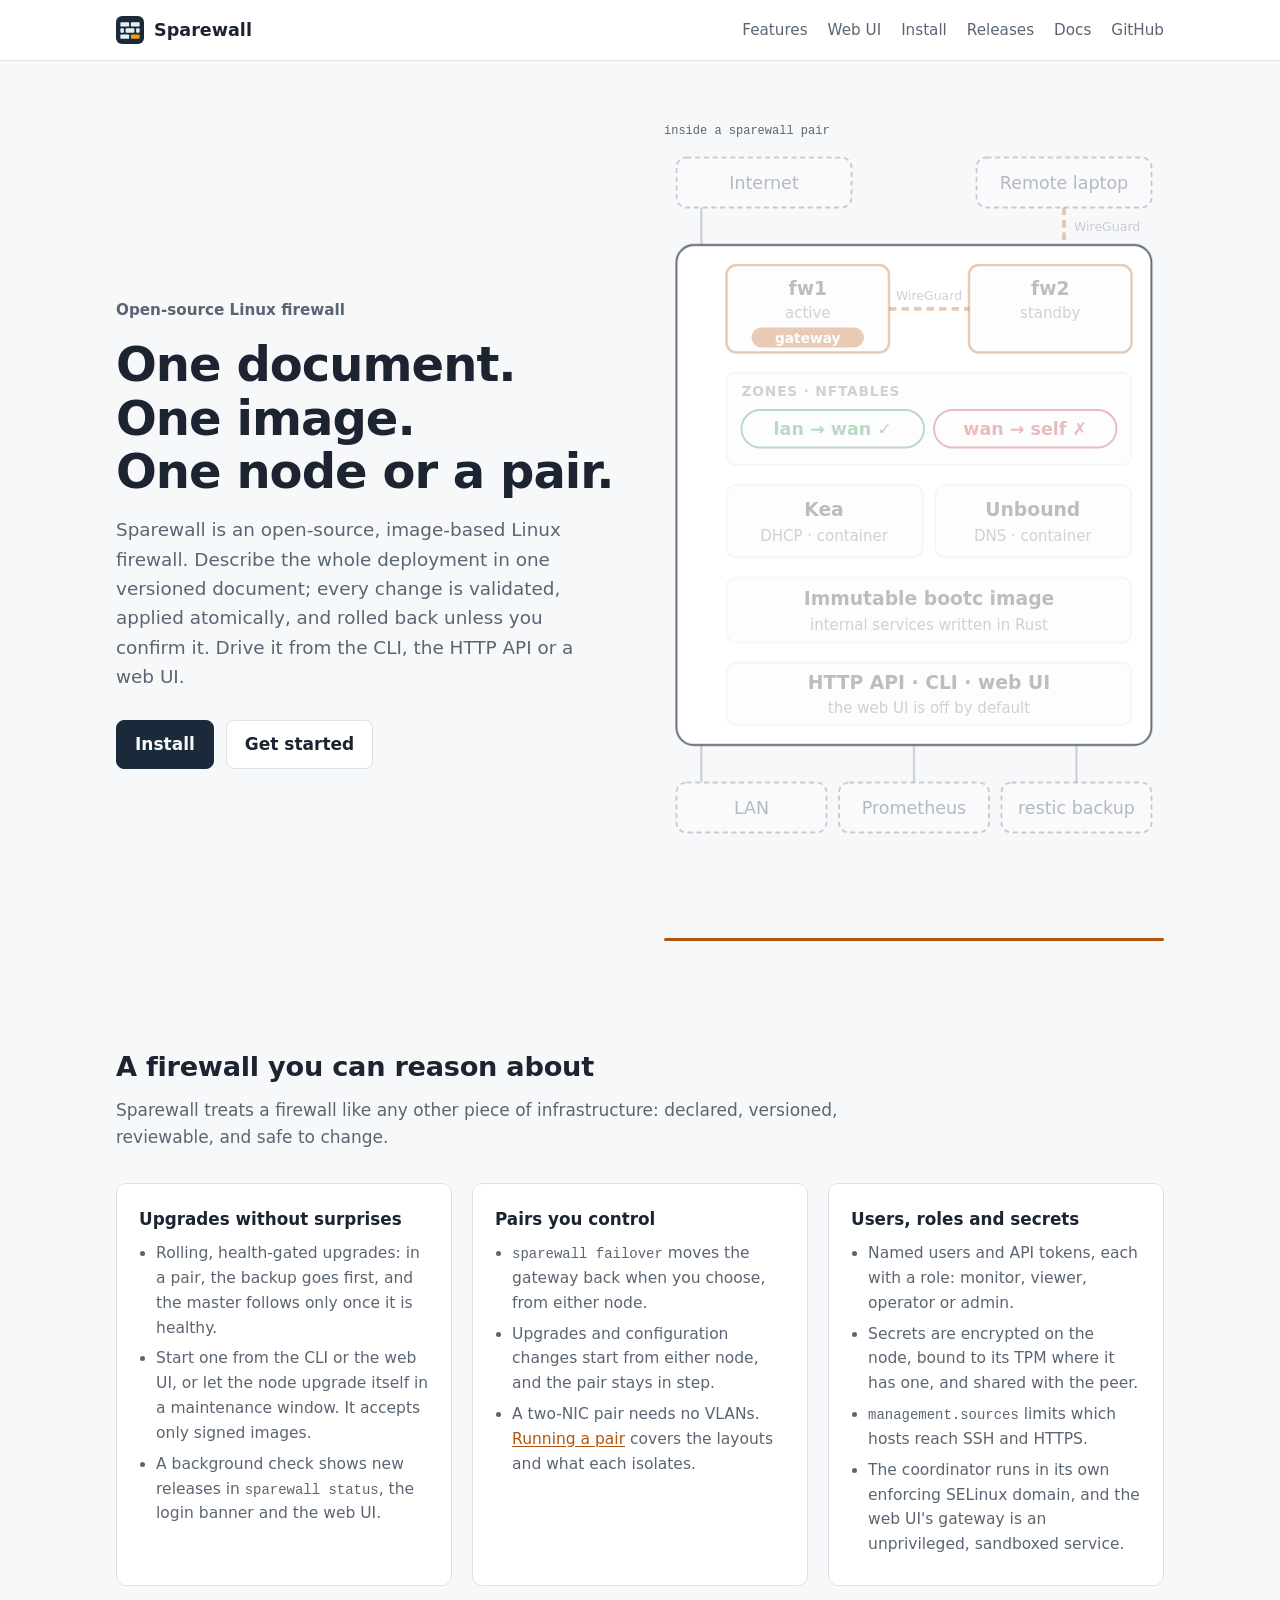
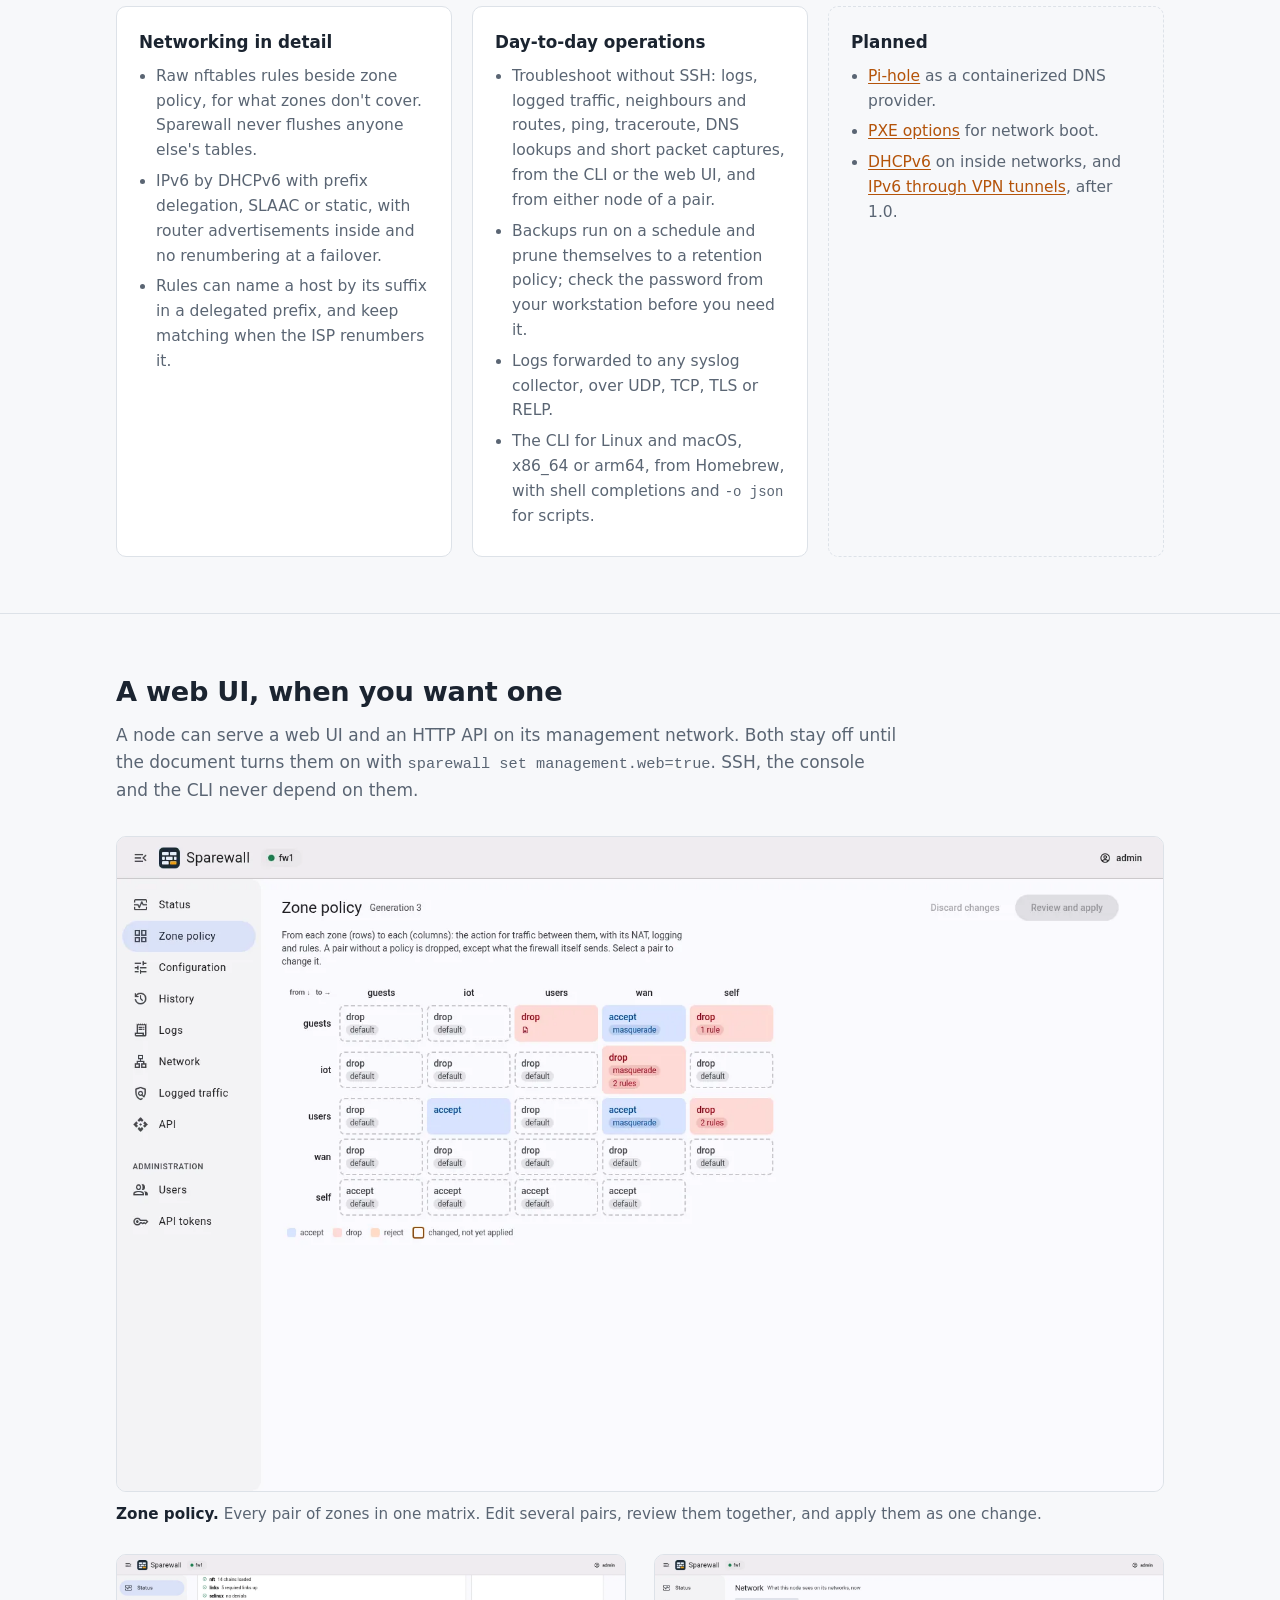
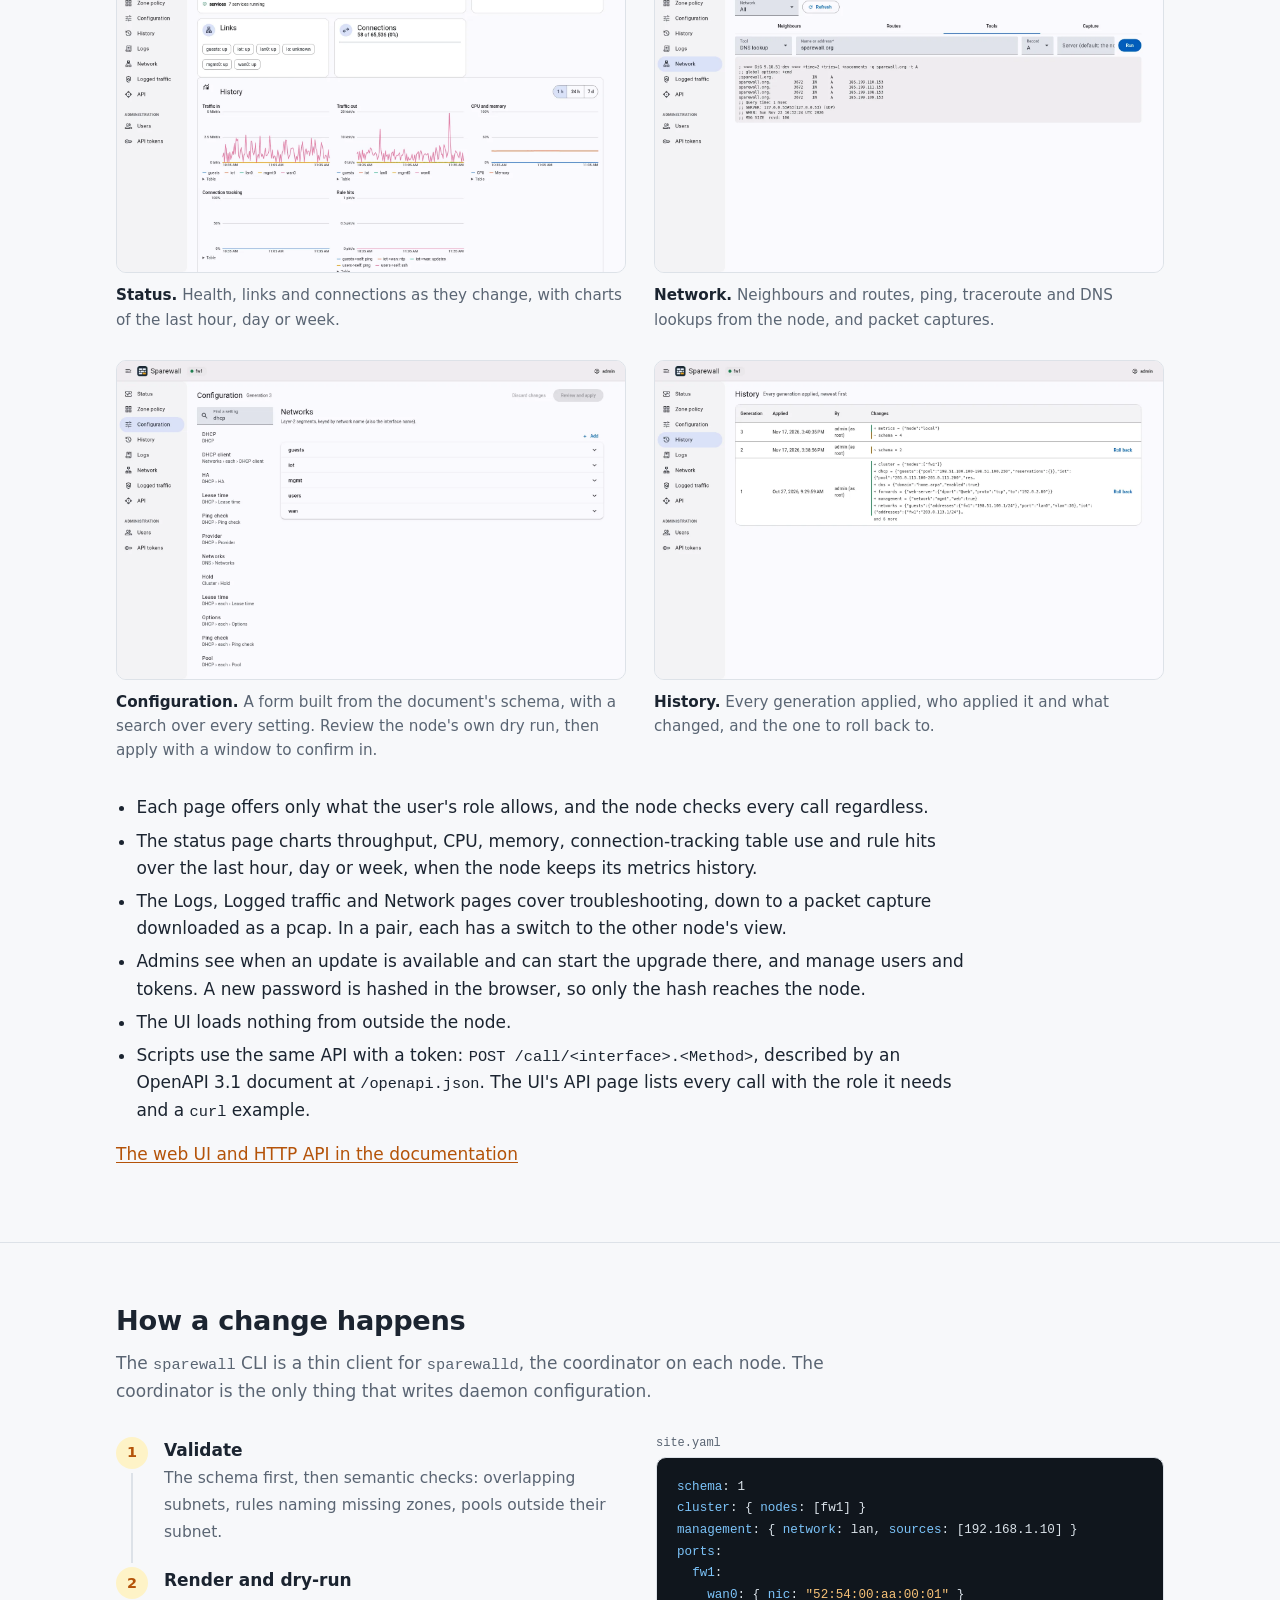
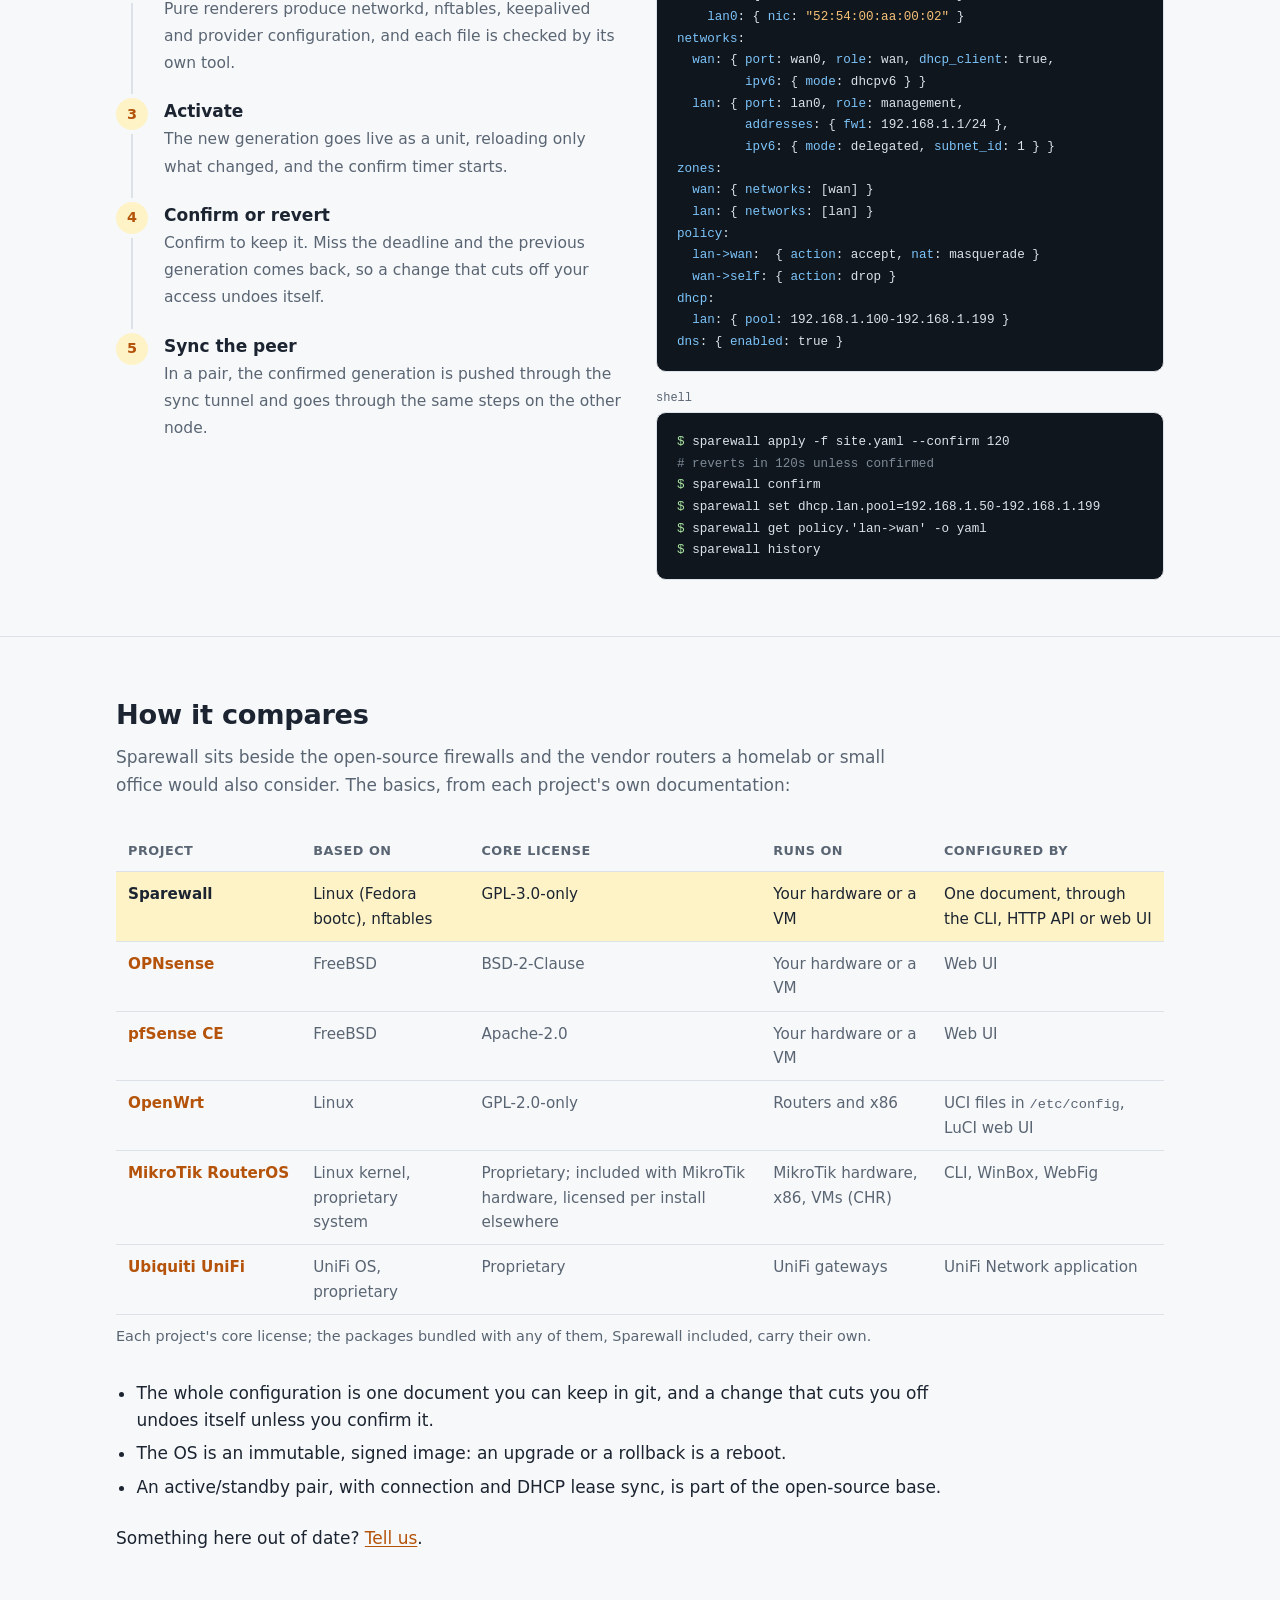
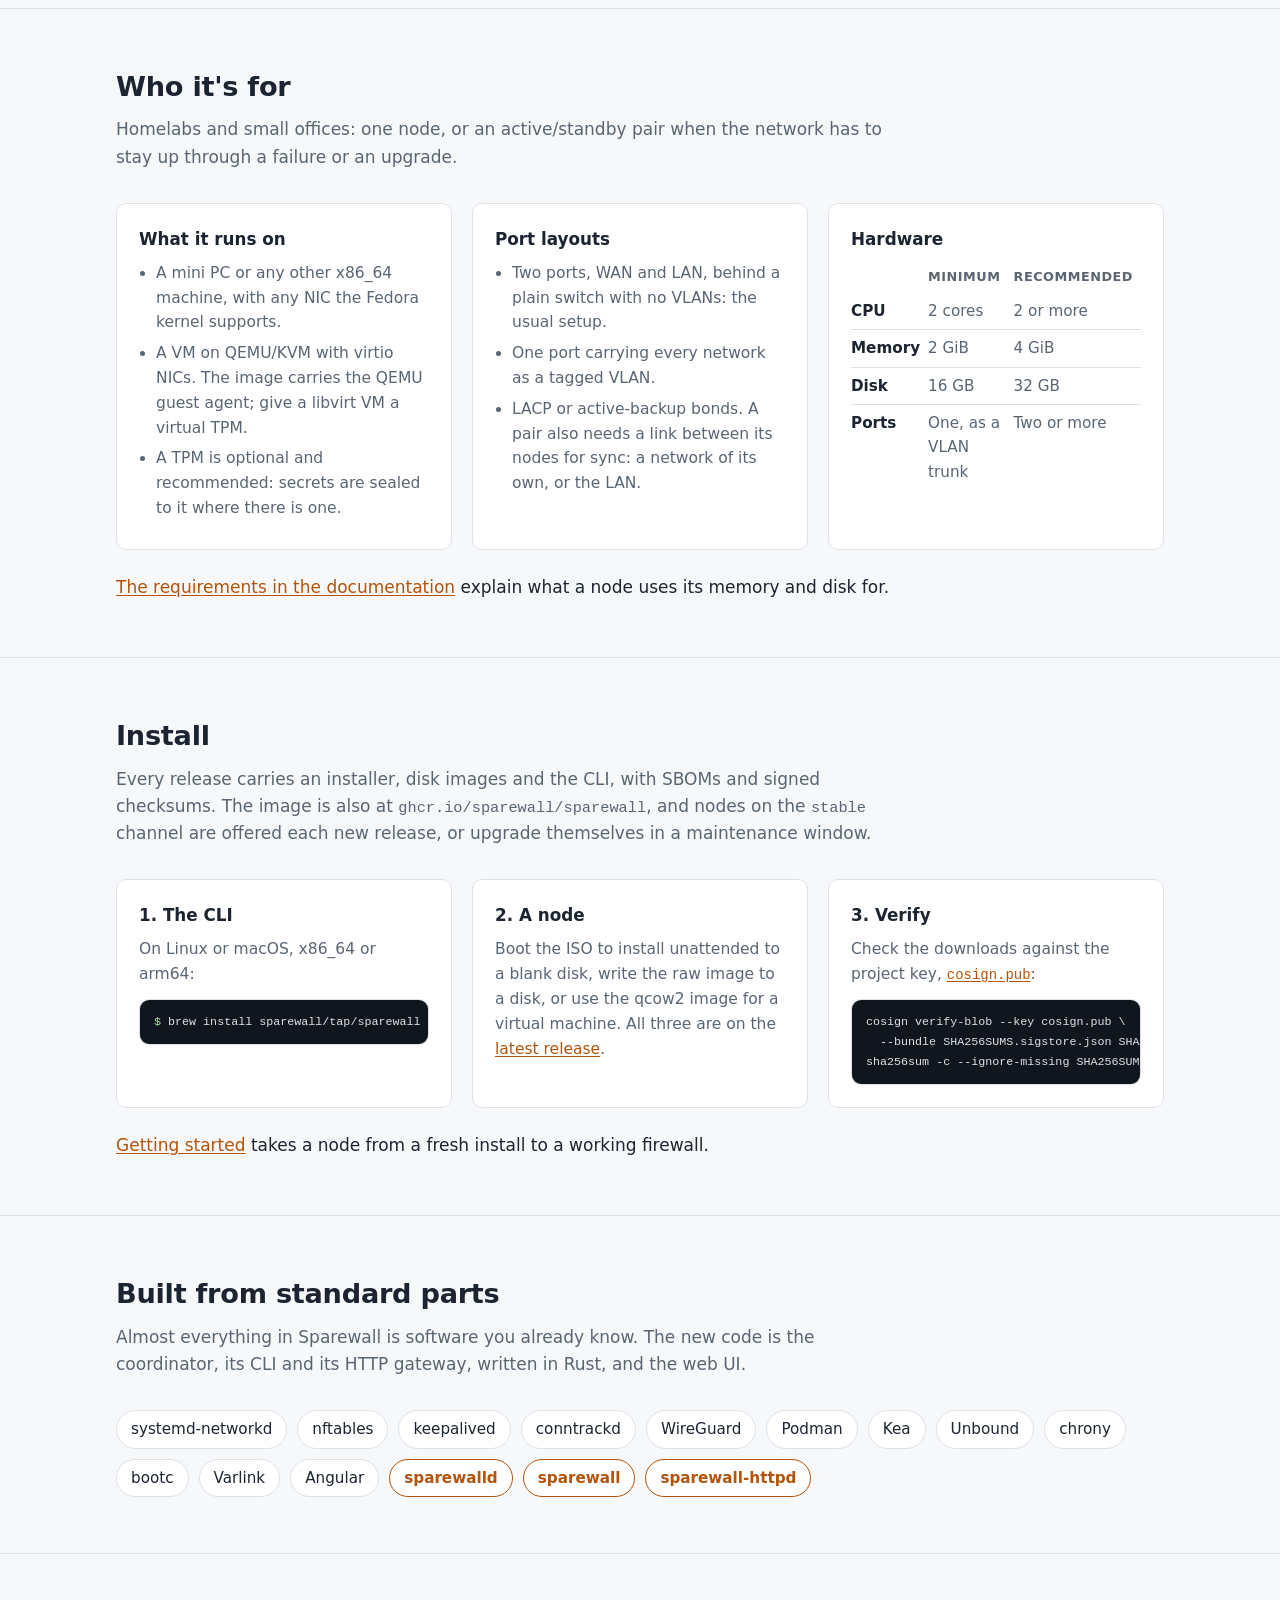
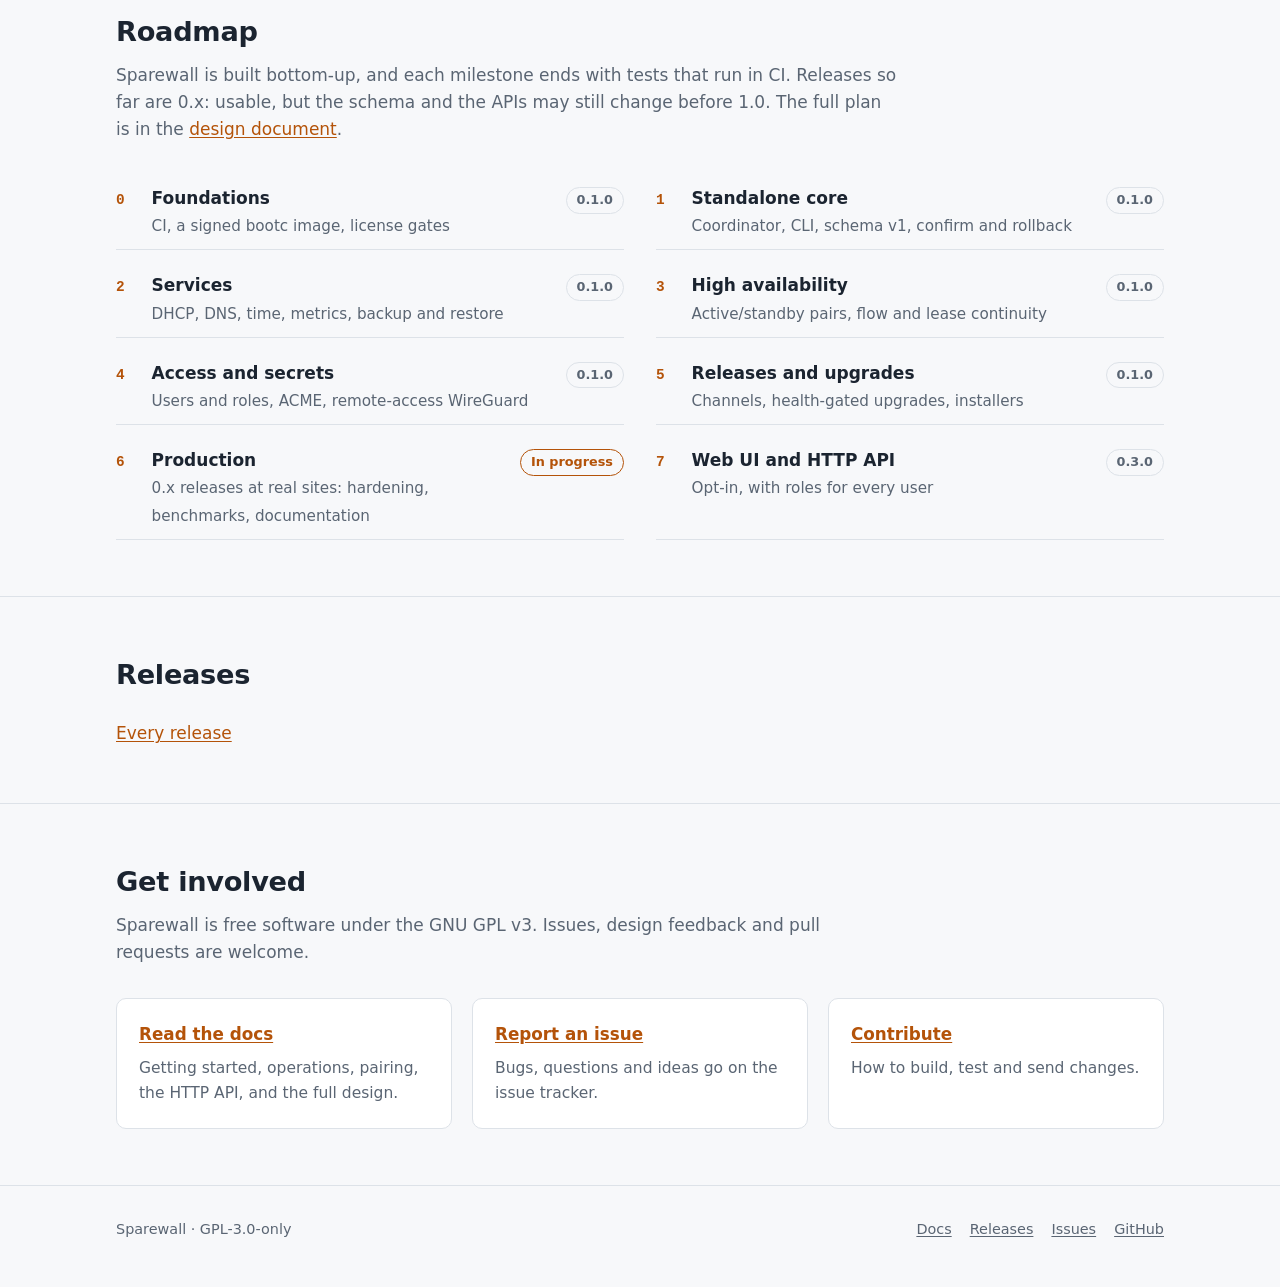
==== index.html @ 1dee4c97 "Retake the web UI screenshots from a 0.7.0 demo The screenshots predated 0.4.0. Retake the zone poli" ====
<!doctype html>
<html lang="en">
<head>
  <meta charset="utf-8">
  <meta name="viewport" content="width=device-width, initial-scale=1">
  <title>Sparewall: open-source Linux firewall</title>
  <meta name="description" content="Sparewall is an open-source, image-based Linux firewall: a single node or an HA pair, configured from one versioned document.">
  <meta name="color-scheme" content="light dark">
  <meta property="og:title" content="Sparewall: open-source Linux firewall">
  <meta property="og:description" content="An open-source, image-based Linux firewall: one node or an HA pair, configured from one versioned document.">
  <meta property="og:type" content="website">
  <meta property="og:url" content="https://sparewall.org/">
  <meta property="og:image" content="https://sparewall.org/assets/og.png">
  <meta property="og:image:width" content="1200">
  <meta property="og:image:height" content="630">
  <meta property="og:image:alt" content="Sparewall, an open-source Linux firewall: One document. One image. One node or a pair. Beside it, a diagram of a Sparewall pair.">
  <meta name="twitter:card" content="summary_large_image">
  <link rel="icon" href="assets/logo.svg" type="image/svg+xml">
  <link rel="stylesheet" href="assets/style.css">
</head>
<body>
  <header class="site-header">
    <div class="wrap">
      <a class="brand" href="./"><img src="assets/logo.svg" alt="">Sparewall</a>
      <nav aria-label="Main">
        <a href="#features">Features</a>
        <a class="wide" href="#web-ui">Web UI</a>
        <a href="#install">Install</a>
        <a href="releases/">Releases</a>
        <a href="docs/">Docs</a>
        <a href="https://github.com/sparewall/sparewall">GitHub</a>
      </nav>
    </div>
  </header>

  <main>
    <div class="hero">
      <div class="wrap">
        <div>
          <p class="kicker"><span>Open-source Linux firewall</span> <!-- latest-badge --></p>
          <h1>One document.<br>One image.<br>One node or a pair.</h1>
          <p class="lede">Sparewall is an open-source, image-based Linux firewall. Describe the whole deployment in one versioned document; every change is validated, applied atomically, and rolled back unless you confirm it. Drive it from the CLI, the HTTP API or a web UI.</p>
          <div class="actions">
            <a class="button primary" href="#install">Install</a>
            <a class="button" href="docs/getting-started/">Get started</a>
          </div>
        </div>
        <figure class="tour" aria-labelledby="tour-title">
          <p class="code-title" id="tour-title">Inside a Sparewall pair</p>
          <svg viewBox="0 0 400 560" role="img" aria-hidden="true" focusable="false">
            <!-- The track packets take between the Internet and the LAN. -->
            <path class="track s1" d="M30 50V510"/>

            <g class="ext s1"><rect x="10" y="10" width="140" height="40" rx="8"/><text x="80" y="35">Internet</text></g>
            <g class="ext s5"><rect x="250" y="10" width="140" height="40" rx="8"/><text x="320" y="35">Remote laptop</text></g>
            <g class="s5"><path class="tunnel" d="M320 50V80"/><text class="tiny start" x="328" y="69">WireGuard</text></g>

            <rect class="frame" x="10" y="80" width="380" height="400" rx="14"/>

            <g class="s2">
              <g class="node fw1"><rect x="50" y="96" width="130" height="70" rx="8"/><text class="name" x="115" y="120">fw1</text>
                <text class="state up" x="115" y="138">active</text><text class="state down" x="115" y="138">failed</text></g>
              <g class="node fw2"><rect x="244" y="96" width="130" height="70" rx="8"/><text class="name" x="309" y="120">fw2</text>
                <text class="state up" x="309" y="138">standby</text><text class="state down" x="309" y="138">active</text></g>
              <g class="gateway"><rect x="70" y="146" width="90" height="16" rx="8"/><text x="115" y="158">gateway</text></g>
            </g>
            <g class="s3"><path class="sync" d="M180 131H244"/><text class="tiny" x="212" y="124">WireGuard</text></g>

            <g class="s1">
              <rect class="row" x="50" y="182" width="324" height="74" rx="8"/>
              <text class="label start" x="62" y="201">Zones &middot; nftables</text>
              <g class="chip ok"><rect x="62" y="212" width="146" height="30" rx="15"/><text x="135" y="232">lan &rarr; wan &#x2713;</text></g>
              <g class="chip bad"><rect x="216" y="212" width="146" height="30" rx="15"/><text x="289" y="232">wan &rarr; self &#x2717;</text></g>
            </g>

            <g class="s4">
              <g class="box"><rect x="50" y="272" width="157" height="58" rx="8"/><text class="name" x="128" y="297">Kea</text><text class="sub" x="128" y="317">DHCP &middot; container</text></g>
              <g class="box"><rect x="217" y="272" width="157" height="58" rx="8"/><text class="name" x="295" y="297">Unbound</text><text class="sub" x="295" y="317">DNS &middot; container</text></g>
            </g>

            <g class="box s3"><rect x="50" y="346" width="324" height="52" rx="8"/><text class="name" x="212" y="368">Immutable bootc image</text><text class="sub" x="212" y="388">internal services written in Rust</text></g>

            <g class="box s7"><rect x="50" y="414" width="324" height="50" rx="8"/><text class="name" x="212" y="435">HTTP API &middot; CLI &middot; web UI</text><text class="sub" x="212" y="454">the web UI is off by default</text></g>

            <g class="s6"><path class="link" d="M200 480V510M330 480V510"/></g>
            <g class="ext s1"><rect x="10" y="510" width="120" height="40" rx="8"/><text x="70" y="535">LAN</text></g>
            <g class="ext s6"><rect x="140" y="510" width="120" height="40" rx="8"/><text x="200" y="535">Prometheus</text></g>
            <g class="ext s6"><rect x="270" y="510" width="120" height="40" rx="8"/><text x="330" y="535">restic backup</text></g>

            <!-- Packets: allowed out from the LAN, dropped coming in, and
                 still flowing during a failover. -->
            <circle class="packet p-out" cx="30" cy="0" r="6"/>
            <circle class="packet p-drop" cx="30" cy="0" r="6"/>
            <circle class="packet p-fail" cx="30" cy="0" r="6"/>
          </svg>
          <ol class="captions">
            <li><strong>Zone-based firewall.</strong> Write policy between zones, once for IPv4 and IPv6; nftables enforces it, and anything not allowed is dropped.</li>
            <li><strong>Designed for failover.</strong> A pair shares the gateway address. If the active node fails, the standby takes over and connections carry on.</li>
            <li><strong>Secure by default.</strong> An immutable, signed bootc image, internal services written in Rust, and replication between the nodes inside WireGuard.</li>
            <li><strong>DHCP and DNS in containers.</strong> ISC Kea and Unbound run as containers, pinned by digest.</li>
            <li><strong>WireGuard VPNs.</strong> For remote users, to other sites, and out through a VPN provider. Peers are entries in the document, and each VPN is a zone like any other.</li>
            <li><strong>Metrics and backups.</strong> Prometheus metrics, with their history kept on the node and charted in the web UI if you like, and encrypted configuration backups with restic.</li>
            <li><strong>API-driven.</strong> The CLI, your scripts and the web UI all drive the same API. The web UI stays off until you turn it on.</li>
          </ol>
        </figure>
      </div>
    </div>

    <section id="features">
      <div class="wrap">
        <h2>A firewall you can reason about</h2>
        <p class="intro">Sparewall treats a firewall like any other piece of infrastructure: declared, versioned, reviewable, and safe to change.</p>
        <div class="grid groups">
          <div class="card">
            <h3>Upgrades without surprises</h3>
            <ul>
              <li>Rolling, health-gated upgrades: in a pair, the backup goes first, and the master follows only once it is healthy.</li>
              <li>Start one from the CLI or the web UI, or let the node upgrade itself in a maintenance window. It accepts only signed images.</li>
              <li>A background check shows new releases in <code>sparewall status</code>, the login banner and the web UI.</li>
            </ul>
          </div>
          <div class="card">
            <h3>Pairs you control</h3>
            <ul>
              <li><code>sparewall failover</code> moves the gateway back when you choose, from either node.</li>
              <li>Upgrades and configuration changes start from either node, and the pair stays in step.</li>
              <li>A two-NIC pair needs no VLANs. <a href="docs/pairing/">Running a pair</a> covers the layouts and what each isolates.</li>
            </ul>
          </div>
          <div class="card">
            <h3>Users, roles and secrets</h3>
            <ul>
              <li>Named users and API tokens, each with a role: monitor, viewer, operator or admin.</li>
              <li>Secrets are encrypted on the node, bound to its TPM where it has one, and shared with the peer.</li>
              <li><code>management.sources</code> limits which hosts reach SSH and HTTPS.</li>
              <li>The coordinator runs in its own enforcing SELinux domain, and the web UI's gateway is an unprivileged, sandboxed service.</li>
            </ul>
          </div>
          <div class="card">
            <h3>Networking in detail</h3>
            <ul>
              <li>Raw nftables rules beside zone policy, for what zones don't cover. Sparewall never flushes anyone else's tables.</li>
              <li>IPv6 by DHCPv6 with prefix delegation, SLAAC or static, with router advertisements inside and no renumbering at a failover.</li>
              <li>Rules can name a host by its suffix in a delegated prefix, and keep matching when the ISP renumbers it.</li>
            </ul>
          </div>
          <div class="card">
            <h3>Day-to-day operations</h3>
            <ul>
              <li>Troubleshoot without SSH: logs, logged traffic, neighbours and routes, ping, traceroute, DNS lookups and short packet captures, from the CLI or the web UI, and from either node of a pair.</li>
              <li>Backups run on a schedule and prune themselves to a retention policy; check the password from your workstation before you need it.</li>
              <li>Logs forwarded to any syslog collector, over UDP, TCP, TLS or RELP.</li>
              <li>The CLI for Linux and macOS, x86_64 or arm64, from Homebrew, with shell completions and <code>-o json</code> for scripts.</li>
            </ul>
          </div>
          <div class="card planned">
            <h3>Planned</h3>
            <ul>
              <li><a href="https://github.com/sparewall/sparewall/issues/75">Pi-hole</a> as a containerized DNS provider.</li>
              <li><a href="https://github.com/sparewall/sparewall/issues/144">PXE options</a> for network boot.</li>
              <li><a href="https://github.com/sparewall/sparewall/issues/217">DHCPv6</a> on inside networks, and <a href="https://github.com/sparewall/sparewall/issues/218">IPv6 through VPN tunnels</a>, after 1.0.</li>
            </ul>
          </div>
        </div>
      </div>
    </section>

    <section id="web-ui">
      <div class="wrap">
        <h2>A web UI, when you want one</h2>
        <p class="intro">A node can serve a web UI and an HTTP API on its management network. Both stay off until the document turns them on with <code>sparewall set management.web=true</code>. SSH, the console and the CLI never depend on them.</p>
        <figure class="shot shot-wide">
          <picture>
            <source srcset="assets/screenshots/policy-dark.webp" media="(prefers-color-scheme: dark)">
            <img src="assets/screenshots/policy-light.webp" width="1600" height="1000" loading="lazy" alt="The zone policy page: a matrix from each zone to each zone, showing accept or drop, NAT and rule counts for every pair.">
          </picture>
          <figcaption><strong>Zone policy.</strong> Every pair of zones in one matrix. Edit several pairs, review them together, and apply them as one change.</figcaption>
        </figure>
        <div class="shots">
          <figure class="shot">
            <picture>
              <source srcset="assets/screenshots/status-dark.webp" media="(prefers-color-scheme: dark)">
              <img src="assets/screenshots/status-light.webp" width="1600" height="1000" loading="lazy" alt="The status page: the node's links and connection count, above charts of the last hour's traffic in and out, CPU and memory, connection tracking and rule hits.">
            </picture>
            <figcaption><strong>Status.</strong> Health, links and connections as they change, with charts of the last hour, day or week.</figcaption>
          </figure>
          <figure class="shot">
            <picture>
              <source srcset="assets/screenshots/network-dark.webp" media="(prefers-color-scheme: dark)">
              <img src="assets/screenshots/network-light.webp" width="1600" height="1000" loading="lazy" alt="The network page's Tools tab: a DNS lookup of sparewall.org from the node, with its answer.">
            </picture>
            <figcaption><strong>Network.</strong> Neighbours and routes, ping, traceroute and DNS lookups from the node, and packet captures.</figcaption>
          </figure>
          <figure class="shot">
            <picture>
              <source srcset="assets/screenshots/config-dark.webp" media="(prefers-color-scheme: dark)">
              <img src="assets/screenshots/config-light.webp" width="1600" height="1000" loading="lazy" alt="The configuration page: a search for dhcp lists every matching setting, beside the networks section.">
            </picture>
            <figcaption><strong>Configuration.</strong> A form built from the document's schema, with a search over every setting. Review the node's own dry run, then apply with a window to confirm in.</figcaption>
          </figure>
          <figure class="shot">
            <picture>
              <source srcset="assets/screenshots/history-dark.webp" media="(prefers-color-scheme: dark)">
              <img src="assets/screenshots/history-light.webp" width="1600" height="1000" loading="lazy" alt="The history page: each generation applied, when and by whom, with its changes and a button to roll back to it.">
            </picture>
            <figcaption><strong>History.</strong> Every generation applied, who applied it and what changed, and the one to roll back to.</figcaption>
          </figure>
        </div>
        <ul class="checks">
          <li>Each page offers only what the user's role allows, and the node checks every call regardless.</li>
          <li>The status page charts throughput, CPU, memory, connection-tracking table use and rule hits over the last hour, day or week, when the node keeps its metrics history.</li>
          <li>The Logs, Logged traffic and Network pages cover troubleshooting, down to a packet capture downloaded as a pcap. In a pair, each has a switch to the other node's view.</li>
          <li>Admins see when an update is available and can start the upgrade there, and manage users and tokens. A new password is hashed in the browser, so only the hash reaches the node.</li>
          <li>The UI loads nothing from outside the node.</li>
          <li>Scripts use the same API with a token: <code>POST /call/&lt;interface&gt;.&lt;Method&gt;</code>, described by an OpenAPI 3.1 document at <code>/openapi.json</code>. The UI's API page lists every call with the role it needs and a <code>curl</code> example.</li>
        </ul>
        <p><a href="docs/operations/#the-web-ui-and-http-api">The web UI and HTTP API in the documentation</a></p>
      </div>
    </section>

    <section id="lifecycle">
      <div class="wrap">
        <h2>How a change happens</h2>
        <p class="intro">The <code>sparewall</code> CLI is a thin client for <code>sparewalld</code>, the coordinator on each node. The coordinator is the only thing that writes daemon configuration.</p>
        <div class="lifecycle">
          <ol class="steps">
            <li><strong>Validate</strong><span>The schema first, then semantic checks: overlapping subnets, rules naming missing zones, pools outside their subnet.</span></li>
            <li><strong>Render and dry-run</strong><span>Pure renderers produce networkd, nftables, keepalived and provider configuration, and each file is checked by its own tool.</span></li>
            <li><strong>Activate</strong><span>The new generation goes live as a unit, reloading only what changed, and the confirm timer starts.</span></li>
            <li><strong>Confirm or revert</strong><span>Confirm to keep it. Miss the deadline and the previous generation comes back, so a change that cuts off your access undoes itself.</span></li>
            <li><strong>Sync the peer</strong><span>In a pair, the confirmed generation is pushed through the sync tunnel and goes through the same steps on the other node.</span></li>
          </ol>
          <div>
            <p class="code-title">site.yaml</p>
<pre><code><span class="k">schema</span>: 1
<span class="k">cluster</span>: { <span class="k">nodes</span>: [fw1] }
<span class="k">management</span>: { <span class="k">network</span>: lan, <span class="k">sources</span>: [192.168.1.10] }
<span class="k">ports</span>:
  <span class="k">fw1</span>:
    <span class="k">wan0</span>: { <span class="k">nic</span>: <span class="s">"52:54:00:aa:00:01"</span> }
    <span class="k">lan0</span>: { <span class="k">nic</span>: <span class="s">"52:54:00:aa:00:02"</span> }
<span class="k">networks</span>:
  <span class="k">wan</span>: { <span class="k">port</span>: wan0, <span class="k">role</span>: wan, <span class="k">dhcp_client</span>: true,
         <span class="k">ipv6</span>: { <span class="k">mode</span>: dhcpv6 } }
  <span class="k">lan</span>: { <span class="k">port</span>: lan0, <span class="k">role</span>: management,
         <span class="k">addresses</span>: { <span class="k">fw1</span>: 192.168.1.1/24 },
         <span class="k">ipv6</span>: { <span class="k">mode</span>: delegated, <span class="k">subnet_id</span>: 1 } }
<span class="k">zones</span>:
  <span class="k">wan</span>: { <span class="k">networks</span>: [wan] }
  <span class="k">lan</span>: { <span class="k">networks</span>: [lan] }
<span class="k">policy</span>:
  <span class="k">lan-&gt;wan</span>:  { <span class="k">action</span>: accept, <span class="k">nat</span>: masquerade }
  <span class="k">wan-&gt;self</span>: { <span class="k">action</span>: drop }
<span class="k">dhcp</span>:
  <span class="k">lan</span>: { <span class="k">pool</span>: 192.168.1.100-192.168.1.199 }
<span class="k">dns</span>: { <span class="k">enabled</span>: true }</code></pre>
            <p class="code-title shell-title">shell</p>
<pre><code><span class="p">$ </span>sparewall apply -f site.yaml --confirm 120
<span class="c"># reverts in 120s unless confirmed</span>
<span class="p">$ </span>sparewall confirm
<span class="p">$ </span>sparewall set dhcp.lan.pool=192.168.1.50-192.168.1.199
<span class="p">$ </span>sparewall get policy.'lan->wan' -o yaml
<span class="p">$ </span>sparewall history</code></pre>
          </div>
        </div>
      </div>
    </section>

    <section id="compare">
      <div class="wrap">
        <h2>How it compares</h2>
        <p class="intro">Sparewall sits beside the open-source firewalls and the vendor routers a homelab or small office would also consider. The basics, from each project's own documentation:</p>
        <div class="compare-wrap">
          <table class="compare">
            <thead>
              <tr><th scope="col">Project</th><th scope="col">Based on</th><th scope="col">Core license</th><th scope="col">Runs on</th><th scope="col">Configured by</th></tr>
            </thead>
            <tbody>
              <tr class="us"><th scope="row"><strong>Sparewall</strong></th><td data-label="Based on">Linux (Fedora bootc), nftables</td><td data-label="Core license">GPL-3.0-only</td><td data-label="Runs on">Your hardware or a VM</td><td data-label="Configured by">One document, through the CLI, HTTP API or web UI</td></tr>
              <tr><th scope="row"><a href="https://docs.opnsense.org/intro.html">OPNsense</a></th><td data-label="Based on">FreeBSD</td><td data-label="Core license">BSD-2-Clause</td><td data-label="Runs on">Your hardware or a VM</td><td data-label="Configured by">Web UI</td></tr>
              <tr><th scope="row"><a href="https://docs.netgate.com/pfsense/en/latest/general/index.html">pfSense CE</a></th><td data-label="Based on">FreeBSD</td><td data-label="Core license">Apache-2.0</td><td data-label="Runs on">Your hardware or a VM</td><td data-label="Configured by">Web UI</td></tr>
              <tr><th scope="row"><a href="https://openwrt.org/docs/guide-user/base-system/uci">OpenWrt</a></th><td data-label="Based on">Linux</td><td data-label="Core license">GPL-2.0-only</td><td data-label="Runs on">Routers and x86</td><td data-label="Configured by">UCI files in <code>/etc/config</code>, LuCI web UI</td></tr>
              <tr><th scope="row"><a href="https://help.mikrotik.com/docs/spaces/ROS/pages/328149/RouterOS">MikroTik RouterOS</a></th><td data-label="Based on">Linux kernel, proprietary system</td><td data-label="Core license">Proprietary; included with MikroTik hardware, licensed per install elsewhere</td><td data-label="Runs on">MikroTik hardware, x86, VMs (CHR)</td><td data-label="Configured by">CLI, WinBox, WebFig</td></tr>
              <tr><th scope="row"><a href="https://help.ui.com/hc/en-us/articles/115003173168-Zone-Based-Firewalls-in-UniFi">Ubiquiti UniFi</a></th><td data-label="Based on">UniFi OS, proprietary</td><td data-label="Core license">Proprietary</td><td data-label="Runs on">UniFi gateways</td><td data-label="Configured by">UniFi Network application</td></tr>
            </tbody>
          </table>
        </div>
        <p class="note">Each project's core license; the packages bundled with any of them, Sparewall included, carry their own.</p>
        <ul class="checks">
          <li>The whole configuration is one document you can keep in git, and a change that cuts you off undoes itself unless you confirm it.</li>
          <li>The OS is an immutable, signed image: an upgrade or a rollback is a reboot.</li>
          <li>An active/standby pair, with connection and DHCP lease sync, is part of the open-source base.</li>
        </ul>
        <p class="more">Something here out of date? <a href="https://github.com/sparewall/sparewall.github.io/issues">Tell us</a>.</p>
      </div>
    </section>

    <section id="fit">
      <div class="wrap">
        <h2>Who it's for</h2>
        <p class="intro">Homelabs and small offices: one node, or an active/standby pair when the network has to stay up through a failure or an upgrade.</p>
        <div class="grid groups">
          <div class="card">
            <h3>What it runs on</h3>
            <ul>
              <li>A mini PC or any other x86_64 machine, with any NIC the Fedora kernel supports.</li>
              <li>A VM on QEMU/KVM with virtio NICs. The image carries the QEMU guest agent; give a libvirt VM a virtual TPM.</li>
              <li>A TPM is optional and recommended: secrets are sealed to it where there is one.</li>
            </ul>
          </div>
          <div class="card">
            <h3>Port layouts</h3>
            <ul>
              <li>Two ports, WAN and LAN, behind a plain switch with no VLANs: the usual setup.</li>
              <li>One port carrying every network as a tagged VLAN.</li>
              <li>LACP or active-backup bonds. A pair also needs a link between its nodes for sync: a network of its own, or the LAN.</li>
            </ul>
          </div>
          <div class="card">
            <h3>Hardware</h3>
            <table class="reqs">
              <thead>
                <tr><td></td><th scope="col">Minimum</th><th scope="col">Recommended</th></tr>
              </thead>
              <tbody>
                <tr><th scope="row">CPU</th><td>2 cores</td><td>2 or more</td></tr>
                <tr><th scope="row">Memory</th><td>2 GiB</td><td>4 GiB</td></tr>
                <tr><th scope="row">Disk</th><td>16 GB</td><td>32 GB</td></tr>
                <tr><th scope="row">Ports</th><td>One, as a VLAN trunk</td><td>Two or more</td></tr>
              </tbody>
            </table>
          </div>
        </div>
        <p class="more"><a href="docs/getting-started/#requirements">The requirements in the documentation</a> explain what a node uses its memory and disk for.</p>
      </div>
    </section>

    <section id="install">
      <div class="wrap">
        <h2>Install</h2>
        <p class="intro">Every release carries an installer, disk images and the CLI, with SBOMs and signed checksums. The image is also at <code>ghcr.io/sparewall/sparewall</code>, and nodes on the <code>stable</code> channel are offered each new release, or upgrade themselves in a maintenance window.</p>
        <div class="grid">
          <div class="card">
            <h3>1. The CLI</h3>
            <p>On Linux or macOS, x86_64 or arm64:</p>
<pre><code><span class="p">$ </span>brew install sparewall/tap/sparewall</code></pre>
          </div>
          <div class="card">
            <h3>2. A node</h3>
            <p>Boot the ISO to install unattended to a blank disk, write the raw image to a disk, or use the qcow2 image for a virtual machine. All three are on the <a href="https://github.com/sparewall/sparewall/releases/latest">latest release</a>.</p>
          </div>
          <div class="card">
            <h3>3. Verify</h3>
            <p>Check the downloads against the project key, <a href="https://github.com/sparewall/sparewall/blob/main/cosign.pub"><code>cosign.pub</code></a>:</p>
<pre><code>cosign verify-blob --key cosign.pub \
  --bundle SHA256SUMS.sigstore.json SHA256SUMS
sha256sum -c --ignore-missing SHA256SUMS</code></pre>
          </div>
        </div>
        <p class="more"><a href="docs/getting-started/">Getting started</a> takes a node from a fresh install to a working firewall.</p>
      </div>
    </section>

    <section id="parts">
      <div class="wrap">
        <h2>Built from standard parts</h2>
        <p class="intro">Almost everything in Sparewall is software you already know. The new code is the coordinator, its CLI and its HTTP gateway, written in Rust, and the web UI.</p>
        <ul class="parts">
          <li>systemd-networkd</li>
          <li>nftables</li>
          <li>keepalived</li>
          <li>conntrackd</li>
          <li>WireGuard</li>
          <li>Podman</li>
          <li>Kea</li>
          <li>Unbound</li>
          <li>chrony</li>
          <li>bootc</li>
          <li>Varlink</li>
          <li>Angular</li>
          <li class="new">sparewalld</li>
          <li class="new">sparewall</li>
          <li class="new">sparewall-httpd</li>
        </ul>
      </div>
    </section>

    <section id="roadmap">
      <div class="wrap">
        <h2>Roadmap</h2>
        <p class="intro">Sparewall is built bottom-up, and each milestone ends with tests that run in CI. Releases so far are 0.x: usable, but the schema and the APIs may still change before 1.0. The full plan is in the <a href="docs/design/#development-milestones">design document</a>.</p>
        <ol class="roadmap">
          <li><span class="n">0</span><div><strong>Foundations</strong><span>CI, a signed bootc image, license gates</span></div><span class="state done">0.1.0</span></li>
          <li><span class="n">1</span><div><strong>Standalone core</strong><span>Coordinator, CLI, schema v1, confirm and rollback</span></div><span class="state done">0.1.0</span></li>
          <li><span class="n">2</span><div><strong>Services</strong><span>DHCP, DNS, time, metrics, backup and restore</span></div><span class="state done">0.1.0</span></li>
          <li><span class="n">3</span><div><strong>High availability</strong><span>Active/standby pairs, flow and lease continuity</span></div><span class="state done">0.1.0</span></li>
          <li><span class="n">4</span><div><strong>Access and secrets</strong><span>Users and roles, ACME, remote-access WireGuard</span></div><span class="state done">0.1.0</span></li>
          <li><span class="n">5</span><div><strong>Releases and upgrades</strong><span>Channels, health-gated upgrades, installers</span></div><span class="state done">0.1.0</span></li>
          <li><span class="n">6</span><div><strong>Production</strong><span>0.x releases at real sites: hardening, benchmarks, documentation</span></div><span class="state">In progress</span></li>
          <li><span class="n">7</span><div><strong>Web UI and HTTP API</strong><span>Opt-in, with roles for every user</span></div><span class="state done">0.3.0</span></li>
        </ol>
      </div>
    </section>

    <section id="releases">
      <div class="wrap">
        <h2>Releases</h2>
        <ul class="release-list">
          <!-- release-list -->
        </ul>
        <p class="more"><a href="releases/">Every release</a></p>
      </div>
    </section>

    <section id="involved">
      <div class="wrap">
        <h2>Get involved</h2>
        <p class="intro">Sparewall is free software under the GNU GPL v3. Issues, design feedback and pull requests are welcome.</p>
        <div class="grid">
          <div class="card">
            <h3><a href="docs/">Read the docs</a></h3>
            <p>Getting started, operations, pairing, the HTTP API, and the full design.</p>
          </div>
          <div class="card">
            <h3><a href="https://github.com/sparewall/sparewall/issues">Report an issue</a></h3>
            <p>Bugs, questions and ideas go on the issue tracker.</p>
          </div>
          <div class="card">
            <h3><a href="https://github.com/sparewall/.github/blob/main/CONTRIBUTING.md">Contribute</a></h3>
            <p>How to build, test and send changes.</p>
          </div>
        </div>
      </div>
    </section>
  </main>

  <footer class="site-footer">
    <div class="wrap">
      <span>Sparewall &middot; GPL-3.0-only</span>
      <nav aria-label="Footer">
        <a href="docs/">Docs</a>
        <a href="releases/">Releases</a>
        <a href="https://github.com/sparewall/sparewall/issues">Issues</a>
        <a href="https://github.com/sparewall">GitHub</a>
      </nav>
    </div>
  </footer>
</body>
</html>
---- assets/style.css ----
:root {
  --bg: #f7f8fa;
  --surface: #ffffff;
  --text: #1b2430;
  --muted: #5a6573;
  --border: #dde2e8;
  --accent: #b45309;
  --accent-soft: #fef3c7;
  --ink: #1b2a3a;
  --code-bg: #10161d;
  --code-text: #dbe3ea;
  --code-key: #7cc4fa;
  --code-str: #f6c177;
  --code-com: #7d8a97;
  --code-cmd: #a7e3a1;
  --mono: ui-monospace, "SF Mono", "Cascadia Code", "JetBrains Mono", Menlo, Consolas, monospace;
  --sans: system-ui, -apple-system, "Segoe UI", Roboto, "Helvetica Neue", Arial, sans-serif;
  --radius: 10px;
  --max: 1080px;
}

@media (prefers-color-scheme: dark) {
  :root:not([data-theme="light"]) {
    --bg: #0d1218;
    --surface: #151c24;
    --text: #e4e9ee;
    --muted: #9aa6b2;
    --border: #26313c;
    --accent: #f59e0b;
    --accent-soft: #2b2110;
    --ink: #e9eef3;
    --code-bg: #0a0f14;
  }
}

* { box-sizing: border-box; }

html { -webkit-text-size-adjust: 100%; }

body {
  margin: 0;
  background: var(--bg);
  color: var(--text);
  font: 17px/1.6 var(--sans);
}

a { color: var(--accent); text-underline-offset: 2px; }
a:hover { text-decoration-thickness: 2px; }

code { font-family: var(--mono); font-size: 0.9em; }

.wrap { max-width: var(--max); margin: 0 auto; padding: 0 16px; }

/* Header */
.site-header {
  border-bottom: 1px solid var(--border);
  background: var(--surface);
}
.site-header .wrap {
  display: flex; align-items: center; justify-content: space-between;
  gap: 16px; min-height: 60px; flex-wrap: wrap;
}
.brand {
  display: flex; align-items: center; gap: 10px;
  color: var(--text); text-decoration: none; font-weight: 700; font-size: 1.1rem;
}
.brand img { width: 28px; height: 28px; }
.site-header nav { display: flex; gap: 20px; flex-wrap: wrap; }
.site-header nav a { color: var(--muted); text-decoration: none; font-size: 0.95rem; }
.site-header nav a:hover { color: var(--text); }
@media (max-width: 520px) {
  /* Fit the nav on one line under the brand: Web UI is a section of the
     home page, a scroll away. */
  .site-header nav { gap: 14px; }
  .site-header nav a { font-size: 0.9rem; }
  .site-header nav .wide { display: none; }
}

/* Hero */
.hero { padding: 64px 0 48px; }
.hero .wrap {
  display: grid; grid-template-columns: minmax(0, 1fr) minmax(0, 1fr); gap: 48px; align-items: center;
}
.badge {
  display: inline-block; padding: 2px 10px; border-radius: 999px;
  background: var(--accent-soft); color: var(--accent);
  font-size: 0.8rem; font-weight: 600; letter-spacing: 0.02em;
}
.hero h1 {
  font-size: clamp(2rem, 4.5vw, 3rem); line-height: 1.12;
  margin: 16px 0; letter-spacing: -0.02em;
}
.hero .kicker {
  display: flex; flex-wrap: wrap; align-items: center; gap: 6px 14px; margin: 0;
}
.hero .kicker span { color: var(--muted); font-weight: 600; font-size: 0.95rem; }
.hero p.lede { font-size: 1.15rem; color: var(--muted); margin: 0 0 28px; }
.actions { display: flex; gap: 12px; flex-wrap: wrap; }
.button {
  display: inline-block; padding: 10px 18px; border-radius: 8px;
  font-weight: 600; text-decoration: none; border: 1px solid var(--border);
  color: var(--text); background: var(--surface);
}
.button.primary { background: var(--ink); border-color: var(--ink); color: var(--bg); }
.button:hover { filter: brightness(1.08); }

/* Code */
pre {
  margin: 0; padding: 18px 20px; overflow-x: auto;
  background: var(--code-bg); color: var(--code-text);
  border: 1px solid var(--border);
  border-radius: var(--radius); font: 14px/1.55 var(--mono);
}
.code-title {
  font: 12px/1 var(--mono); color: var(--muted);
  margin: 0 0 8px; text-transform: lowercase;
}
.k { color: var(--code-key); }
.s { color: var(--code-str); }
.c { color: var(--code-com); }
.p { color: var(--code-cmd); user-select: none; }

/* Sections */
section { padding: 56px 0; }
section + section { border-top: 1px solid var(--border); }
section h2 { font-size: 1.7rem; margin: 0 0 8px; letter-spacing: -0.01em; }
section .intro { color: var(--muted); margin: 0 0 32px; max-width: 46em; }

.grid { display: grid; grid-template-columns: repeat(3, minmax(0, 1fr)); gap: 20px; }
.card {
  background: var(--surface); border: 1px solid var(--border);
  border-radius: var(--radius); padding: 22px;
}
.card h3 { margin: 0 0 8px; font-size: 1.05rem; }
.card p { margin: 0; color: var(--muted); font-size: 0.97rem; }

/* Lifecycle */
.lifecycle { display: grid; grid-template-columns: minmax(0, 1fr) minmax(0, 1fr); gap: 32px; align-items: start; }
.steps { list-style: none; margin: 0; padding: 0; counter-reset: step; }
.steps li {
  counter-increment: step; position: relative;
  padding: 0 0 22px 48px;
}
.steps li::before {
  content: counter(step); position: absolute; left: 0; top: 0;
  width: 32px; height: 32px; border-radius: 50%;
  display: grid; place-items: center;
  background: var(--accent-soft); color: var(--accent); font-weight: 700; font-size: 0.9rem;
}
.steps li::after {
  content: ""; position: absolute; left: 15px; top: 36px; bottom: 4px;
  width: 2px; background: var(--border);
}
.steps li:last-child::after { display: none; }
.steps strong { display: block; }
.steps span { color: var(--muted); font-size: 0.97rem; }

/* Parts */
.parts { display: flex; flex-wrap: wrap; gap: 10px; margin: 0; padding: 0; list-style: none; }
.parts li {
  padding: 6px 14px; border-radius: 999px; border: 1px solid var(--border);
  background: var(--surface); font-size: 0.95rem;
}
.parts li.new { border-color: var(--accent); color: var(--accent); font-weight: 600; }

/* Roadmap */
.roadmap { list-style: none; margin: 0; padding: 0; display: grid; grid-template-columns: repeat(2, 1fr); gap: 12px 32px; }
.roadmap li { display: flex; gap: 14px; align-items: baseline; padding: 10px 0; border-bottom: 1px solid var(--border); }
.roadmap .n { font: 600 0.9rem var(--mono); color: var(--accent); min-width: 1.5em; }
.roadmap strong { display: block; }
.roadmap span { color: var(--muted); font-size: 0.95rem; }

/* Footer */
.site-footer { border-top: 1px solid var(--border); padding: 32px 0 48px; color: var(--muted); font-size: 0.9rem; }
.site-footer .wrap { display: flex; justify-content: space-between; gap: 16px; flex-wrap: wrap; }
.site-footer a { color: var(--muted); }
.site-footer nav { display: flex; flex-wrap: wrap; gap: 6px 18px; }

@media (max-width: 860px) {
  .hero { padding: 40px 0 32px; }
  .hero .wrap, .lifecycle { grid-template-columns: minmax(0, 1fr); gap: 32px; }
  .grid { grid-template-columns: minmax(0, 1fr); }
  .roadmap { grid-template-columns: 1fr; }
  section { padding: 40px 0; }
}

/* Badges that link, and badges in headings */
a.badge { text-decoration: none; }
a.badge:hover { text-decoration: underline; }
h2 .badge { vertical-align: middle; margin-left: 8px; font-size: 0.75rem; letter-spacing: 0; }

/* Screenshots */
.shot { margin: 0; }
.shot img {
  display: block; width: 100%; height: auto;
  border: 1px solid var(--border); border-radius: var(--radius);
  background: var(--surface);
}
.shot figcaption { margin-top: 10px; color: var(--muted); font-size: 0.95rem; }
.shot figcaption strong { color: var(--text); }
.shot-wide { margin-bottom: 28px; }
.shots { display: grid; grid-template-columns: repeat(2, minmax(0, 1fr)); gap: 28px; }

.checks { margin: 32px 0 16px; padding-left: 1.2em; max-width: 50em; }
.checks li { margin: 6px 0; }
.more { margin: 24px 0 0; }

.card pre { margin-top: 12px; padding: 12px 14px; font-size: 13px; }

/* Roadmap state */
.roadmap li > div { flex: 1; }
.roadmap .state {
  font-size: 0.8rem; font-weight: 600; white-space: nowrap;
  padding: 2px 10px; border-radius: 999px;
  border: 1px solid var(--accent); color: var(--accent);
}
.roadmap .state.done { border-color: var(--border); color: var(--muted); }

/* Release lists */
.release-list { list-style: none; margin: 0; padding: 0; }
.release-list li {
  display: grid; grid-template-columns: 8em 15em minmax(0, 1fr); gap: 4px 20px;
  padding: 14px 0; border-bottom: 1px solid var(--border);
}
.release-list a { text-decoration: none; }
.release-list .when { color: var(--muted); font-size: 0.95rem; }

@media (max-width: 860px) {
  .shots { grid-template-columns: minmax(0, 1fr); }
  .release-list li { grid-template-columns: minmax(0, 1fr); }
}

/* The feature tour in the hero: an SVG of a pair, one part lit at a
   time with its caption below. CSS only. Without motion (or with
   prefers-reduced-motion) every part is lit and the captions are a list. */
:root { --ok: #15803d; --bad: #b91c1c; --tour-step: 4.5s; --tour-cycle: 31.5s; }
@media (prefers-color-scheme: dark) {
  :root:not([data-theme="light"]) { --ok: #4ade80; --bad: #f87171; }
}
.tour { margin: 0; }
.tour svg { display: block; width: 100%; height: auto; font: 14px var(--sans); }
.tour text { fill: var(--text); text-anchor: middle; }
.tour text.start { text-anchor: start; }
.tour rect { fill: var(--bg); stroke: var(--border); stroke-width: 1.5; }
.tour .frame { fill: var(--surface); stroke: var(--muted); stroke-width: 1.5; }
.tour .ext rect { fill: var(--surface); stroke-dasharray: 4 3; stroke: var(--muted); }
.tour .name { font-weight: 700; font-size: 15px; }
.tour .sub, .tour .state { fill: var(--muted); font-size: 12px; }
.tour .label { fill: var(--muted); font-size: 11px; font-weight: 600; letter-spacing: 0.06em; text-transform: uppercase; }
.tour .tiny { fill: var(--muted); font-size: 10px; }
.tour .node rect { stroke: var(--accent); stroke-width: 2; }
.tour .gateway rect { fill: var(--accent); stroke: none; }
.tour .gateway text { fill: var(--bg); font-size: 11px; font-weight: 700; }
.tour .chip.ok rect { stroke: var(--ok); }
.tour .chip.ok text { fill: var(--ok); font-weight: 600; }
.tour .chip.bad rect { stroke: var(--bad); }
.tour .chip.bad text { fill: var(--bad); font-weight: 600; }
.tour .track, .tour .link { stroke: var(--muted); stroke-width: 1.5; fill: none; }
.tour .sync, .tour .tunnel { stroke: var(--accent); stroke-width: 3; fill: none; stroke-dasharray: 6 4; }
.tour .packet { fill: var(--accent); opacity: 0; }
.tour .state.down { opacity: 0; }

.captions { list-style: none; margin: 14px 0 0; padding: 0; }
.captions li { margin: 0 0 10px; color: var(--muted); font-size: 0.97rem; }
.captions strong { color: var(--text); }

@media (prefers-reduced-motion: no-preference) {
  .tour .s1, .tour .s2, .tour .s3, .tour .s4, .tour .s5, .tour .s6, .tour .s7 {
    animation: tour-spot var(--tour-cycle) infinite both;
  }
  .tour .s2 { animation-delay: calc(1 * var(--tour-step)); }
  .tour .s3 { animation-delay: calc(2 * var(--tour-step)); }
  .tour .s4 { animation-delay: calc(3 * var(--tour-step)); }
  .tour .s5 { animation-delay: calc(4 * var(--tour-step)); }
  .tour .s6 { animation-delay: calc(5 * var(--tour-step)); }
  .tour .s7 { animation-delay: calc(6 * var(--tour-step)); }

  .tour .sync, .tour .tunnel { animation: tour-flow 0.8s linear infinite; }
  .tour .p-out { animation: tour-p-out var(--tour-cycle) infinite; }
  .tour .p-drop { animation: tour-p-drop var(--tour-cycle) infinite; }
  .tour .p-fail { animation: tour-p-fail var(--tour-cycle) infinite; }
  .tour .fw1 rect { animation: tour-fw1 var(--tour-cycle) infinite; }
  .tour .fw1 .up { animation: tour-fw1-up var(--tour-cycle) infinite; }
  .tour .fw1 .down { animation: tour-fw1-down var(--tour-cycle) infinite; }
  .tour .fw2 .up { animation: tour-fw2-up var(--tour-cycle) infinite; }
  .tour .fw2 .down { animation: tour-fw2-down var(--tour-cycle) infinite; }
  .tour .gateway { animation: tour-gateway var(--tour-cycle) infinite; }

  /* One caption at a time, in one grid cell, with a bar for the step. */
  .captions { display: grid; position: relative; padding-bottom: 8px; }
  .captions li { grid-area: 1 / 1; margin: 0; opacity: 0; animation: tour-caption var(--tour-cycle) infinite both; }
  .captions li:nth-child(2) { animation-delay: calc(1 * var(--tour-step)); }
  .captions li:nth-child(3) { animation-delay: calc(2 * var(--tour-step)); }
  .captions li:nth-child(4) { animation-delay: calc(3 * var(--tour-step)); }
  .captions li:nth-child(5) { animation-delay: calc(4 * var(--tour-step)); }
  .captions li:nth-child(6) { animation-delay: calc(5 * var(--tour-step)); }
  .captions li:nth-child(7) { animation-delay: calc(6 * var(--tour-step)); }
  .captions::after {
    content: ""; position: absolute; left: 0; bottom: 0; height: 3px; width: 100%;
    background: var(--accent); border-radius: 2px; transform-origin: left;
    animation: tour-bar var(--tour-step) linear infinite;
  }
  .tour:hover *, .tour:hover .captions::after { animation-play-state: paused; }
}

/* A step is 1/7 of the cycle: 14.29%. */
@keyframes tour-spot {
  0% { opacity: 0.3; } 1.5%, 12.8% { opacity: 1; } 14.29%, 100% { opacity: 0.3; }
}
@keyframes tour-caption {
  0% { opacity: 0; } 1.5%, 12.8% { opacity: 1; } 14.29%, 100% { opacity: 0; }
}
@keyframes tour-bar { from { transform: scaleX(0); } to { transform: scaleX(1); } }
@keyframes tour-flow { from { stroke-dashoffset: 10; } to { stroke-dashoffset: 0; } }
@keyframes tour-p-out {
  0%, 2% { transform: translateY(520px); opacity: 0; }
  2.5% { opacity: 1; }
  8% { transform: translateY(40px); opacity: 1; }
  9%, 100% { transform: translateY(40px); opacity: 0; }
}
@keyframes tour-p-drop {
  0%, 7% { transform: translateY(40px); opacity: 0; fill: var(--accent); }
  7.5% { opacity: 1; }
  10.5% { transform: translateY(205px); opacity: 1; fill: var(--accent); }
  11% { fill: var(--bad); }
  13%, 100% { transform: translateY(205px); opacity: 0; fill: var(--bad); }
}
@keyframes tour-p-fail {
  0%, 20% { transform: translateY(520px); opacity: 0; }
  20.5% { opacity: 1; }
  26% { transform: translateY(40px); opacity: 1; }
  27%, 100% { transform: translateY(40px); opacity: 0; }
}
@keyframes tour-fw1 {
  0%, 15.5% { stroke: var(--accent); stroke-dasharray: none; }
  16%, 28% { stroke: var(--bad); stroke-dasharray: 5 4; }
  28.5%, 100% { stroke: var(--accent); stroke-dasharray: none; }
}
@keyframes tour-fw1-up { 0%, 15.5% { opacity: 1; } 16%, 28% { opacity: 0; } 28.5%, 100% { opacity: 1; } }
@keyframes tour-fw1-down { 0%, 15.5% { opacity: 0; } 16%, 28% { opacity: 1; } 28.5%, 100% { opacity: 0; } }
@keyframes tour-fw2-up { 0%, 18.5% { opacity: 1; } 19%, 28% { opacity: 0; } 28.5%, 100% { opacity: 1; } }
@keyframes tour-fw2-down { 0%, 18.5% { opacity: 0; } 19%, 28% { opacity: 1; } 28.5%, 100% { opacity: 0; } }
@keyframes tour-gateway {
  0%, 17% { transform: translateX(0); }
  19%, 28% { transform: translateX(194px); }
  28.5%, 100% { transform: translateX(0); }
}
.shell-title { margin-top: 20px; }

/* Feature groups */
.groups .card ul { margin: 0; padding-left: 1.1em; color: var(--muted); font-size: 0.97rem; }
.groups .card li { margin: 6px 0; }
.groups .card.planned { border-style: dashed; background: transparent; }
@media (max-width: 1000px) and (min-width: 861px) { .groups { grid-template-columns: repeat(2, minmax(0, 1fr)); } }

/* Comparison table */
.compare-wrap { overflow-x: auto; }
.compare { width: 100%; border-collapse: collapse; font-size: 0.95rem; }
.compare th, .compare td { text-align: left; vertical-align: top; padding: 10px 12px; border-bottom: 1px solid var(--border); }
.compare thead th { color: var(--muted); font-size: 0.8rem; font-weight: 600; letter-spacing: 0.04em; text-transform: uppercase; }
.compare tbody th { font-weight: 600; white-space: nowrap; }
.compare tbody th a { text-decoration: none; }
.compare tr.us { background: var(--accent-soft); }
.compare td { color: var(--muted); }
.compare tr.us td { color: var(--text); }
@media (max-width: 860px) {
  /* Each row becomes a small card, with the column name beside each fact. */
  .compare thead { display: none; }
  .compare, .compare tbody, .compare tr, .compare th, .compare td { display: block; }
  .compare tr { border: 1px solid var(--border); border-radius: var(--radius); padding: 6px 0; margin-bottom: 12px; }
  .compare tbody th { border: 0; padding-bottom: 2px; white-space: normal; }
  .compare td { border: 0; padding: 2px 12px; }
  .compare td::before { content: attr(data-label) ": "; color: var(--text); font-weight: 600; }
}
.compare-wrap + .note { margin: 10px 0 0; color: var(--muted); font-size: 0.9rem; }

/* Hardware requirements */
.reqs { width: 100%; border-collapse: collapse; font-size: 0.95rem; }
.reqs th, .reqs td { text-align: left; vertical-align: top; padding: 6px 8px 6px 0; border-bottom: 1px solid var(--border); }
.reqs tr:last-child th, .reqs tr:last-child td { border-bottom: 0; }
.reqs thead th { color: var(--muted); font-size: 0.8rem; font-weight: 600; letter-spacing: 0.04em; text-transform: uppercase; }
.reqs tbody th { font-weight: 600; }
.reqs td { color: var(--muted); }
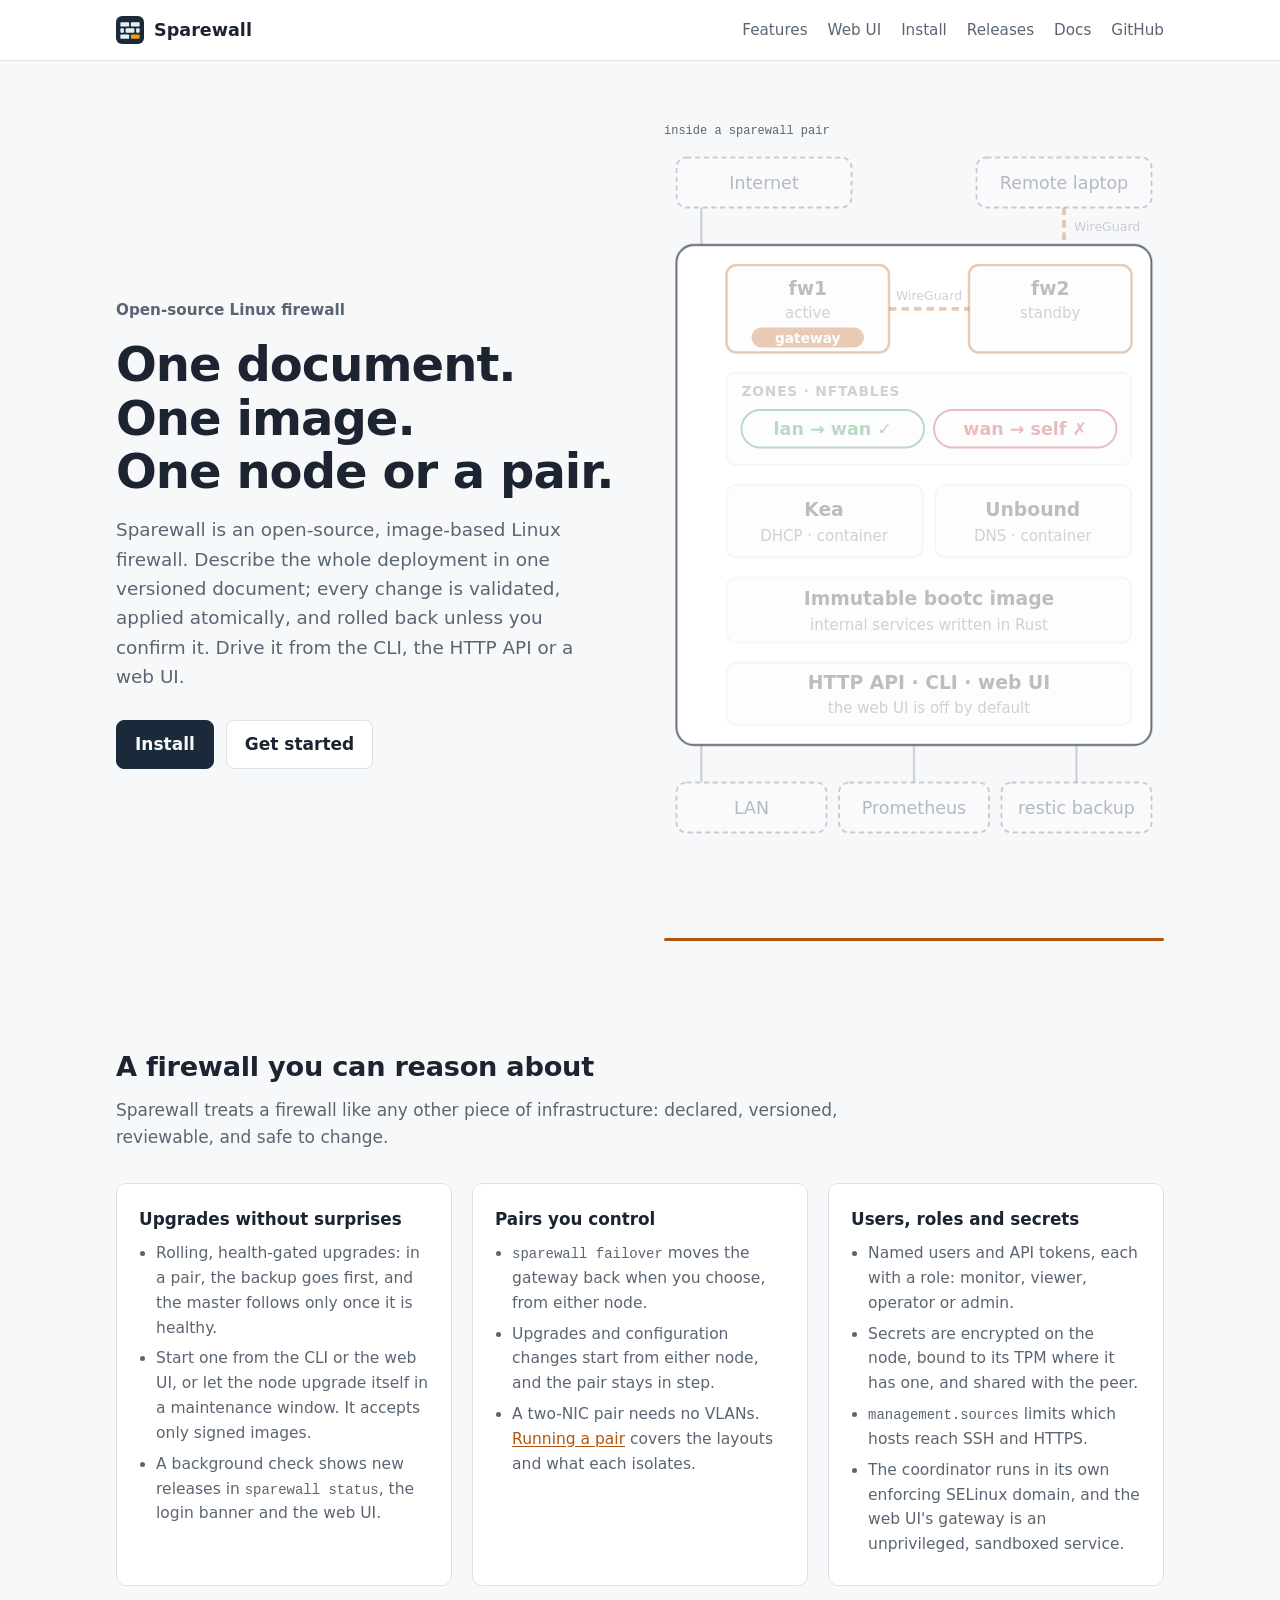
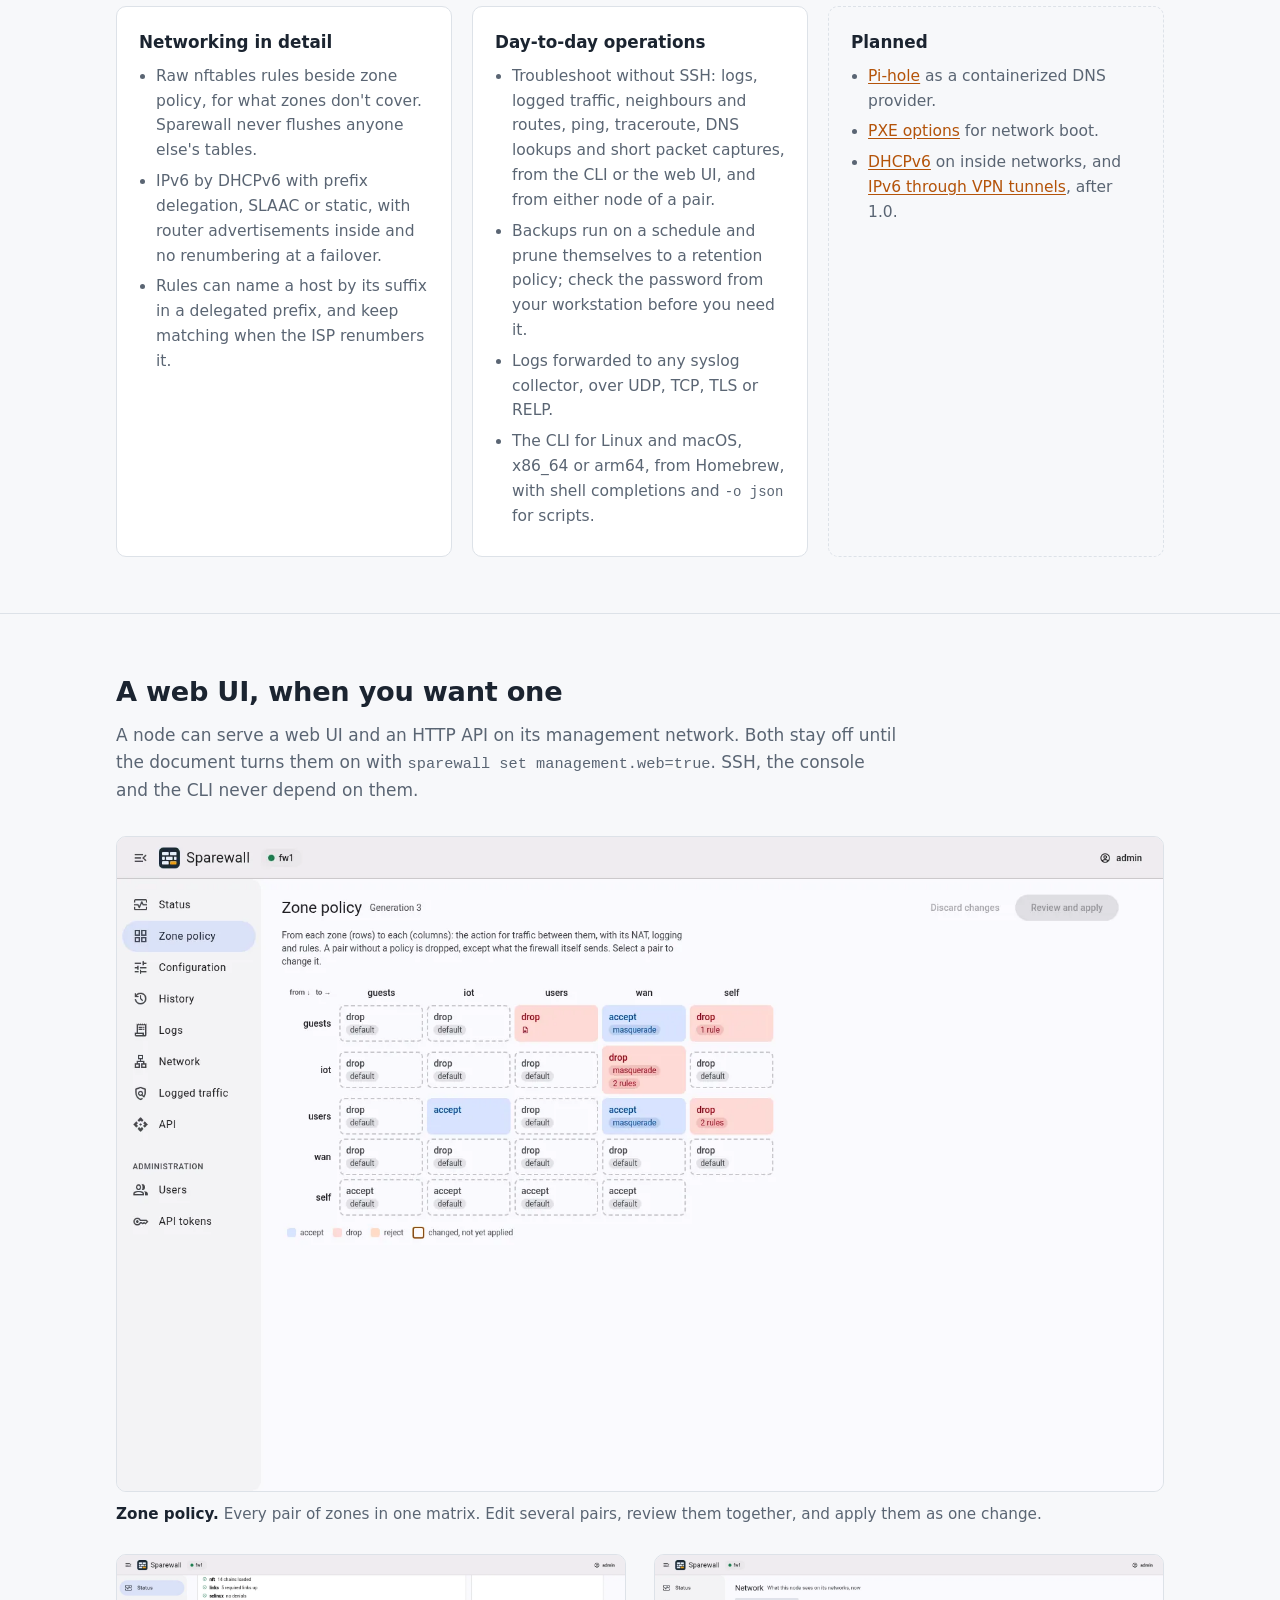
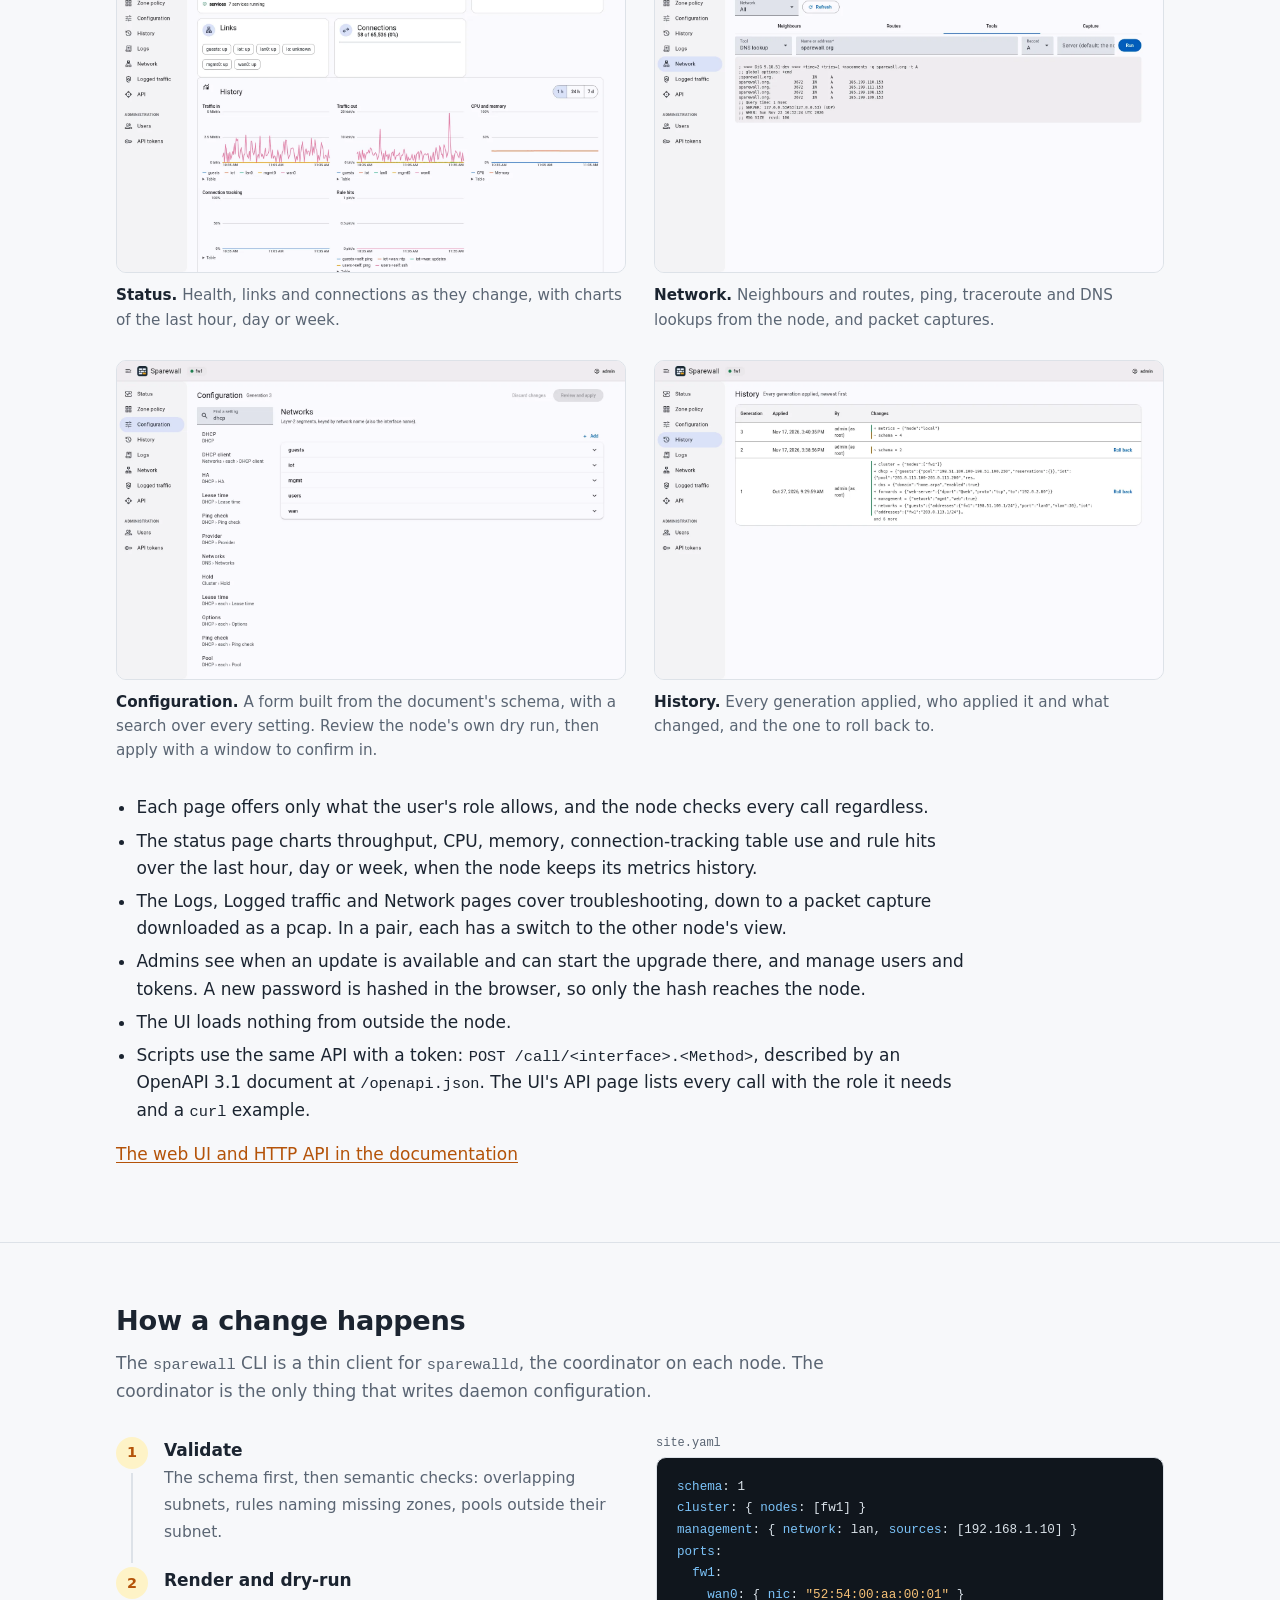
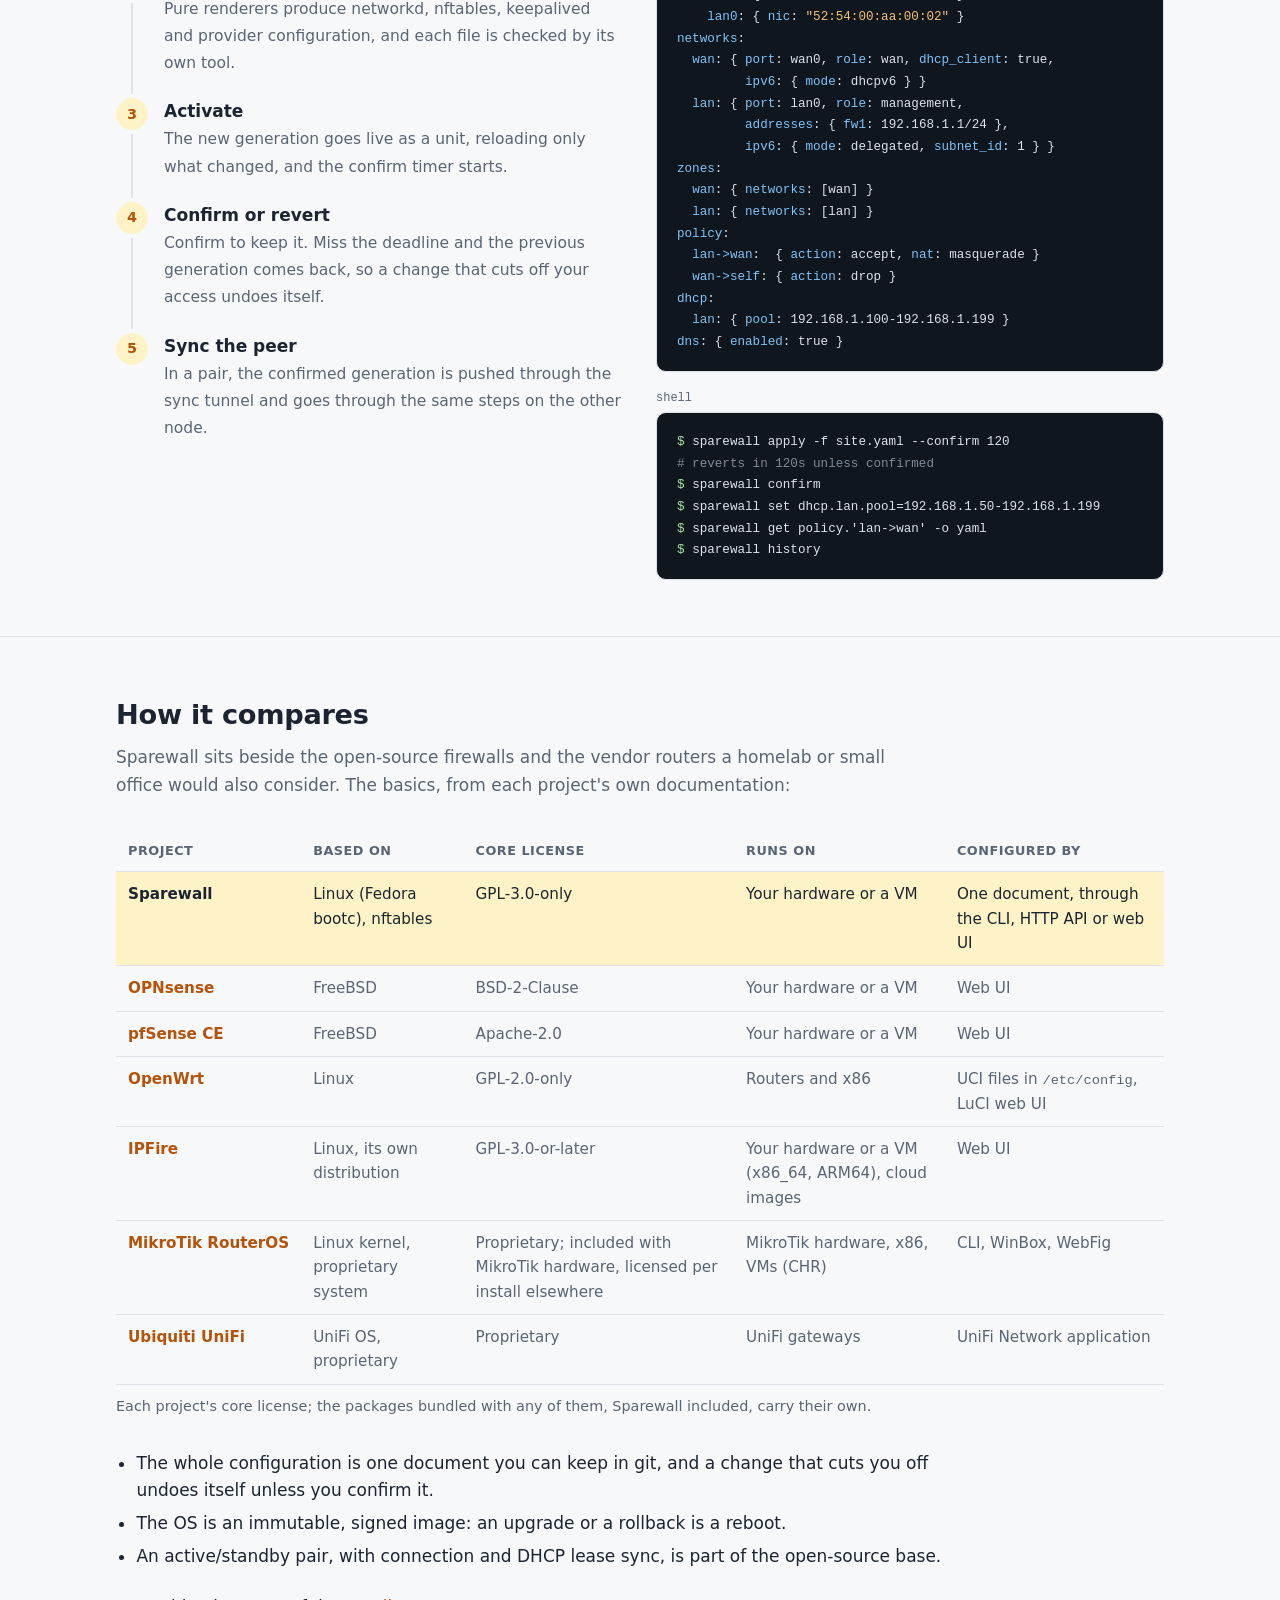
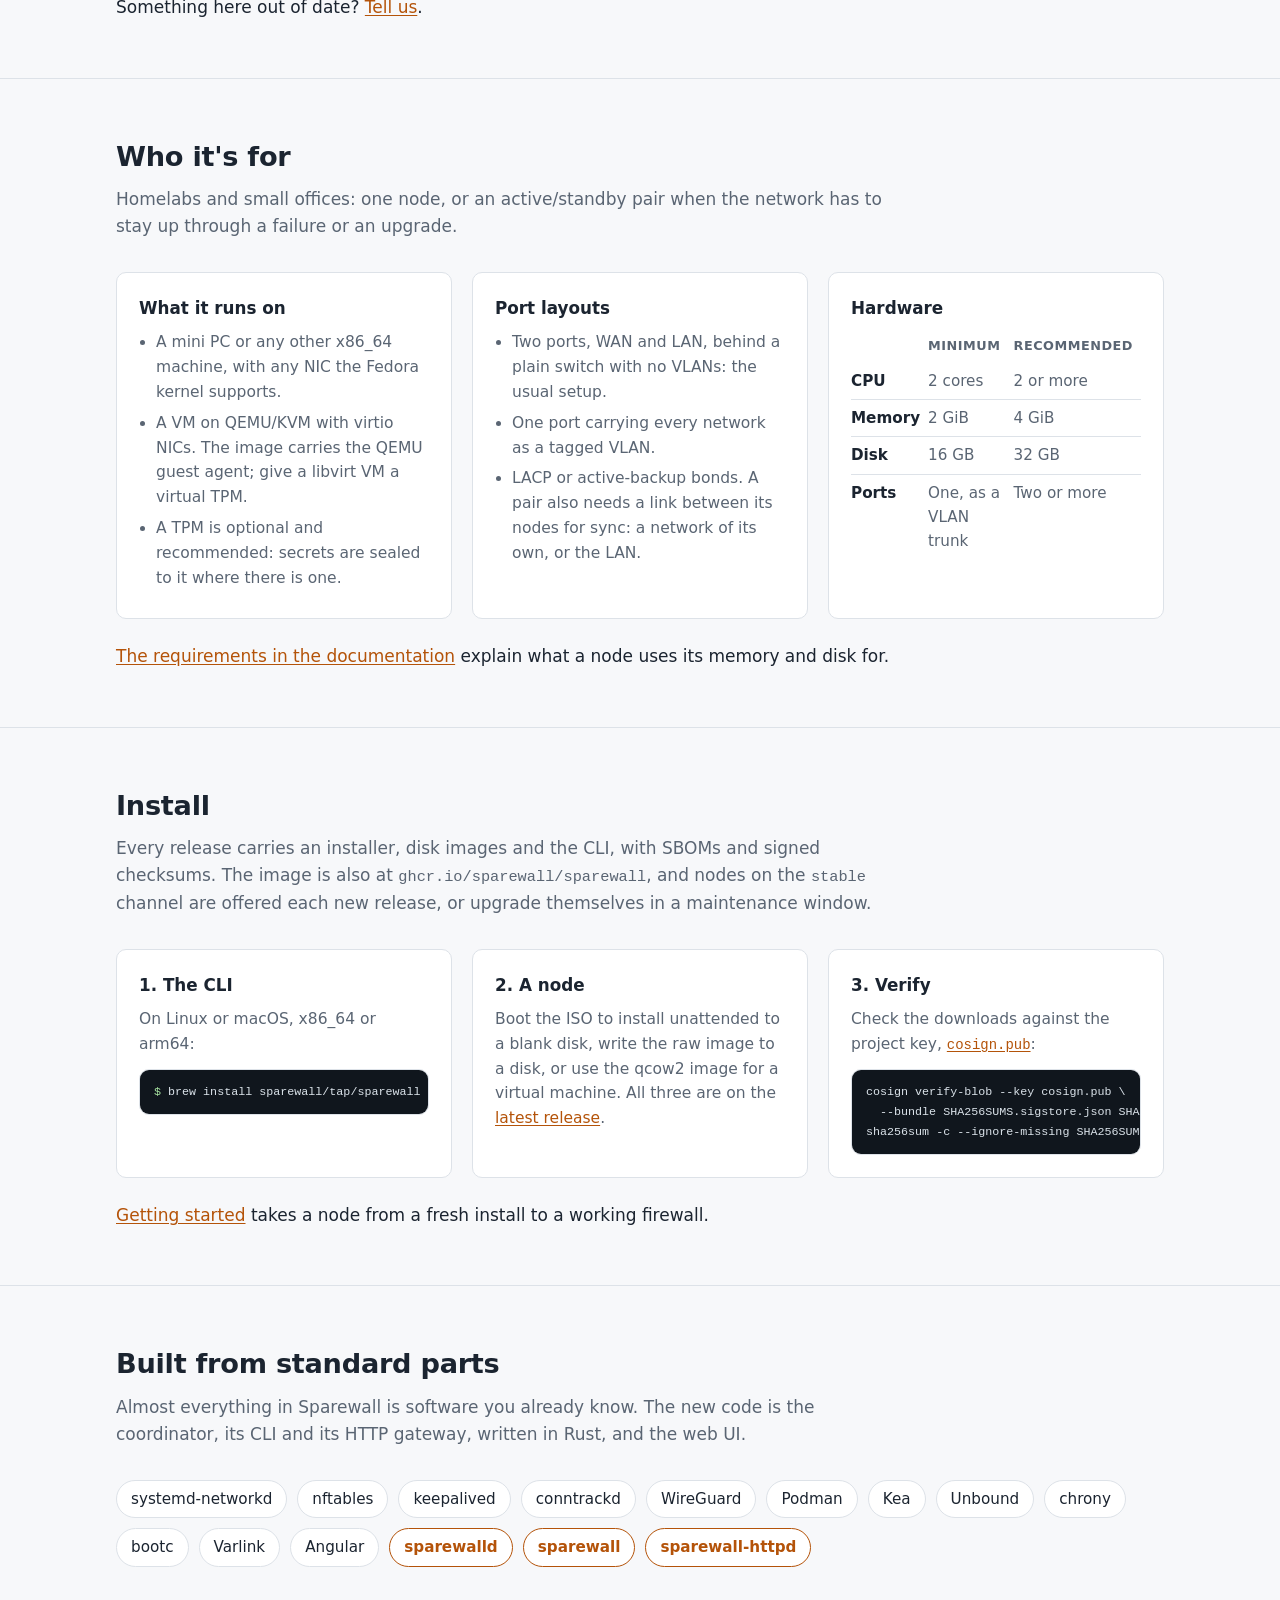
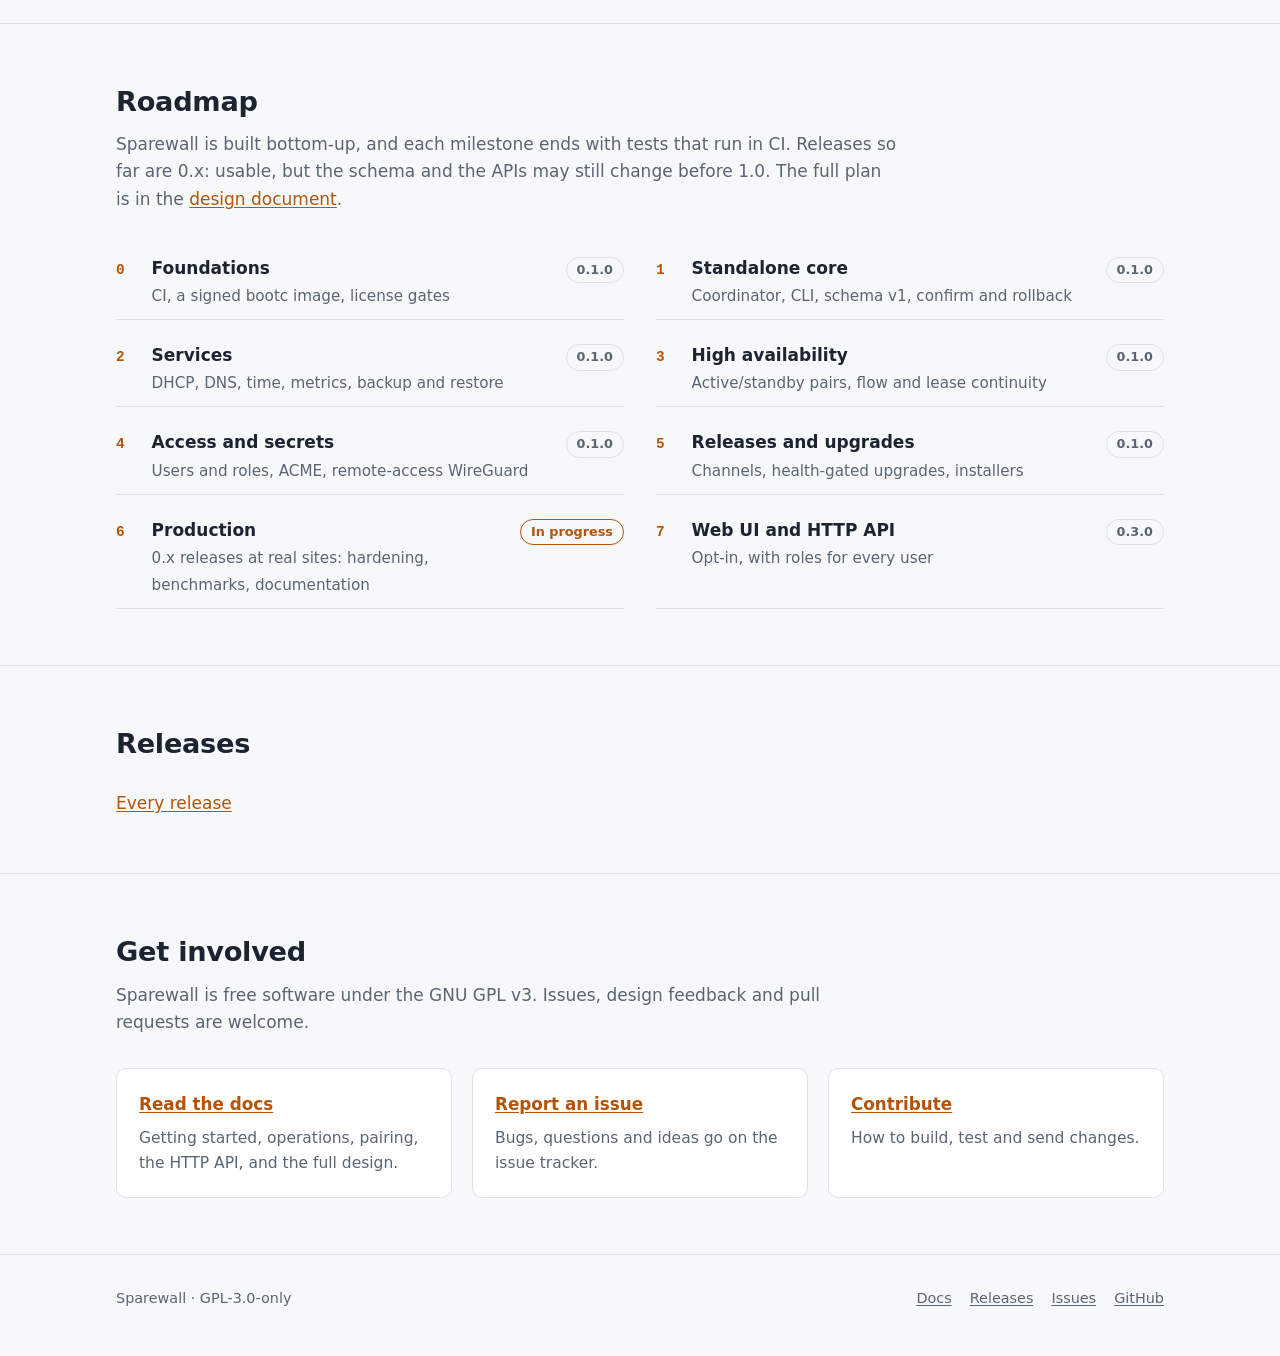
==== commit 3c8de35f: "Add IPFire to the comparison table IPFire 2.29 still ships core updates every month or two. Its core" ====
--- a/index.html
+++ b/index.html
@@ -201,7 +201,7 @@
           <figure class="shot">
             <picture>
               <source srcset="assets/screenshots/history-dark.webp" media="(prefers-color-scheme: dark)">
-              <img src="assets/screenshots/history-light.webp" width="1600" height="1000" loading="lazy" alt="The history page: each generation applied, when and by whom, with its changes and a button to roll back to it.">
+              <img src="assets/screenshots/history-light.webp" width="1600" height="1000" loading="lazy" alt="The history page: each generation applied, when and by whom, with its changes, and a button to roll back to each earlier one.">
             </picture>
             <figcaption><strong>History.</strong> Every generation applied, who applied it and what changed, and the one to roll back to.</figcaption>
           </figure>
@@ -280,6 +280,7 @@
               <tr><th scope="row"><a href="https://docs.opnsense.org/intro.html">OPNsense</a></th><td data-label="Based on">FreeBSD</td><td data-label="Core license">BSD-2-Clause</td><td data-label="Runs on">Your hardware or a VM</td><td data-label="Configured by">Web UI</td></tr>
               <tr><th scope="row"><a href="https://docs.netgate.com/pfsense/en/latest/general/index.html">pfSense CE</a></th><td data-label="Based on">FreeBSD</td><td data-label="Core license">Apache-2.0</td><td data-label="Runs on">Your hardware or a VM</td><td data-label="Configured by">Web UI</td></tr>
               <tr><th scope="row"><a href="https://openwrt.org/docs/guide-user/base-system/uci">OpenWrt</a></th><td data-label="Based on">Linux</td><td data-label="Core license">GPL-2.0-only</td><td data-label="Runs on">Routers and x86</td><td data-label="Configured by">UCI files in <code>/etc/config</code>, LuCI web UI</td></tr>
+              <tr><th scope="row"><a href="https://www.ipfire.org/docs">IPFire</a></th><td data-label="Based on">Linux, its own distribution</td><td data-label="Core license">GPL-3.0-or-later</td><td data-label="Runs on">Your hardware or a VM (x86_64, ARM64), cloud images</td><td data-label="Configured by">Web UI</td></tr>
               <tr><th scope="row"><a href="https://help.mikrotik.com/docs/spaces/ROS/pages/328149/RouterOS">MikroTik RouterOS</a></th><td data-label="Based on">Linux kernel, proprietary system</td><td data-label="Core license">Proprietary; included with MikroTik hardware, licensed per install elsewhere</td><td data-label="Runs on">MikroTik hardware, x86, VMs (CHR)</td><td data-label="Configured by">CLI, WinBox, WebFig</td></tr>
               <tr><th scope="row"><a href="https://help.ui.com/hc/en-us/articles/115003173168-Zone-Based-Firewalls-in-UniFi">Ubiquiti UniFi</a></th><td data-label="Based on">UniFi OS, proprietary</td><td data-label="Core license">Proprietary</td><td data-label="Runs on">UniFi gateways</td><td data-label="Configured by">UniFi Network application</td></tr>
             </tbody>
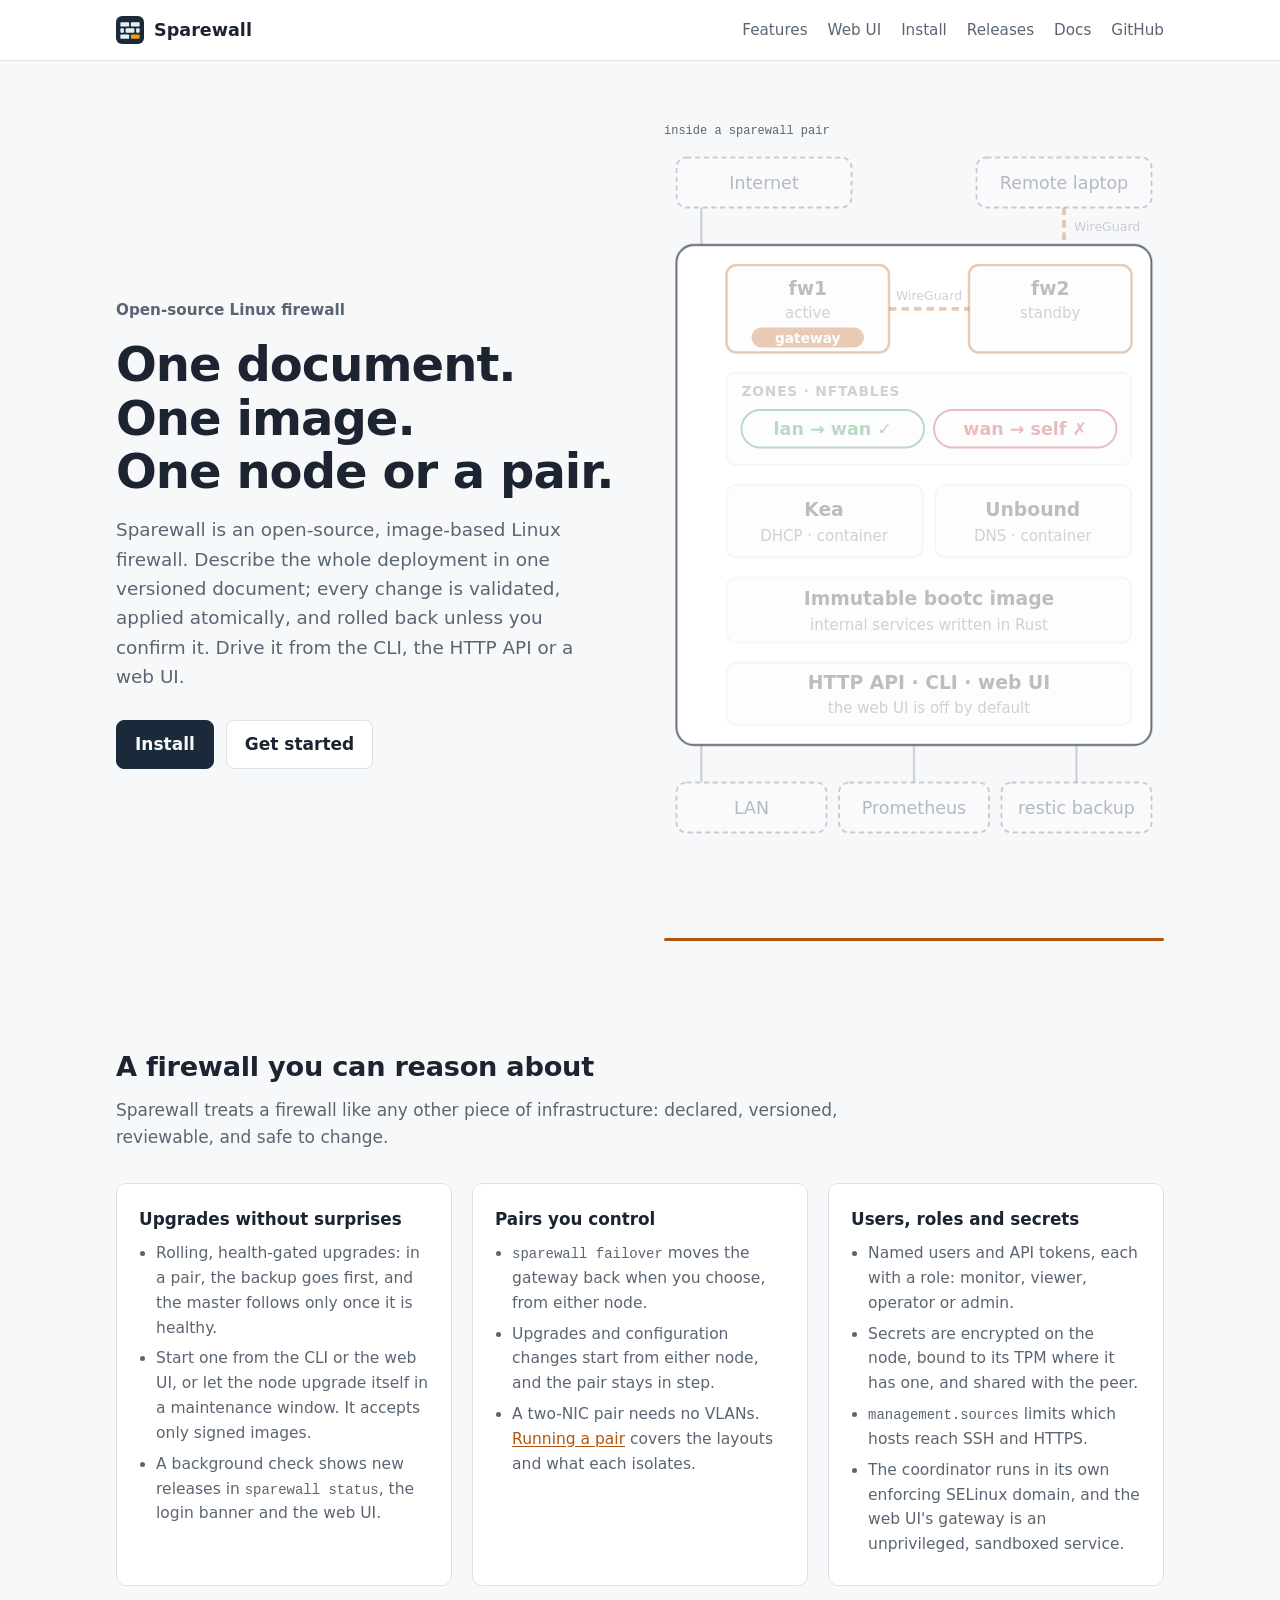
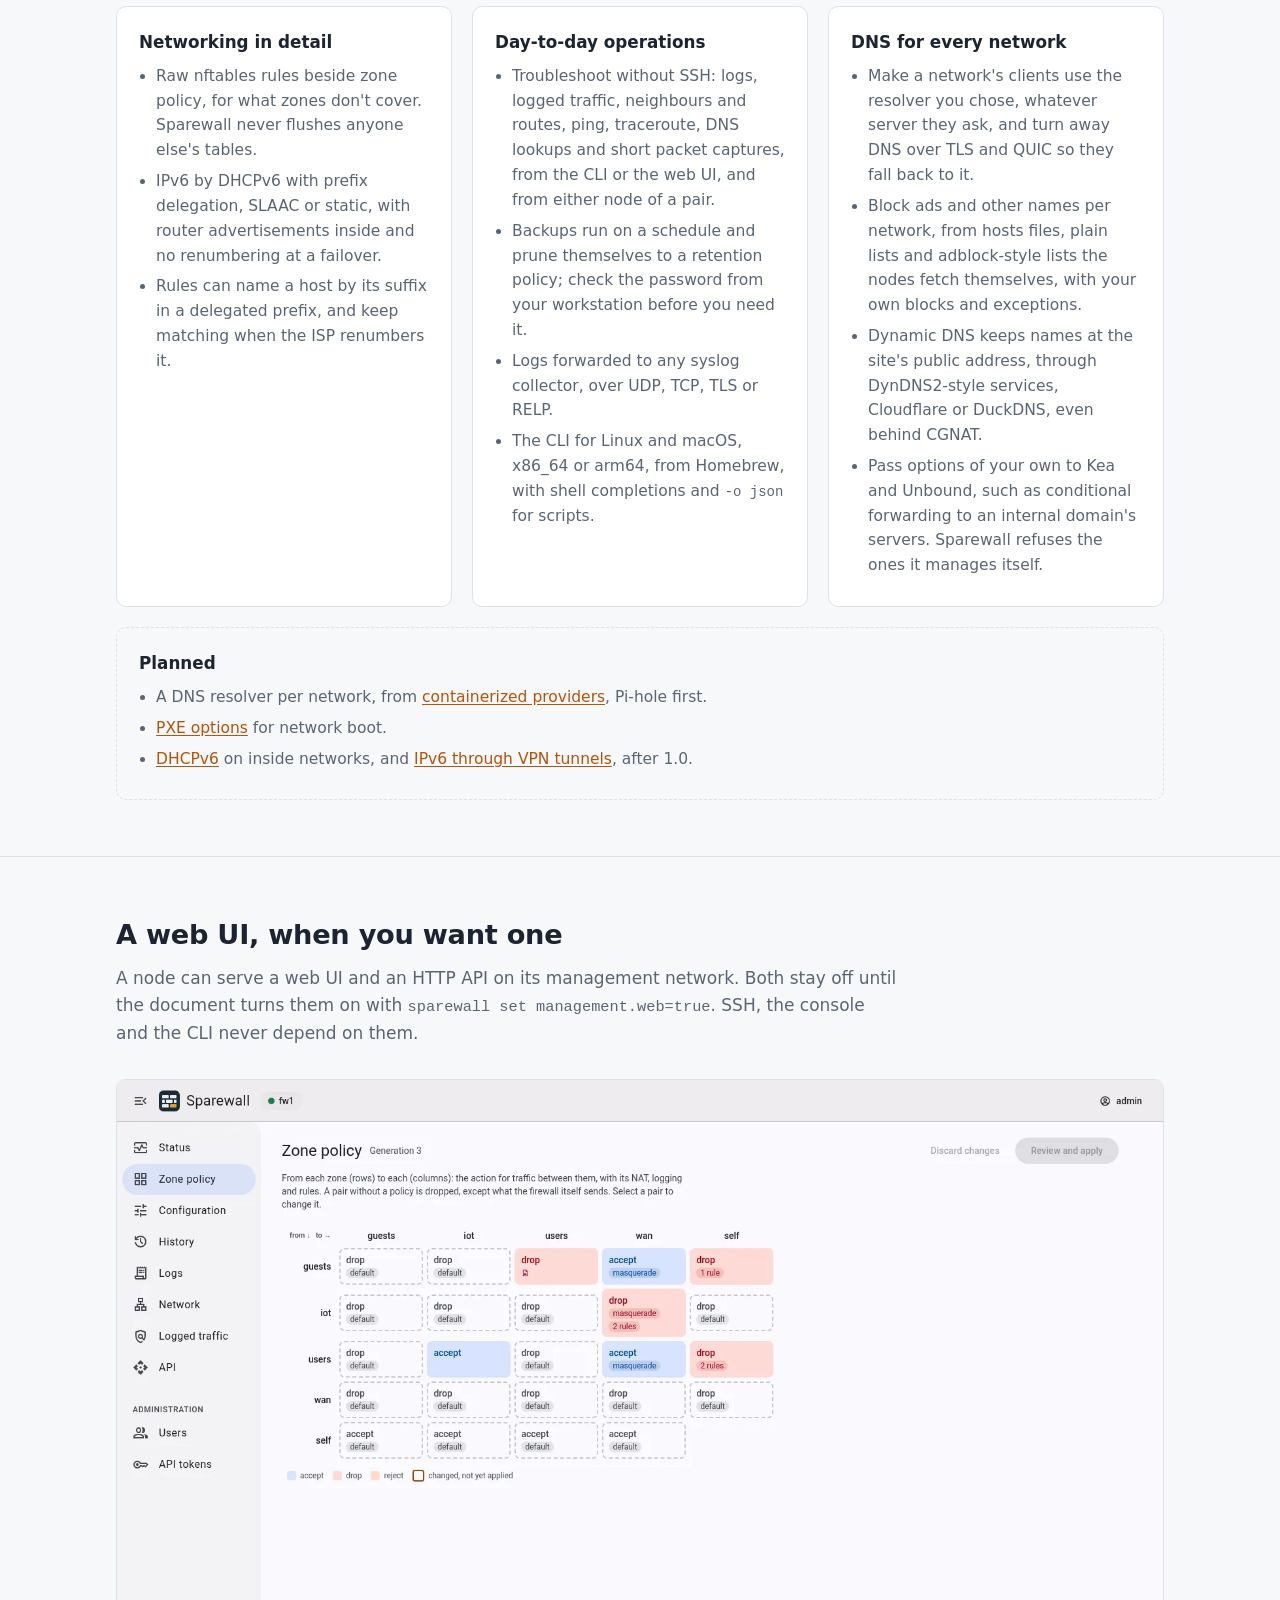
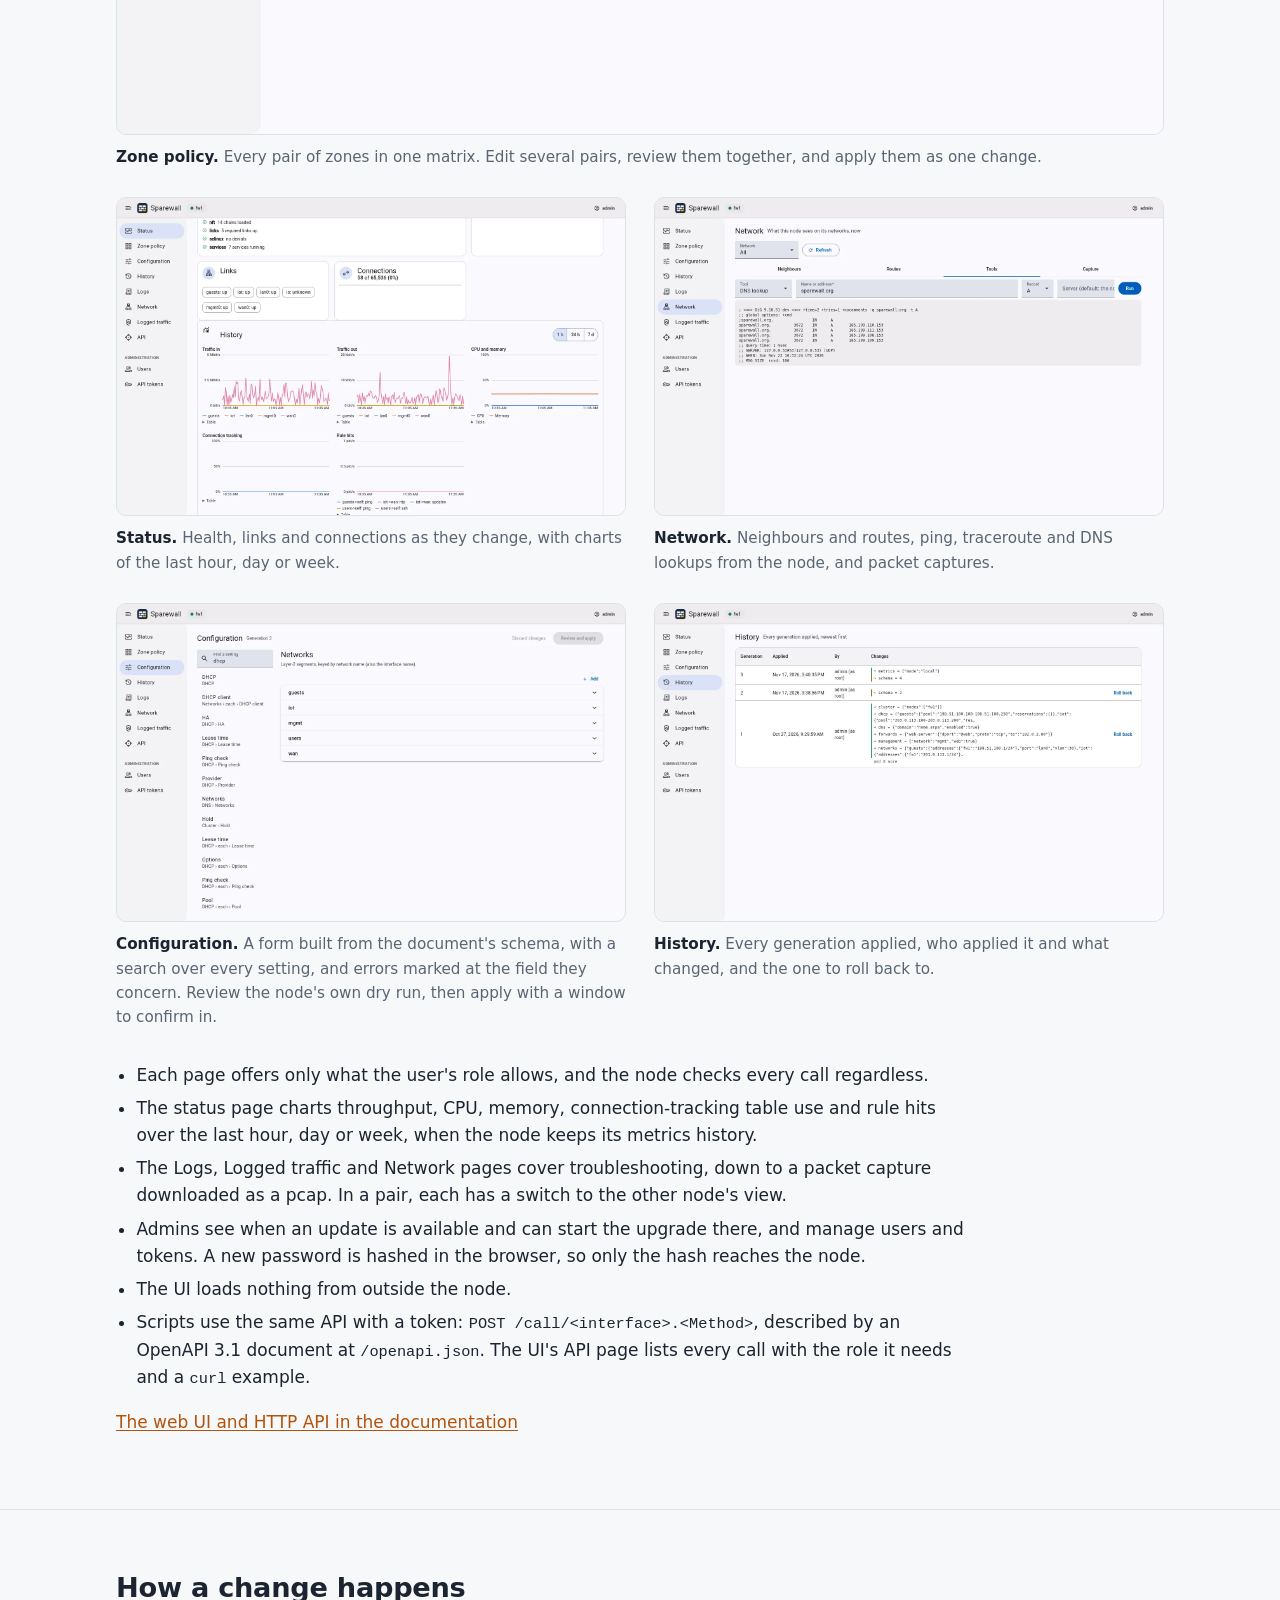
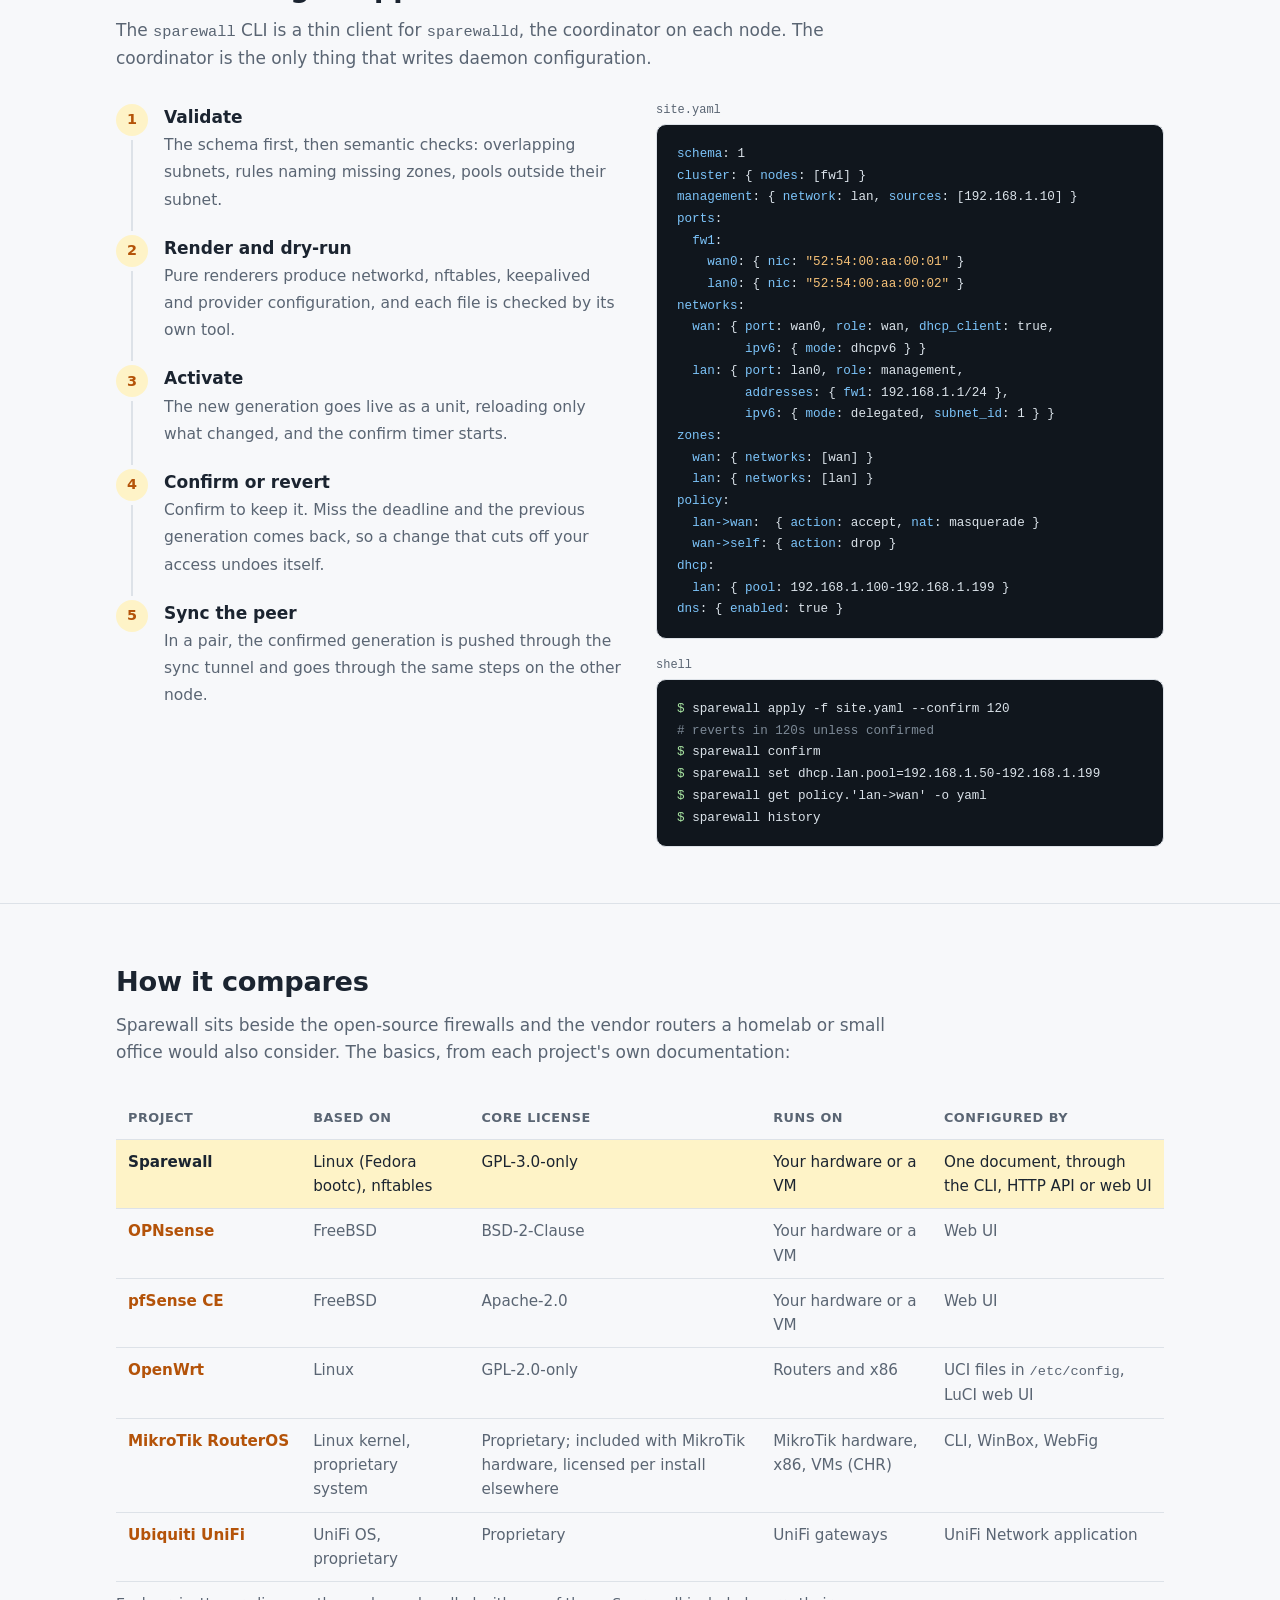
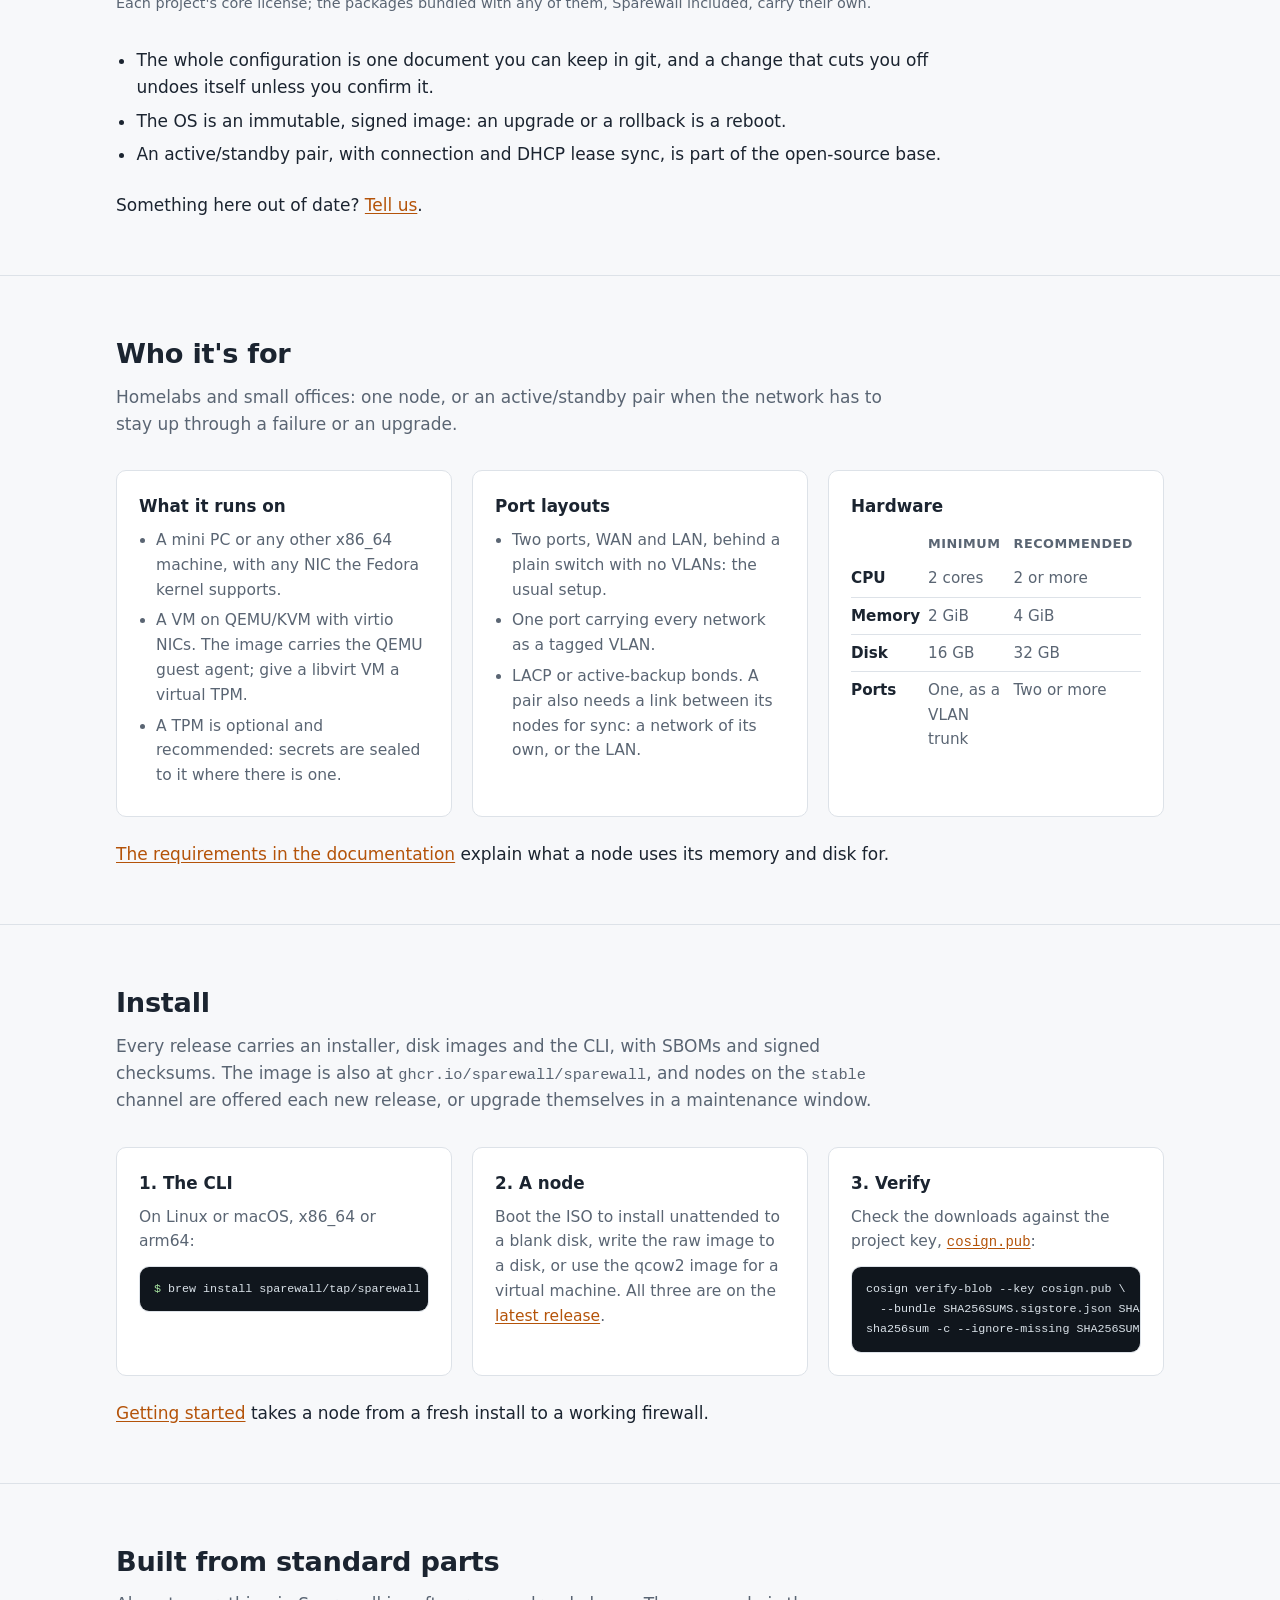
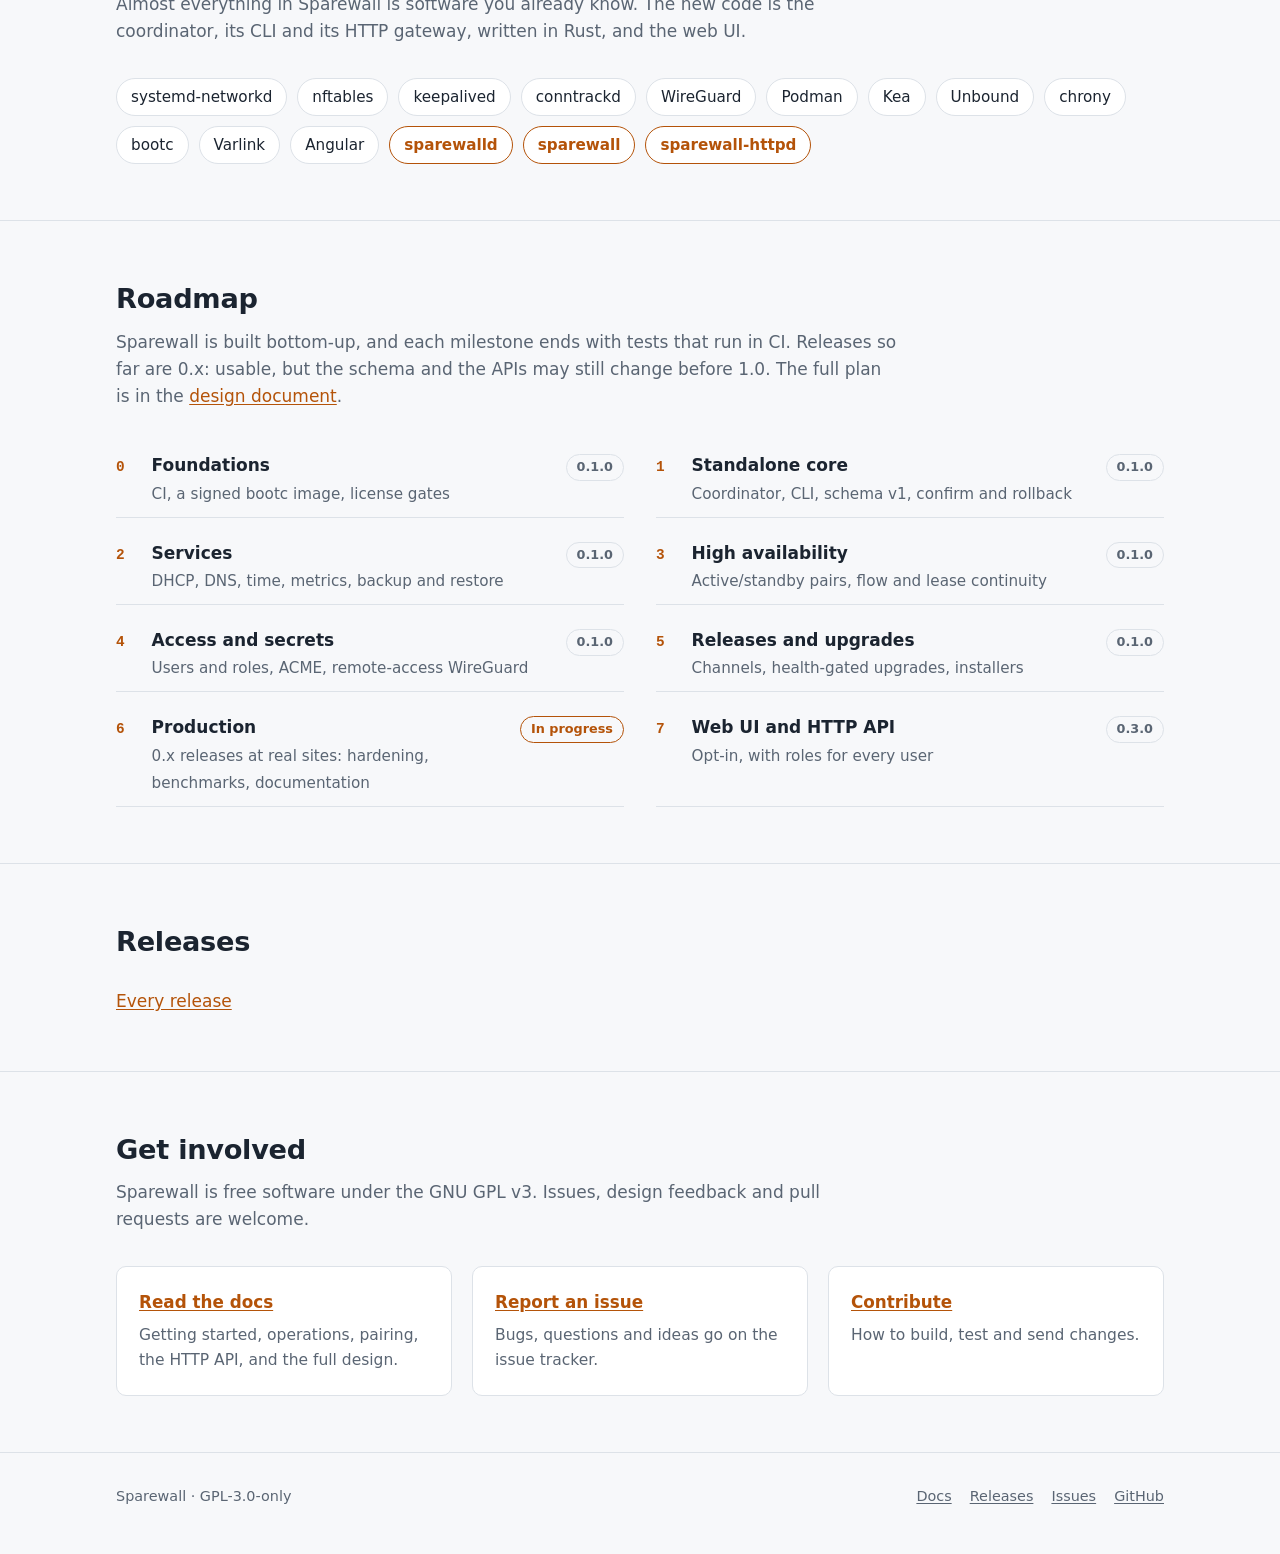
==== commit ff098014: "Describe 0.8.0's DNS features on the home page A new card covers DNS interception, blocklists, dynam" ====
--- a/index.html
+++ b/index.html
@@ -153,10 +153,19 @@
               <li>The CLI for Linux and macOS, x86_64 or arm64, from Homebrew, with shell completions and <code>-o json</code> for scripts.</li>
             </ul>
           </div>
+          <div class="card">
+            <h3>DNS for every network</h3>
+            <ul>
+              <li>Make a network's clients use the resolver you chose, whatever server they ask, and turn away DNS over TLS and QUIC so they fall back to it.</li>
+              <li>Block ads and other names per network, from hosts files, plain lists and adblock-style lists the nodes fetch themselves, with your own blocks and exceptions.</li>
+              <li>Dynamic DNS keeps names at the site's public address, through DynDNS2-style services, Cloudflare or DuckDNS, even behind CGNAT.</li>
+              <li>Pass options of your own to Kea and Unbound, such as conditional forwarding to an internal domain's servers. Sparewall refuses the ones it manages itself.</li>
+            </ul>
+          </div>
           <div class="card planned">
             <h3>Planned</h3>
             <ul>
-              <li><a href="https://github.com/sparewall/sparewall/issues/75">Pi-hole</a> as a containerized DNS provider.</li>
+              <li>A DNS resolver per network, from <a href="https://github.com/sparewall/sparewall/issues/75">containerized providers</a>, Pi-hole first.</li>
               <li><a href="https://github.com/sparewall/sparewall/issues/144">PXE options</a> for network boot.</li>
               <li><a href="https://github.com/sparewall/sparewall/issues/217">DHCPv6</a> on inside networks, and <a href="https://github.com/sparewall/sparewall/issues/218">IPv6 through VPN tunnels</a>, after 1.0.</li>
             </ul>
@@ -196,7 +205,7 @@
               <source srcset="assets/screenshots/config-dark.webp" media="(prefers-color-scheme: dark)">
               <img src="assets/screenshots/config-light.webp" width="1600" height="1000" loading="lazy" alt="The configuration page: a search for dhcp lists every matching setting, beside the networks section.">
             </picture>
-            <figcaption><strong>Configuration.</strong> A form built from the document's schema, with a search over every setting. Review the node's own dry run, then apply with a window to confirm in.</figcaption>
+            <figcaption><strong>Configuration.</strong> A form built from the document's schema, with a search over every setting, and errors marked at the field they concern. Review the node's own dry run, then apply with a window to confirm in.</figcaption>
           </figure>
           <figure class="shot">
             <picture>
@@ -280,7 +289,6 @@
               <tr><th scope="row"><a href="https://docs.opnsense.org/intro.html">OPNsense</a></th><td data-label="Based on">FreeBSD</td><td data-label="Core license">BSD-2-Clause</td><td data-label="Runs on">Your hardware or a VM</td><td data-label="Configured by">Web UI</td></tr>
               <tr><th scope="row"><a href="https://docs.netgate.com/pfsense/en/latest/general/index.html">pfSense CE</a></th><td data-label="Based on">FreeBSD</td><td data-label="Core license">Apache-2.0</td><td data-label="Runs on">Your hardware or a VM</td><td data-label="Configured by">Web UI</td></tr>
               <tr><th scope="row"><a href="https://openwrt.org/docs/guide-user/base-system/uci">OpenWrt</a></th><td data-label="Based on">Linux</td><td data-label="Core license">GPL-2.0-only</td><td data-label="Runs on">Routers and x86</td><td data-label="Configured by">UCI files in <code>/etc/config</code>, LuCI web UI</td></tr>
-              <tr><th scope="row"><a href="https://www.ipfire.org/docs">IPFire</a></th><td data-label="Based on">Linux, its own distribution</td><td data-label="Core license">GPL-3.0-or-later</td><td data-label="Runs on">Your hardware or a VM (x86_64, ARM64), cloud images</td><td data-label="Configured by">Web UI</td></tr>
               <tr><th scope="row"><a href="https://help.mikrotik.com/docs/spaces/ROS/pages/328149/RouterOS">MikroTik RouterOS</a></th><td data-label="Based on">Linux kernel, proprietary system</td><td data-label="Core license">Proprietary; included with MikroTik hardware, licensed per install elsewhere</td><td data-label="Runs on">MikroTik hardware, x86, VMs (CHR)</td><td data-label="Configured by">CLI, WinBox, WebFig</td></tr>
               <tr><th scope="row"><a href="https://help.ui.com/hc/en-us/articles/115003173168-Zone-Based-Firewalls-in-UniFi">Ubiquiti UniFi</a></th><td data-label="Based on">UniFi OS, proprietary</td><td data-label="Core license">Proprietary</td><td data-label="Runs on">UniFi gateways</td><td data-label="Configured by">UniFi Network application</td></tr>
             </tbody>
--- a/assets/style.css
+++ b/assets/style.css
@@ -350,7 +350,7 @@
 /* Feature groups */
 .groups .card ul { margin: 0; padding-left: 1.1em; color: var(--muted); font-size: 0.97rem; }
 .groups .card li { margin: 6px 0; }
-.groups .card.planned { border-style: dashed; background: transparent; }
+.groups .card.planned { border-style: dashed; background: transparent; grid-column: 1 / -1; }
 @media (max-width: 1000px) and (min-width: 861px) { .groups { grid-template-columns: repeat(2, minmax(0, 1fr)); } }
 
 /* Comparison table */
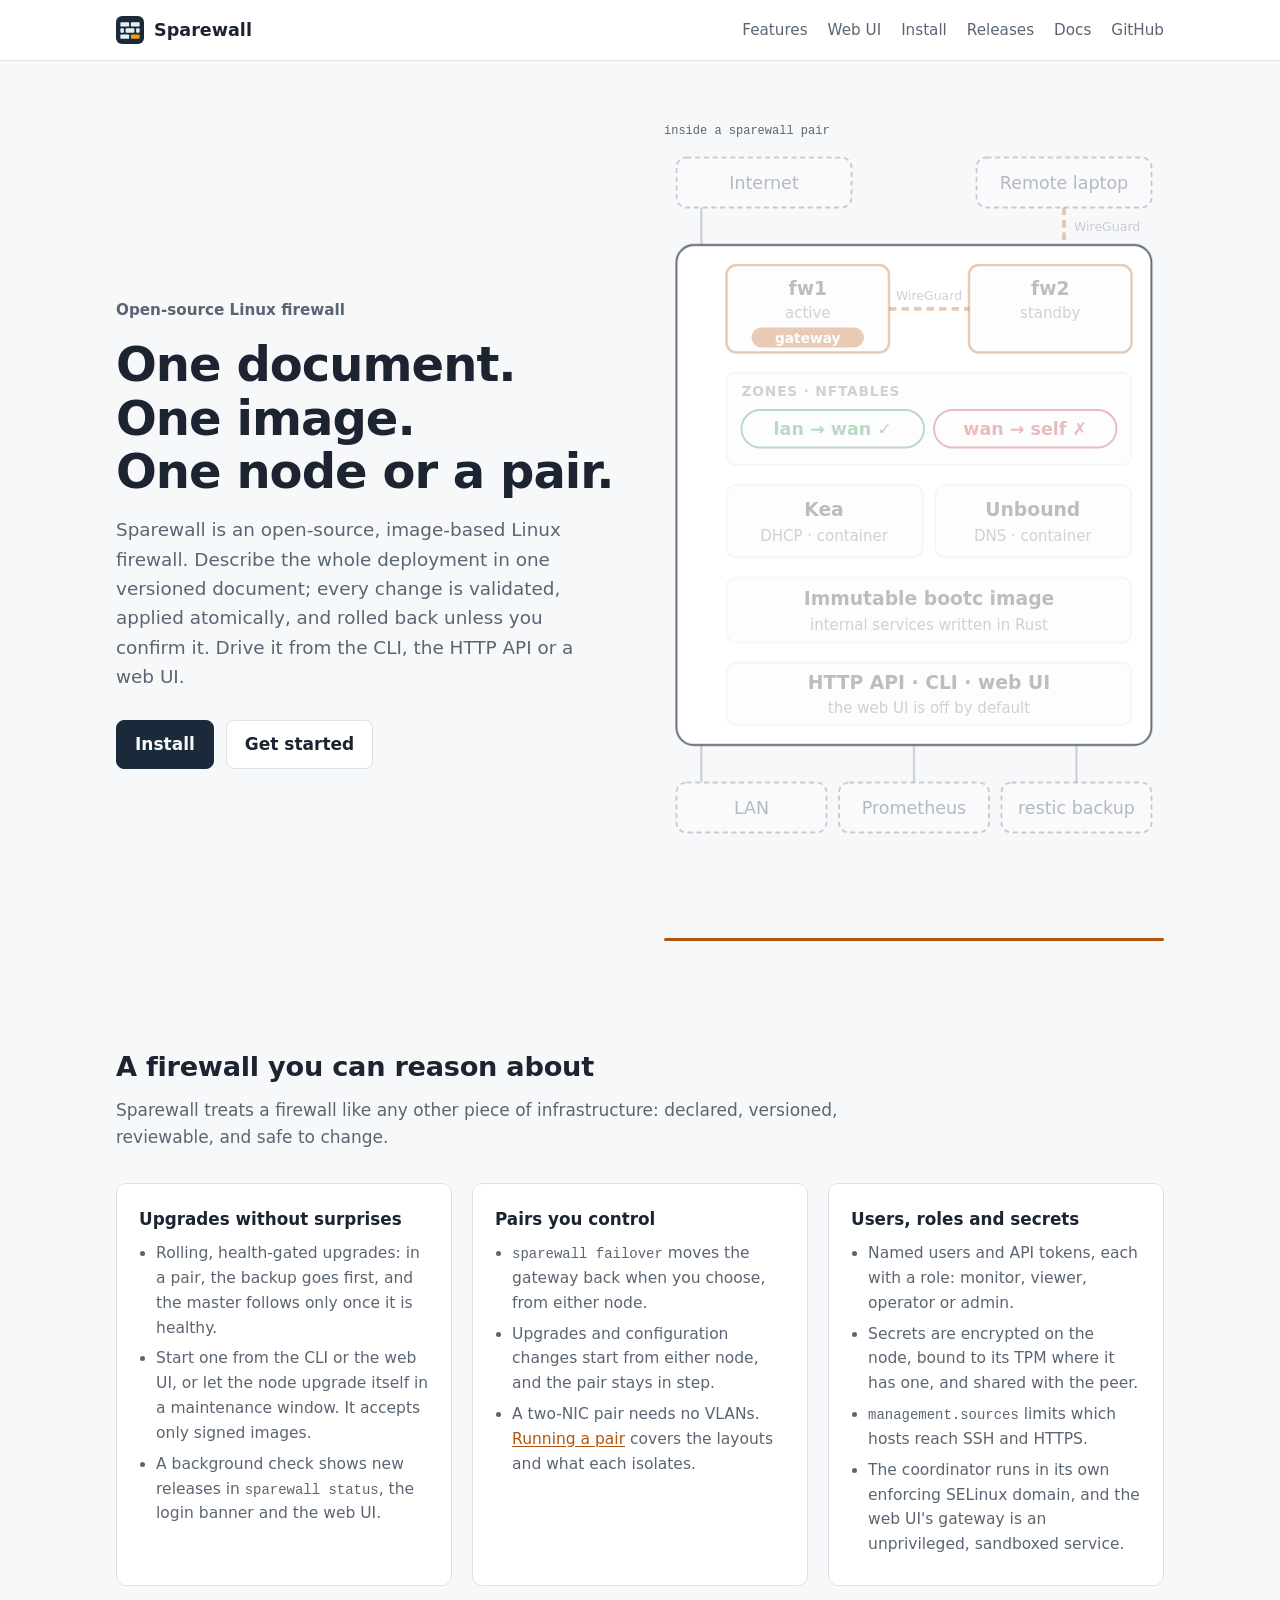
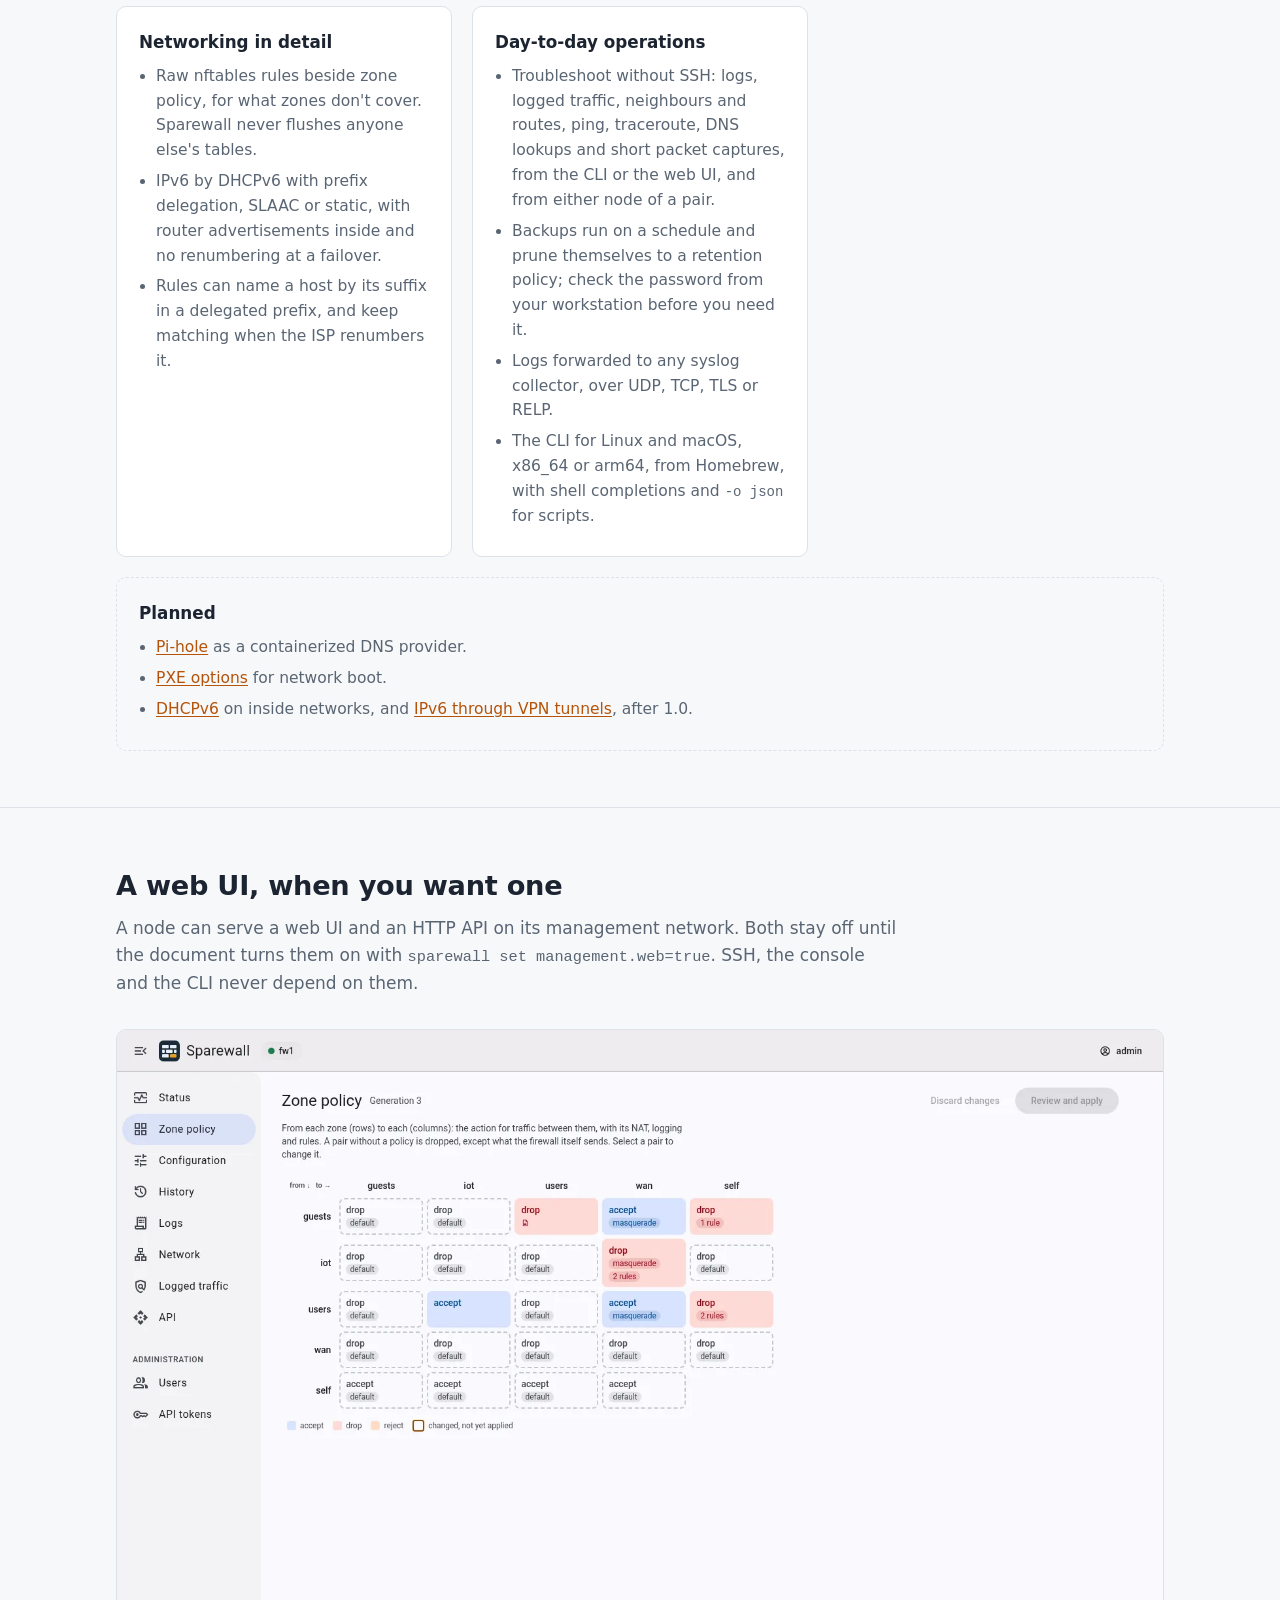
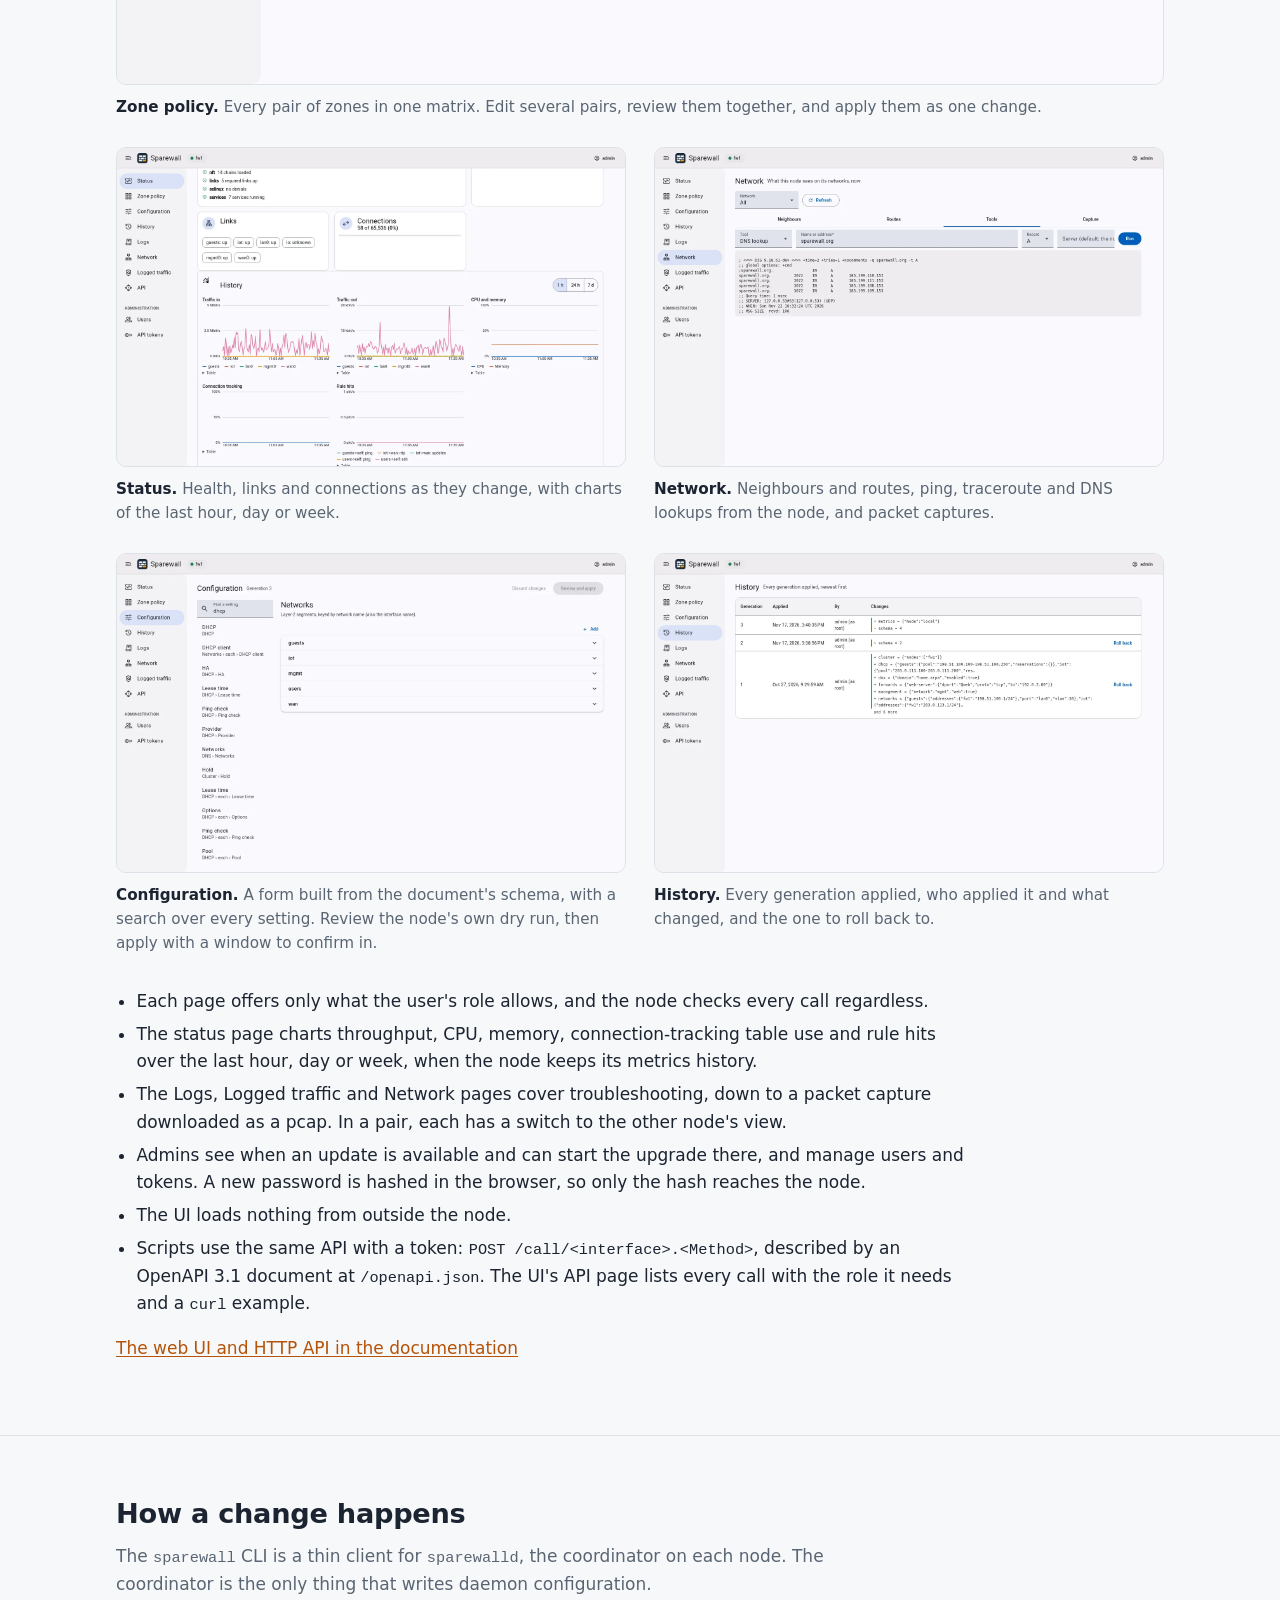
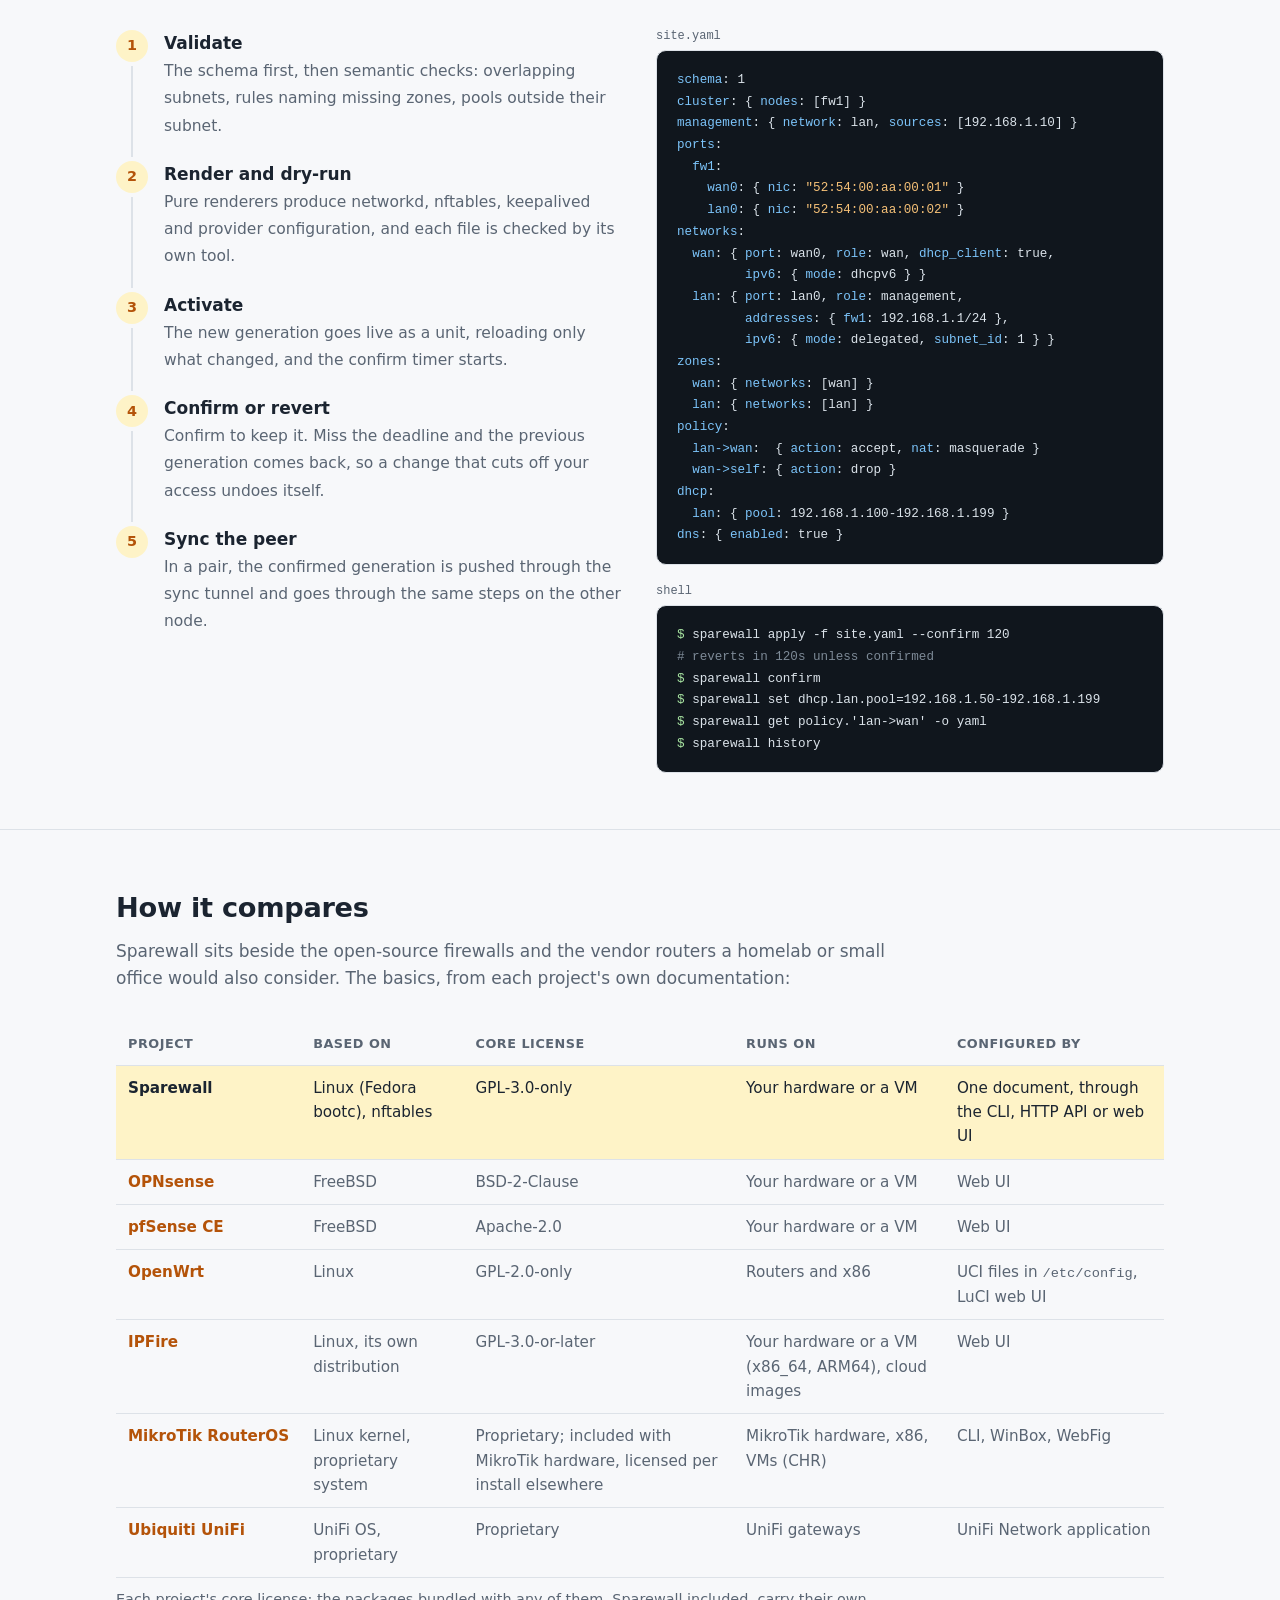
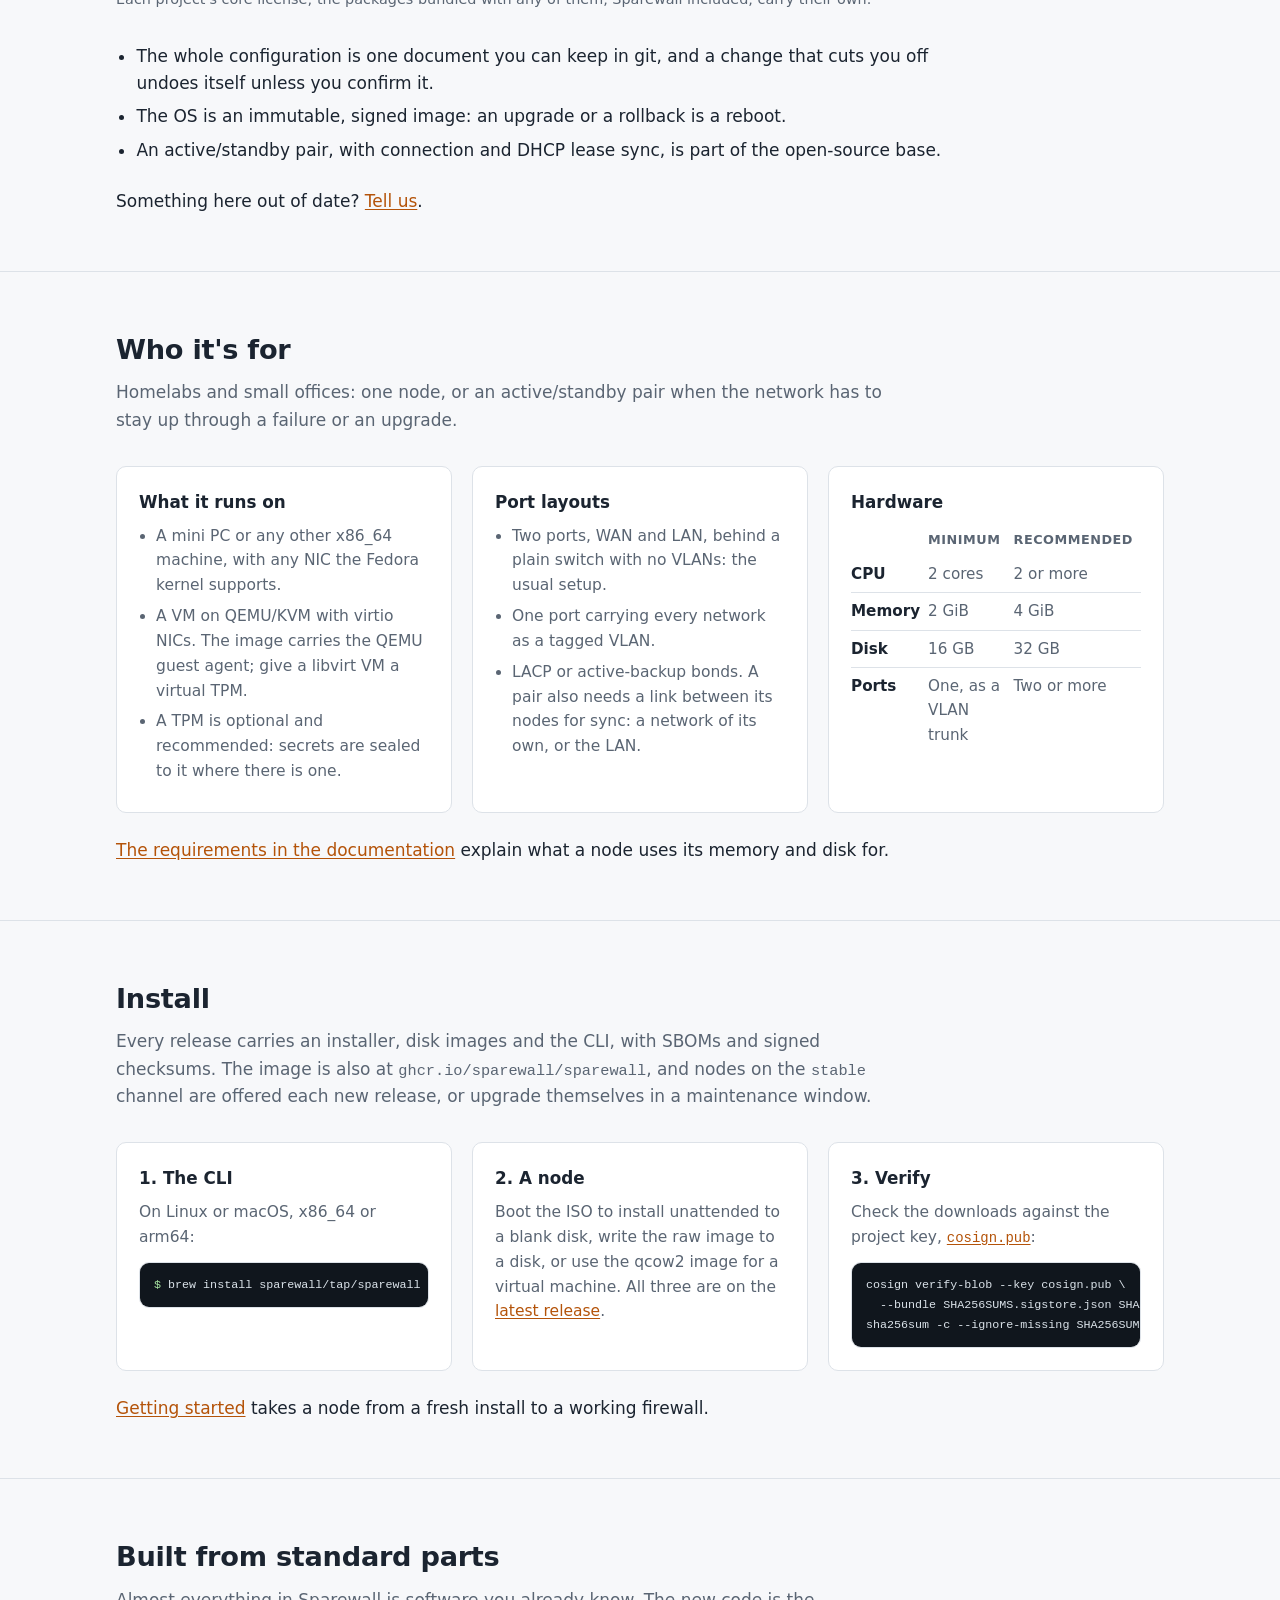
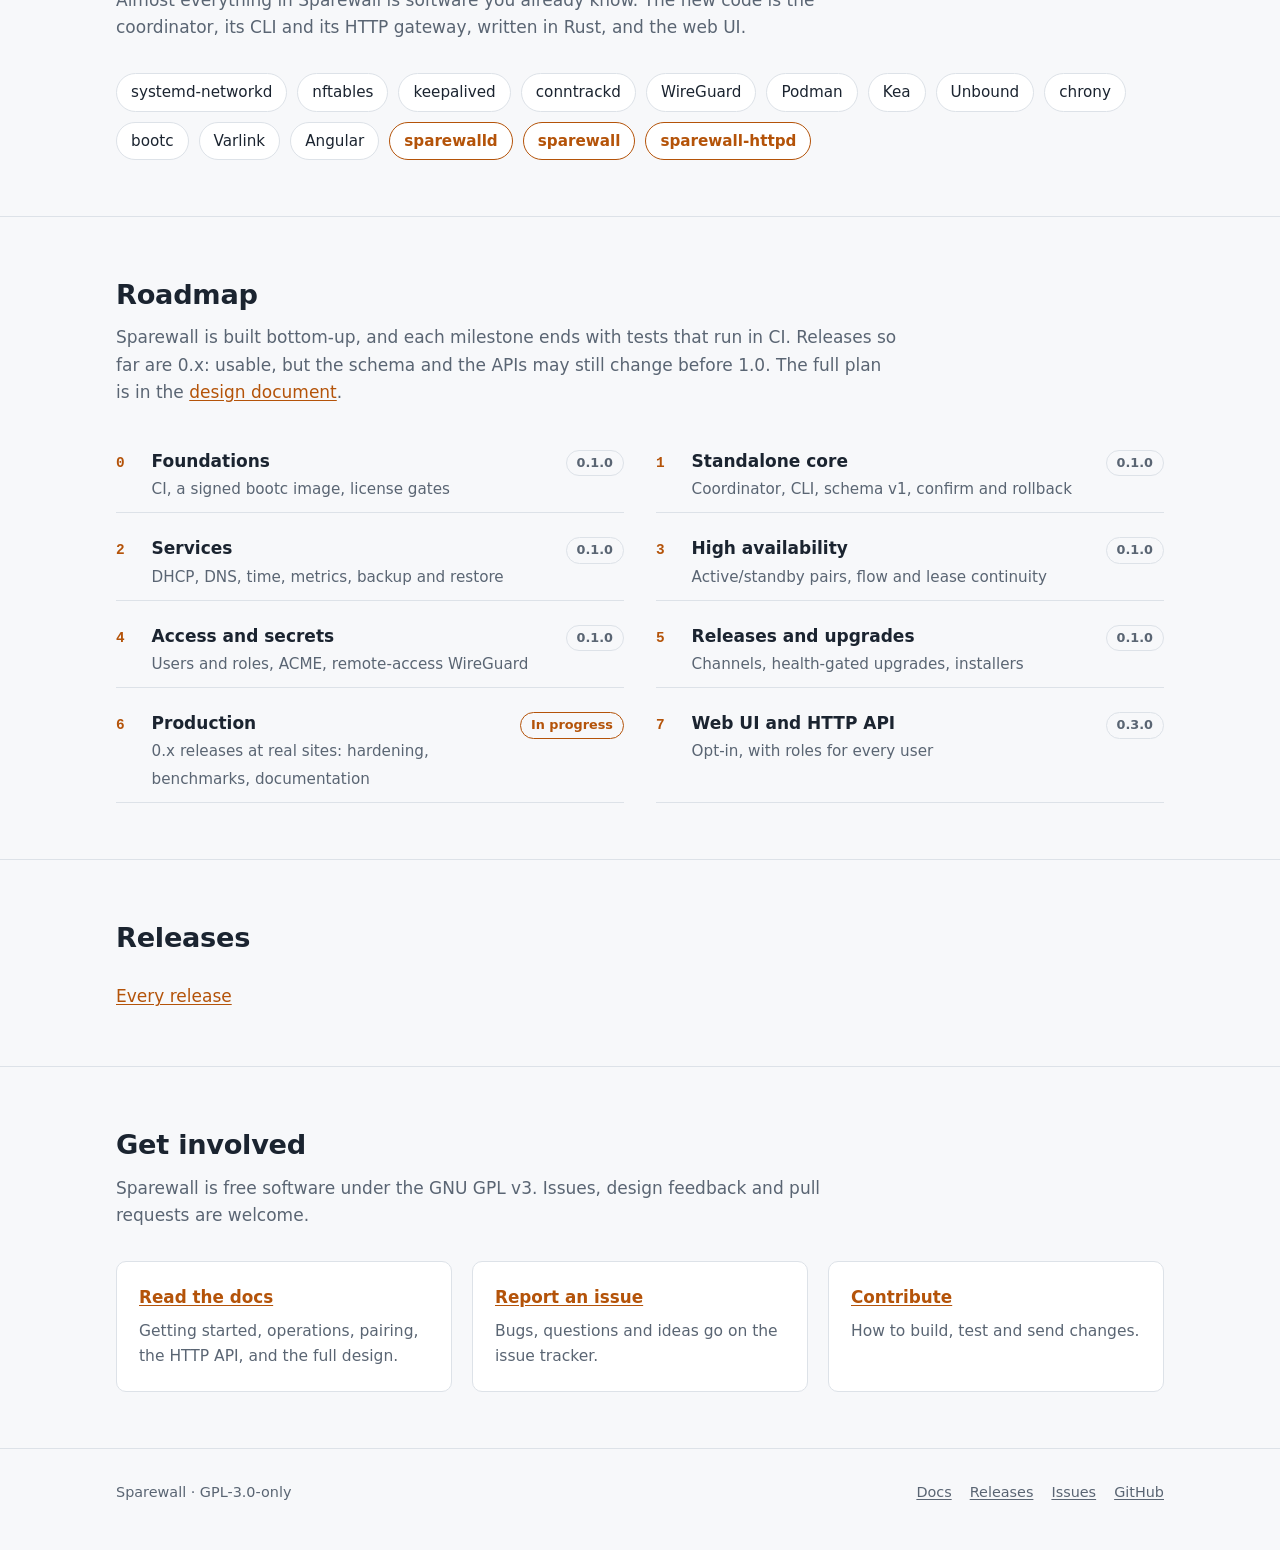
==== commit f5fff0dd: "Add IPFire to the comparison table (#22) IPFire 2.29 still ships core updates every month or two. It" ====
--- a/index.html
+++ b/index.html
@@ -153,19 +153,10 @@
               <li>The CLI for Linux and macOS, x86_64 or arm64, from Homebrew, with shell completions and <code>-o json</code> for scripts.</li>
             </ul>
           </div>
-          <div class="card">
-            <h3>DNS for every network</h3>
-            <ul>
-              <li>Make a network's clients use the resolver you chose, whatever server they ask, and turn away DNS over TLS and QUIC so they fall back to it.</li>
-              <li>Block ads and other names per network, from hosts files, plain lists and adblock-style lists the nodes fetch themselves, with your own blocks and exceptions.</li>
-              <li>Dynamic DNS keeps names at the site's public address, through DynDNS2-style services, Cloudflare or DuckDNS, even behind CGNAT.</li>
-              <li>Pass options of your own to Kea and Unbound, such as conditional forwarding to an internal domain's servers. Sparewall refuses the ones it manages itself.</li>
-            </ul>
-          </div>
           <div class="card planned">
             <h3>Planned</h3>
             <ul>
-              <li>A DNS resolver per network, from <a href="https://github.com/sparewall/sparewall/issues/75">containerized providers</a>, Pi-hole first.</li>
+              <li><a href="https://github.com/sparewall/sparewall/issues/75">Pi-hole</a> as a containerized DNS provider.</li>
               <li><a href="https://github.com/sparewall/sparewall/issues/144">PXE options</a> for network boot.</li>
               <li><a href="https://github.com/sparewall/sparewall/issues/217">DHCPv6</a> on inside networks, and <a href="https://github.com/sparewall/sparewall/issues/218">IPv6 through VPN tunnels</a>, after 1.0.</li>
             </ul>
@@ -205,7 +196,7 @@
               <source srcset="assets/screenshots/config-dark.webp" media="(prefers-color-scheme: dark)">
               <img src="assets/screenshots/config-light.webp" width="1600" height="1000" loading="lazy" alt="The configuration page: a search for dhcp lists every matching setting, beside the networks section.">
             </picture>
-            <figcaption><strong>Configuration.</strong> A form built from the document's schema, with a search over every setting, and errors marked at the field they concern. Review the node's own dry run, then apply with a window to confirm in.</figcaption>
+            <figcaption><strong>Configuration.</strong> A form built from the document's schema, with a search over every setting. Review the node's own dry run, then apply with a window to confirm in.</figcaption>
           </figure>
           <figure class="shot">
             <picture>
@@ -289,6 +280,7 @@
               <tr><th scope="row"><a href="https://docs.opnsense.org/intro.html">OPNsense</a></th><td data-label="Based on">FreeBSD</td><td data-label="Core license">BSD-2-Clause</td><td data-label="Runs on">Your hardware or a VM</td><td data-label="Configured by">Web UI</td></tr>
               <tr><th scope="row"><a href="https://docs.netgate.com/pfsense/en/latest/general/index.html">pfSense CE</a></th><td data-label="Based on">FreeBSD</td><td data-label="Core license">Apache-2.0</td><td data-label="Runs on">Your hardware or a VM</td><td data-label="Configured by">Web UI</td></tr>
               <tr><th scope="row"><a href="https://openwrt.org/docs/guide-user/base-system/uci">OpenWrt</a></th><td data-label="Based on">Linux</td><td data-label="Core license">GPL-2.0-only</td><td data-label="Runs on">Routers and x86</td><td data-label="Configured by">UCI files in <code>/etc/config</code>, LuCI web UI</td></tr>
+              <tr><th scope="row"><a href="https://www.ipfire.org/docs">IPFire</a></th><td data-label="Based on">Linux, its own distribution</td><td data-label="Core license">GPL-3.0-or-later</td><td data-label="Runs on">Your hardware or a VM (x86_64, ARM64), cloud images</td><td data-label="Configured by">Web UI</td></tr>
               <tr><th scope="row"><a href="https://help.mikrotik.com/docs/spaces/ROS/pages/328149/RouterOS">MikroTik RouterOS</a></th><td data-label="Based on">Linux kernel, proprietary system</td><td data-label="Core license">Proprietary; included with MikroTik hardware, licensed per install elsewhere</td><td data-label="Runs on">MikroTik hardware, x86, VMs (CHR)</td><td data-label="Configured by">CLI, WinBox, WebFig</td></tr>
               <tr><th scope="row"><a href="https://help.ui.com/hc/en-us/articles/115003173168-Zone-Based-Firewalls-in-UniFi">Ubiquiti UniFi</a></th><td data-label="Based on">UniFi OS, proprietary</td><td data-label="Core license">Proprietary</td><td data-label="Runs on">UniFi gateways</td><td data-label="Configured by">UniFi Network application</td></tr>
             </tbody>
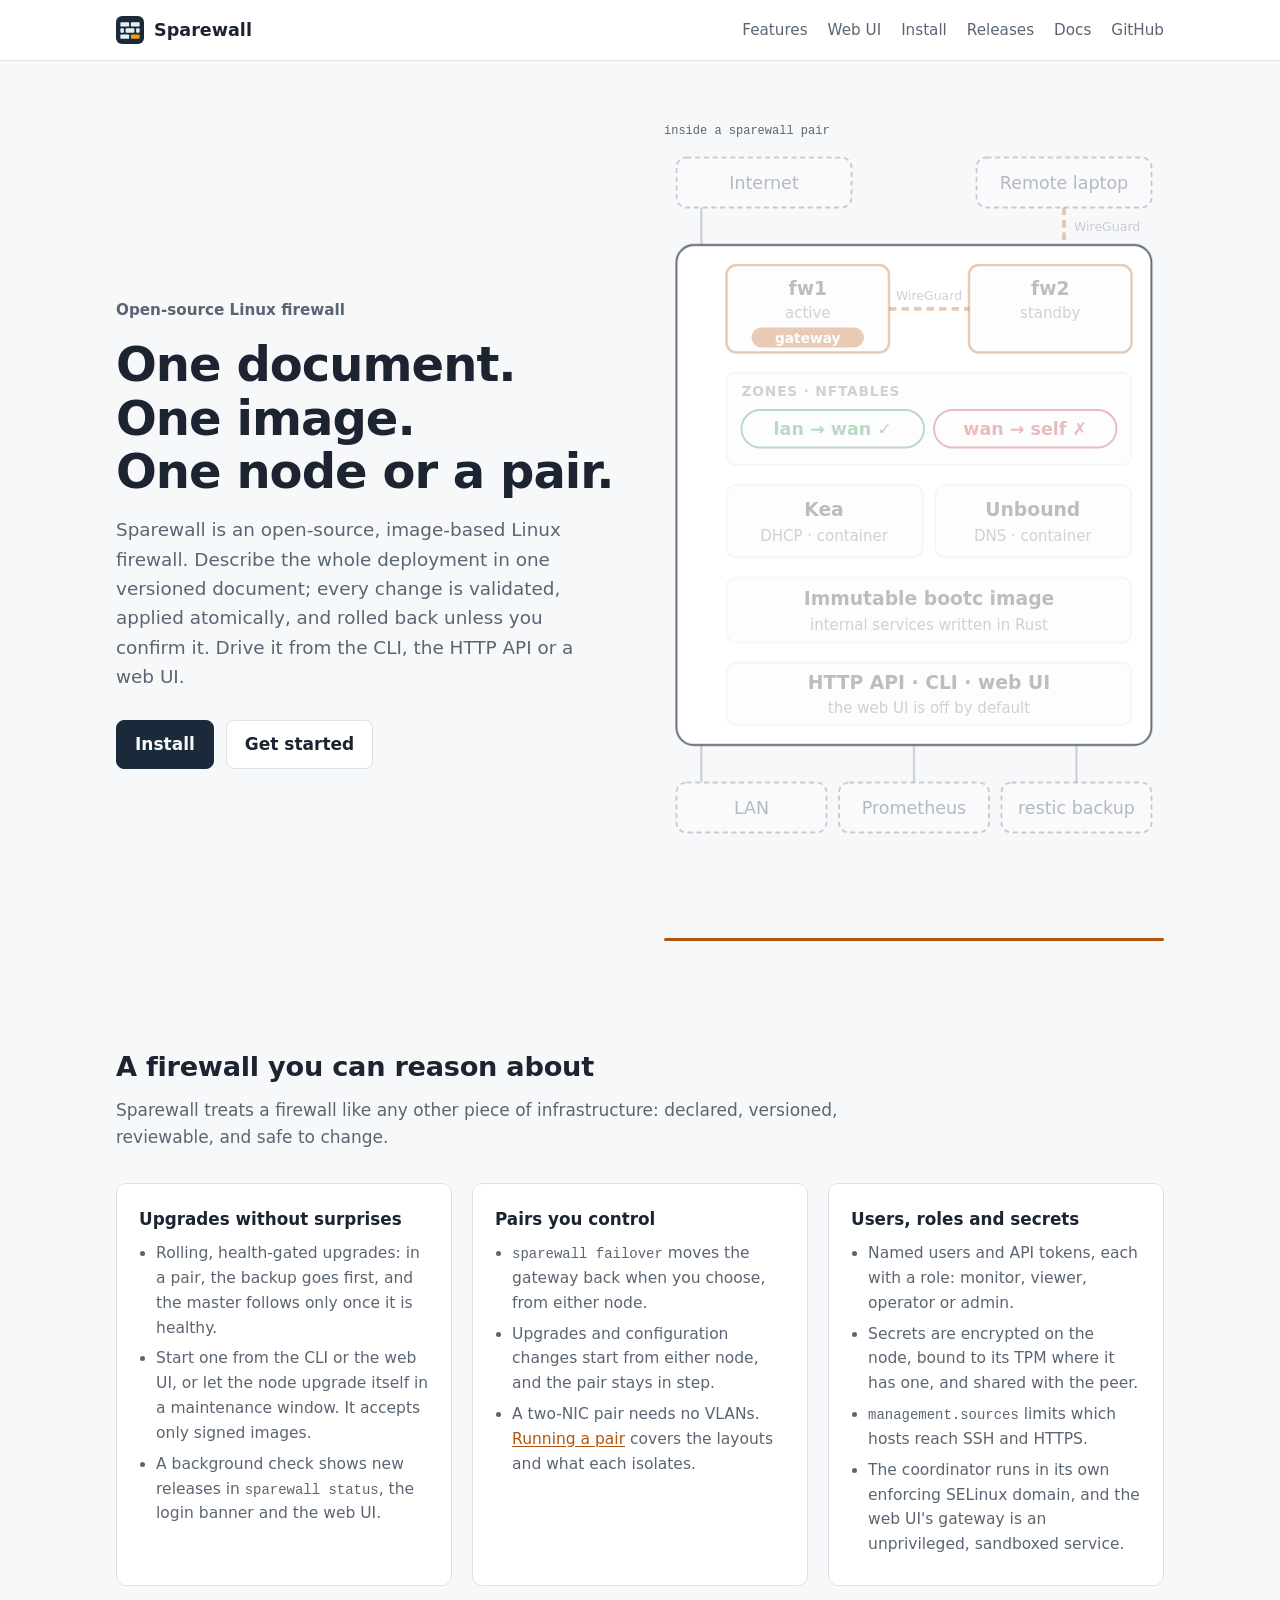
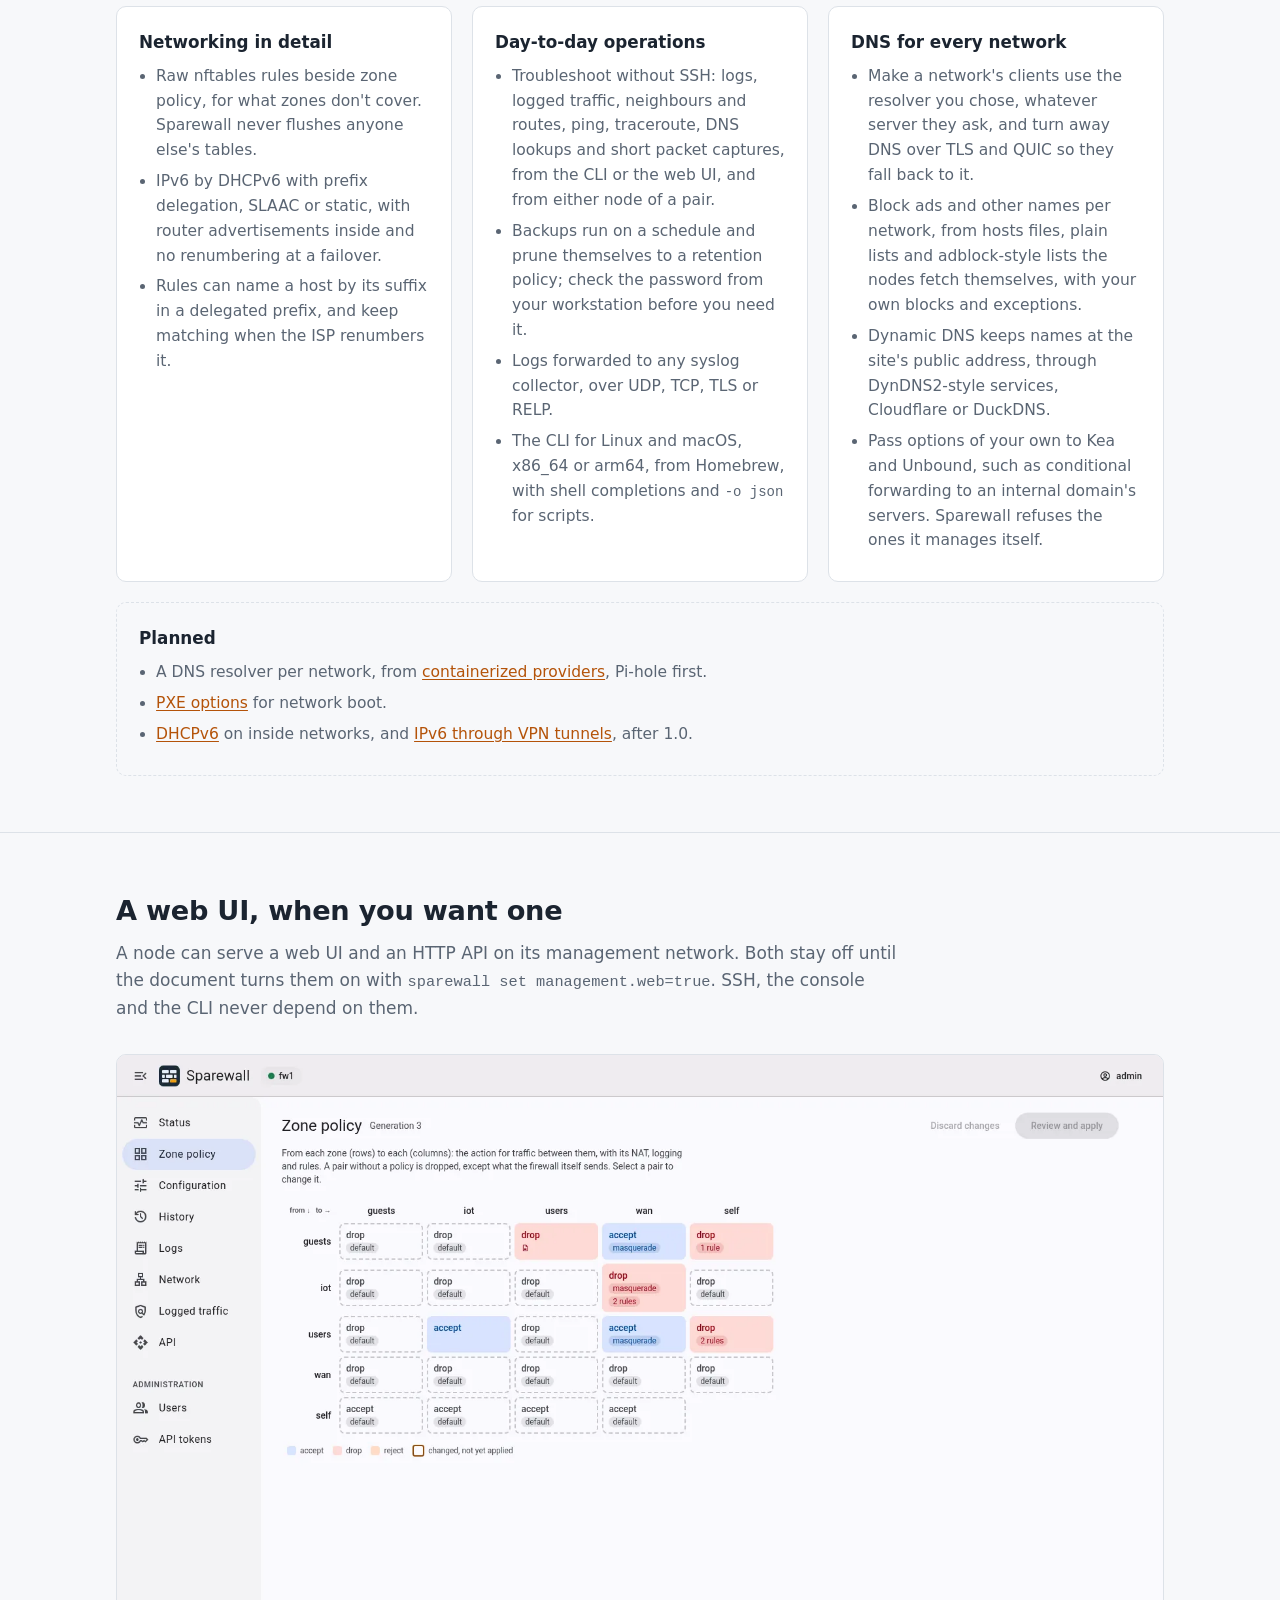
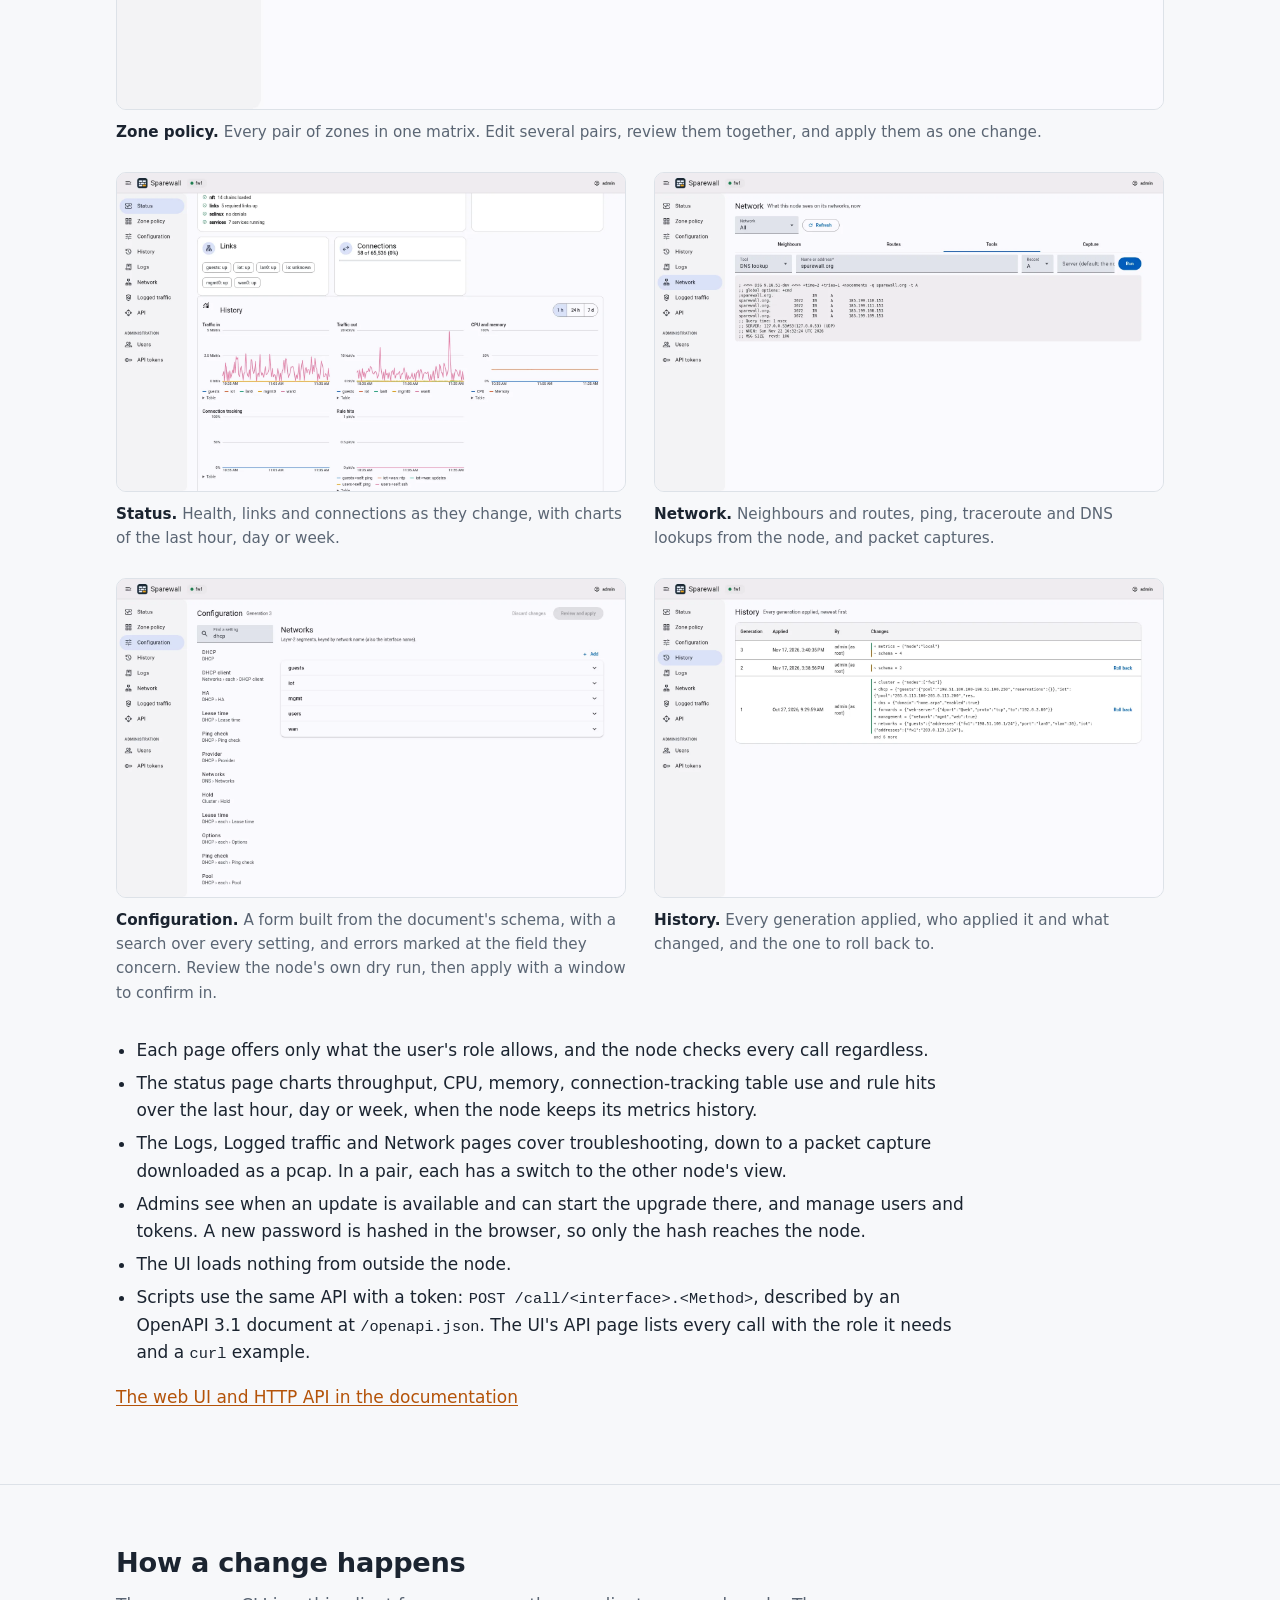
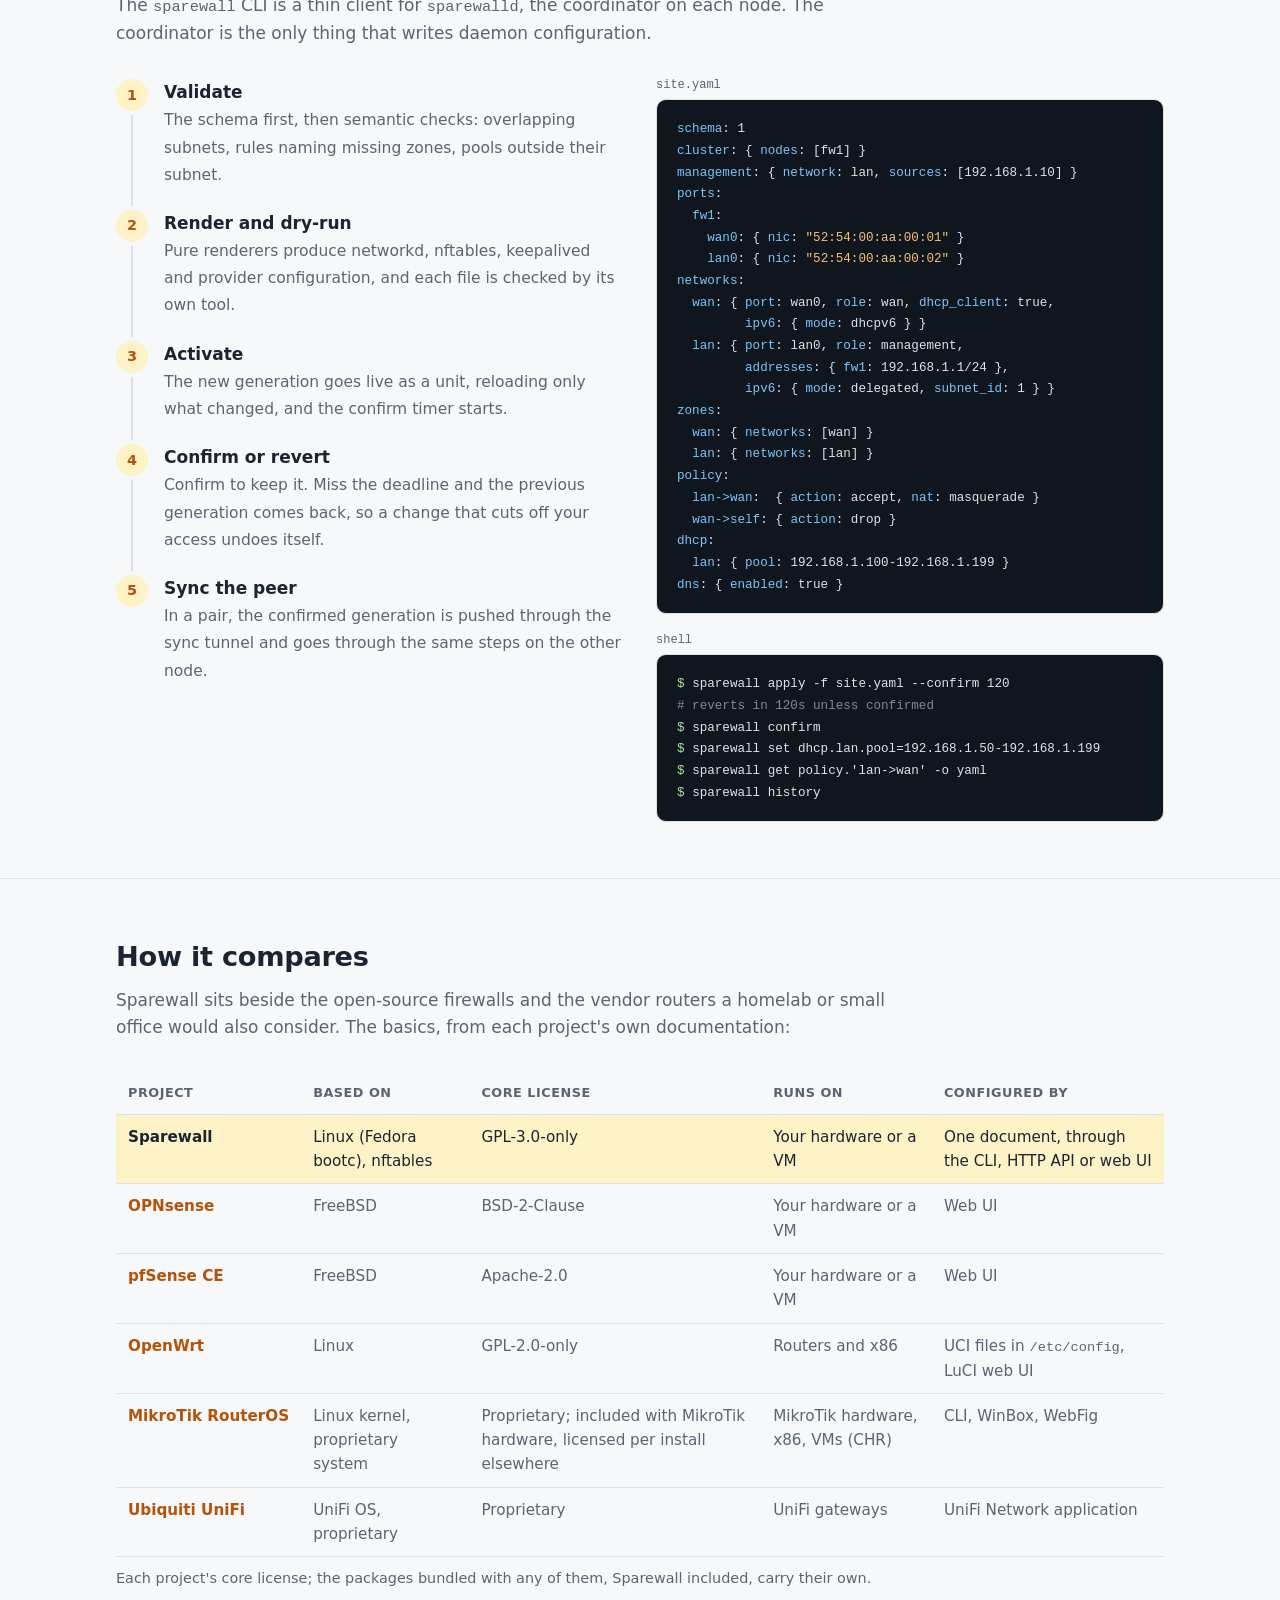
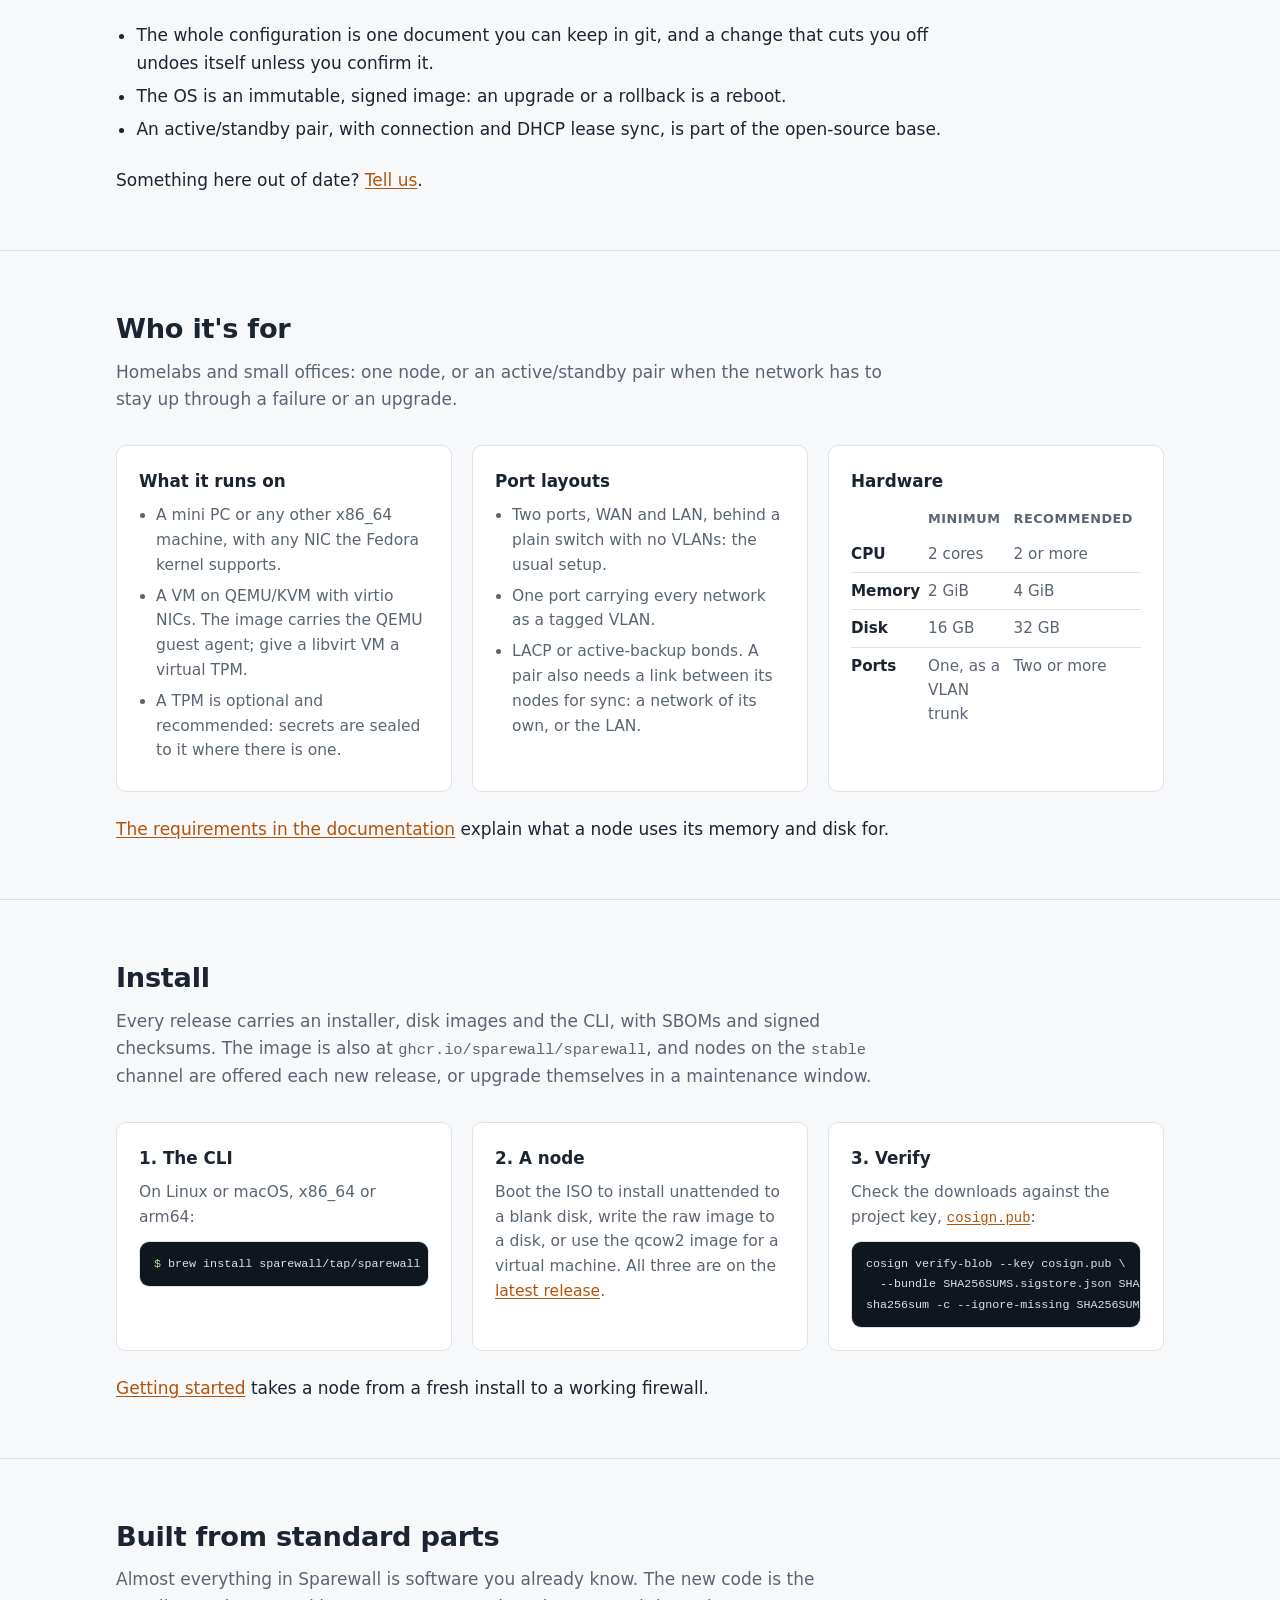
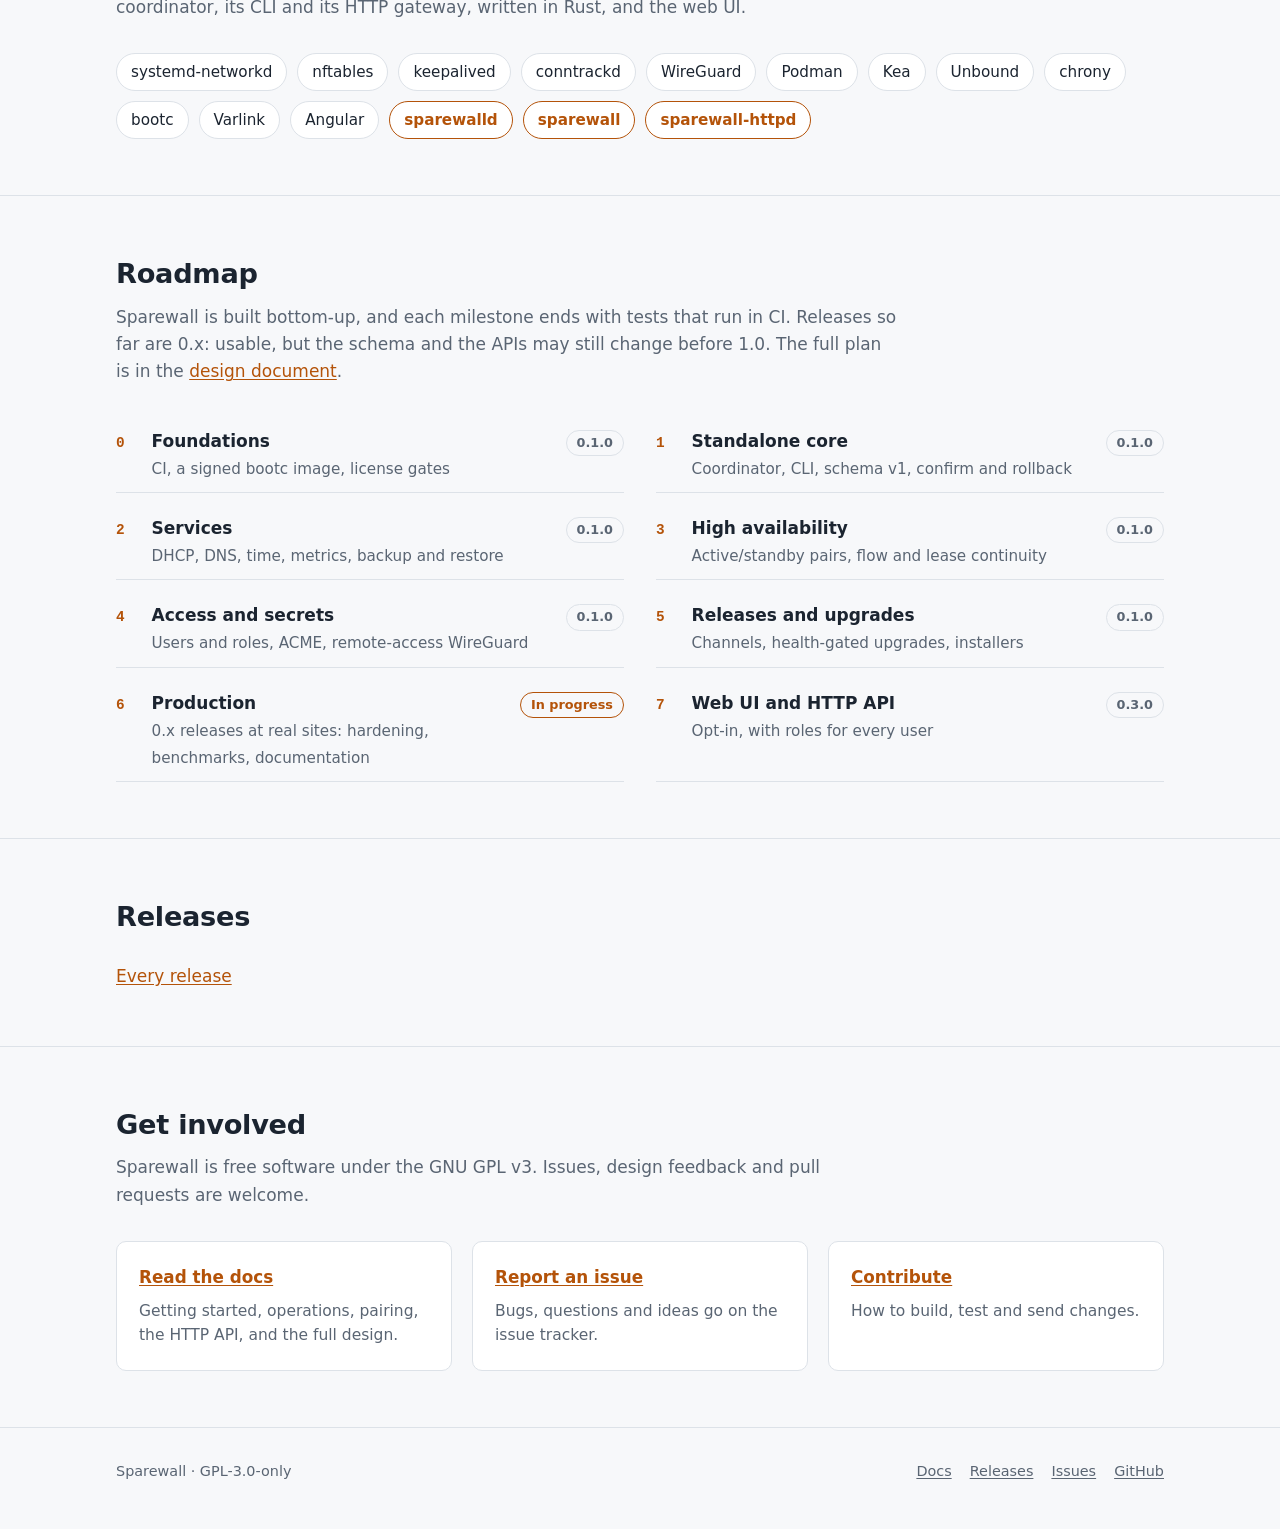
==== commit 591cc793: "Don't imply dynamic DNS gets around CGNAT It finds and publishes the public address, but a connectio" ====
--- a/index.html
+++ b/index.html
@@ -153,10 +153,19 @@
               <li>The CLI for Linux and macOS, x86_64 or arm64, from Homebrew, with shell completions and <code>-o json</code> for scripts.</li>
             </ul>
           </div>
+          <div class="card">
+            <h3>DNS for every network</h3>
+            <ul>
+              <li>Make a network's clients use the resolver you chose, whatever server they ask, and turn away DNS over TLS and QUIC so they fall back to it.</li>
+              <li>Block ads and other names per network, from hosts files, plain lists and adblock-style lists the nodes fetch themselves, with your own blocks and exceptions.</li>
+              <li>Dynamic DNS keeps names at the site's public address, through DynDNS2-style services, Cloudflare or DuckDNS.</li>
+              <li>Pass options of your own to Kea and Unbound, such as conditional forwarding to an internal domain's servers. Sparewall refuses the ones it manages itself.</li>
+            </ul>
+          </div>
           <div class="card planned">
             <h3>Planned</h3>
             <ul>
-              <li><a href="https://github.com/sparewall/sparewall/issues/75">Pi-hole</a> as a containerized DNS provider.</li>
+              <li>A DNS resolver per network, from <a href="https://github.com/sparewall/sparewall/issues/75">containerized providers</a>, Pi-hole first.</li>
               <li><a href="https://github.com/sparewall/sparewall/issues/144">PXE options</a> for network boot.</li>
               <li><a href="https://github.com/sparewall/sparewall/issues/217">DHCPv6</a> on inside networks, and <a href="https://github.com/sparewall/sparewall/issues/218">IPv6 through VPN tunnels</a>, after 1.0.</li>
             </ul>
@@ -196,7 +205,7 @@
               <source srcset="assets/screenshots/config-dark.webp" media="(prefers-color-scheme: dark)">
               <img src="assets/screenshots/config-light.webp" width="1600" height="1000" loading="lazy" alt="The configuration page: a search for dhcp lists every matching setting, beside the networks section.">
             </picture>
-            <figcaption><strong>Configuration.</strong> A form built from the document's schema, with a search over every setting. Review the node's own dry run, then apply with a window to confirm in.</figcaption>
+            <figcaption><strong>Configuration.</strong> A form built from the document's schema, with a search over every setting, and errors marked at the field they concern. Review the node's own dry run, then apply with a window to confirm in.</figcaption>
           </figure>
           <figure class="shot">
             <picture>
@@ -280,7 +289,6 @@
               <tr><th scope="row"><a href="https://docs.opnsense.org/intro.html">OPNsense</a></th><td data-label="Based on">FreeBSD</td><td data-label="Core license">BSD-2-Clause</td><td data-label="Runs on">Your hardware or a VM</td><td data-label="Configured by">Web UI</td></tr>
               <tr><th scope="row"><a href="https://docs.netgate.com/pfsense/en/latest/general/index.html">pfSense CE</a></th><td data-label="Based on">FreeBSD</td><td data-label="Core license">Apache-2.0</td><td data-label="Runs on">Your hardware or a VM</td><td data-label="Configured by">Web UI</td></tr>
               <tr><th scope="row"><a href="https://openwrt.org/docs/guide-user/base-system/uci">OpenWrt</a></th><td data-label="Based on">Linux</td><td data-label="Core license">GPL-2.0-only</td><td data-label="Runs on">Routers and x86</td><td data-label="Configured by">UCI files in <code>/etc/config</code>, LuCI web UI</td></tr>
-              <tr><th scope="row"><a href="https://www.ipfire.org/docs">IPFire</a></th><td data-label="Based on">Linux, its own distribution</td><td data-label="Core license">GPL-3.0-or-later</td><td data-label="Runs on">Your hardware or a VM (x86_64, ARM64), cloud images</td><td data-label="Configured by">Web UI</td></tr>
               <tr><th scope="row"><a href="https://help.mikrotik.com/docs/spaces/ROS/pages/328149/RouterOS">MikroTik RouterOS</a></th><td data-label="Based on">Linux kernel, proprietary system</td><td data-label="Core license">Proprietary; included with MikroTik hardware, licensed per install elsewhere</td><td data-label="Runs on">MikroTik hardware, x86, VMs (CHR)</td><td data-label="Configured by">CLI, WinBox, WebFig</td></tr>
               <tr><th scope="row"><a href="https://help.ui.com/hc/en-us/articles/115003173168-Zone-Based-Firewalls-in-UniFi">Ubiquiti UniFi</a></th><td data-label="Based on">UniFi OS, proprietary</td><td data-label="Core license">Proprietary</td><td data-label="Runs on">UniFi gateways</td><td data-label="Configured by">UniFi Network application</td></tr>
             </tbody>
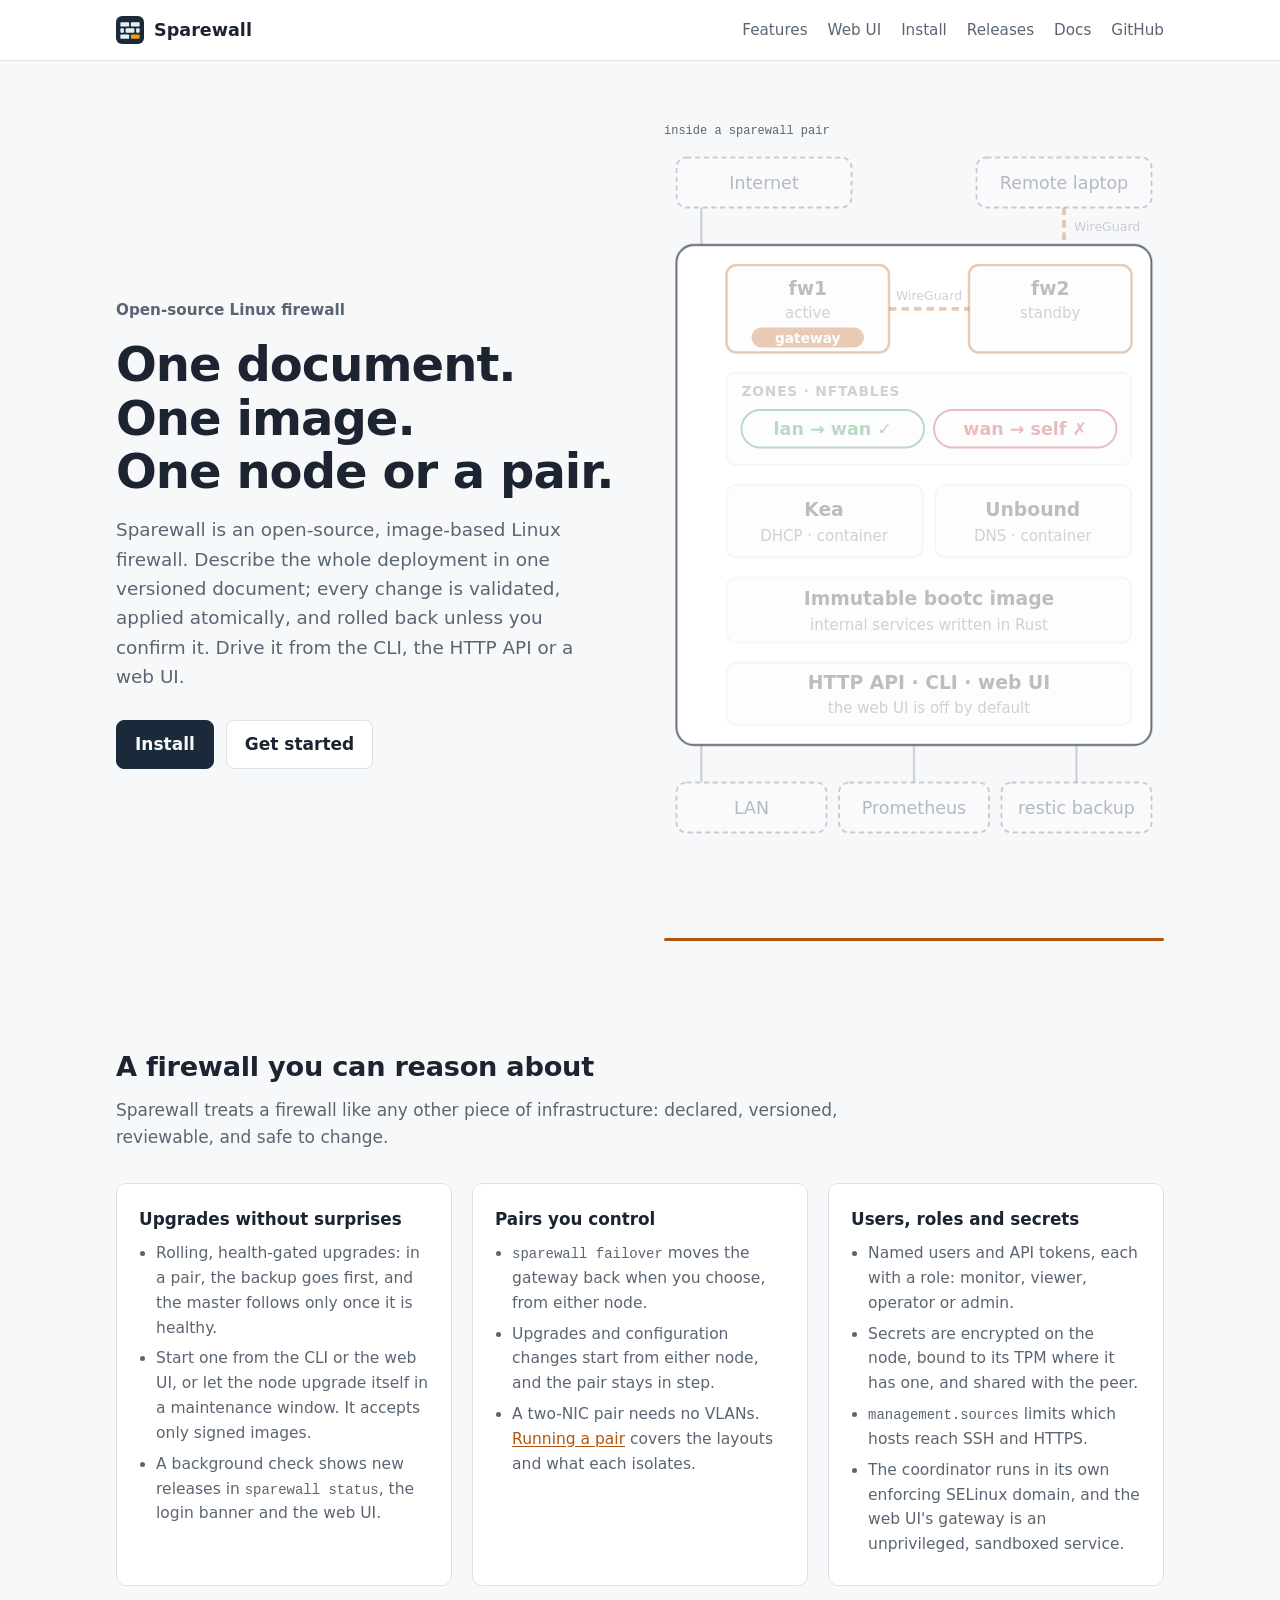
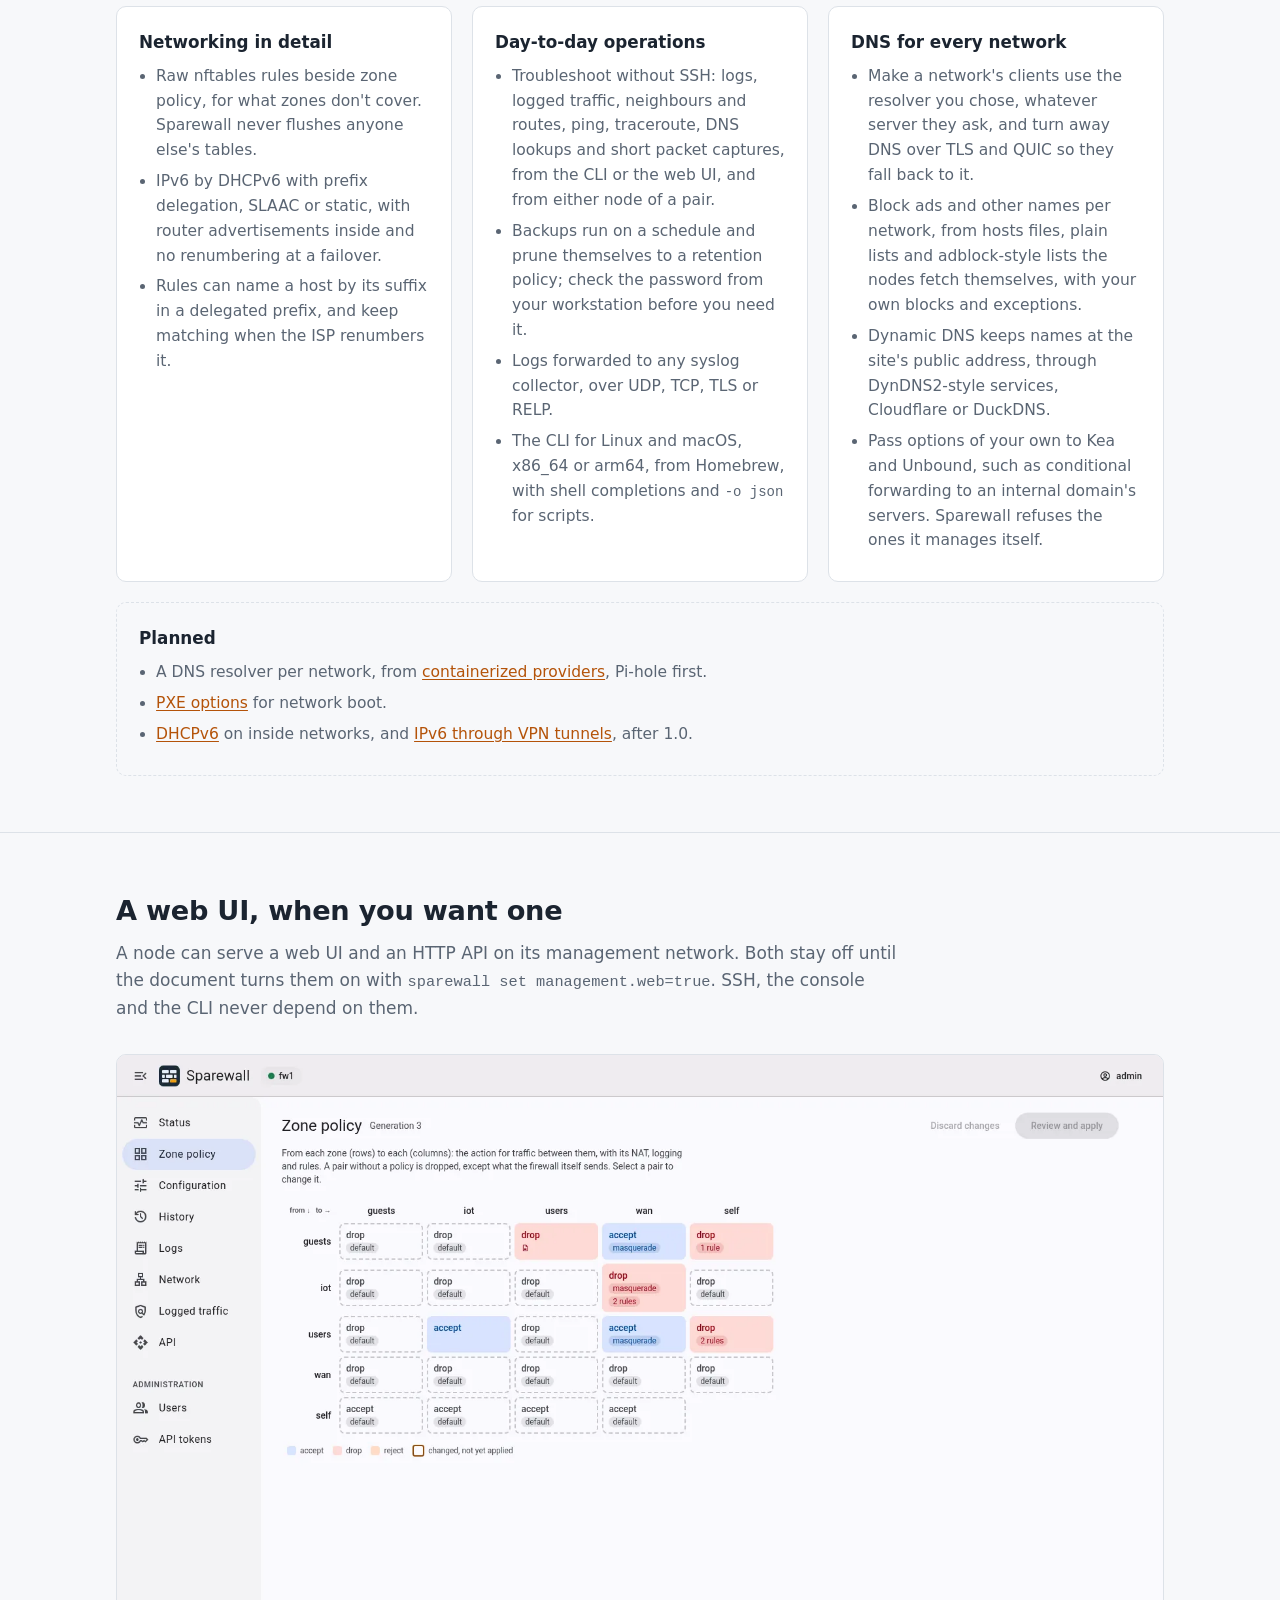
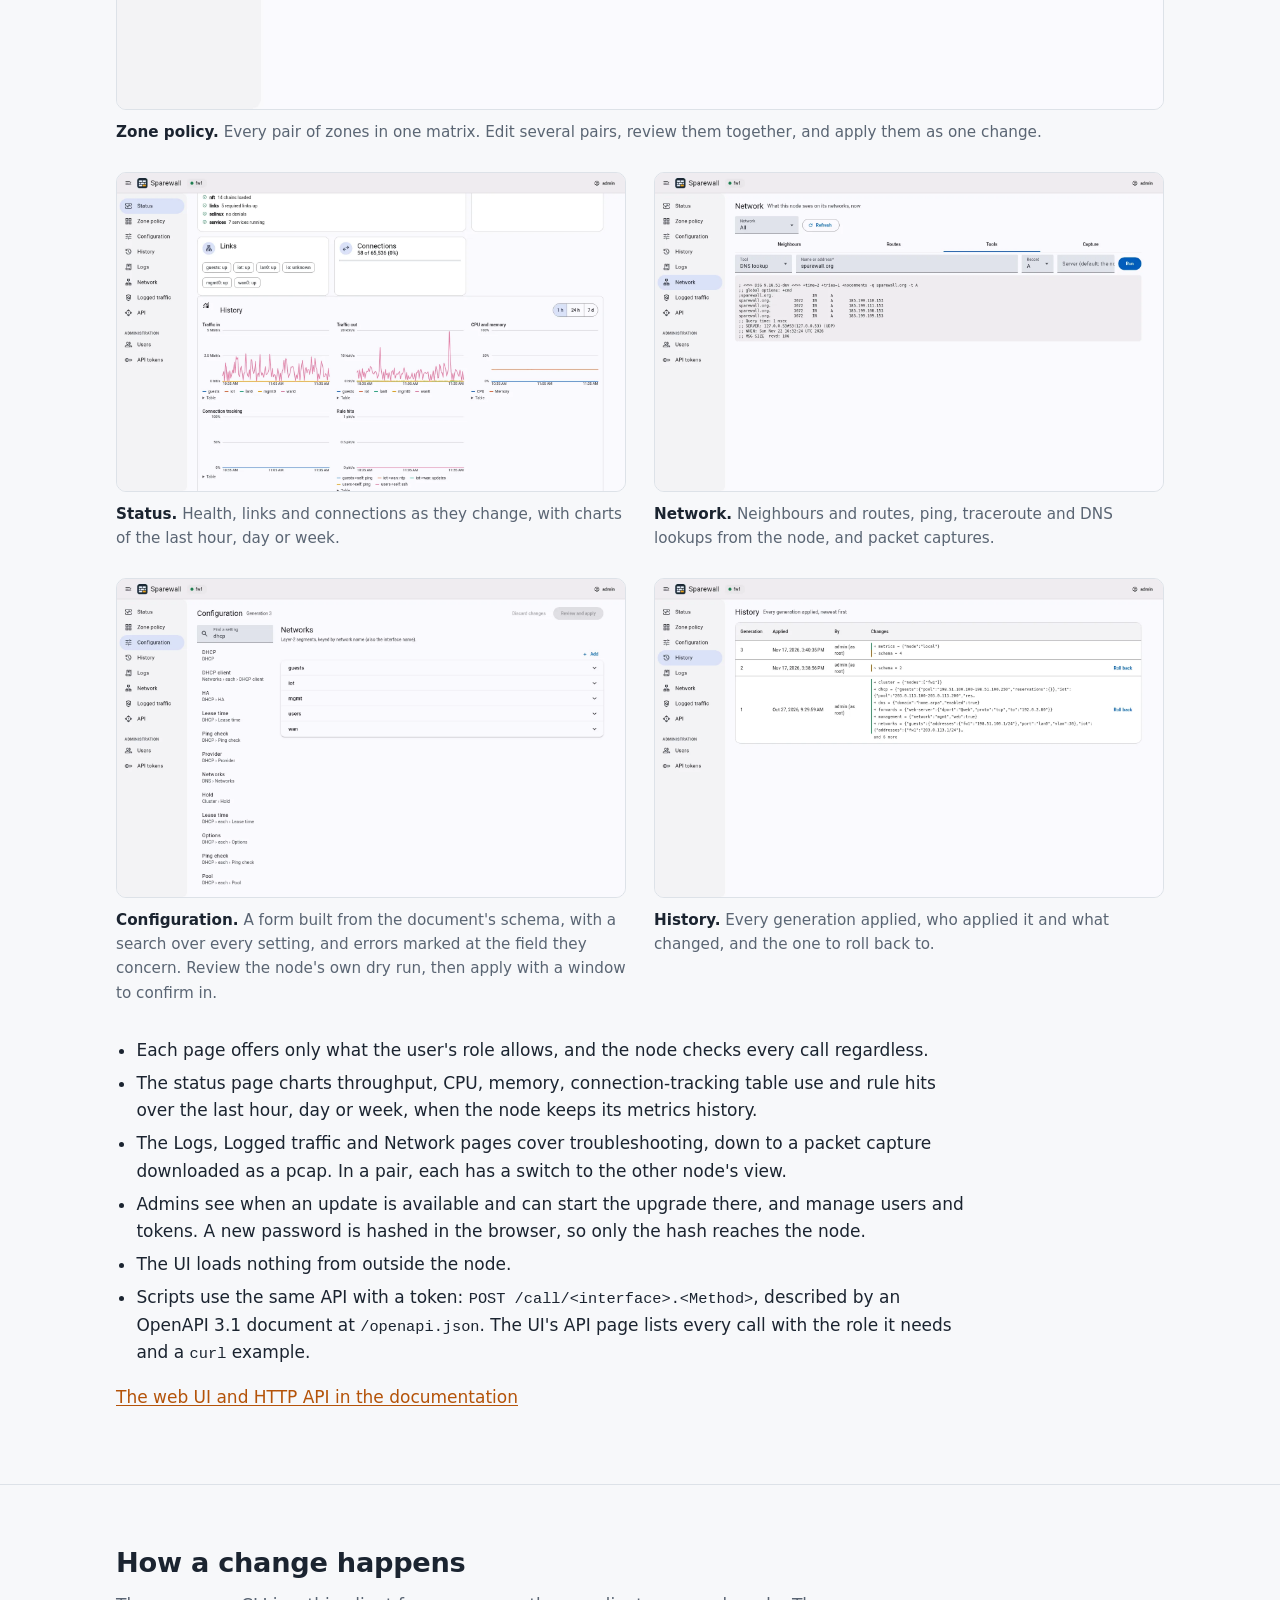
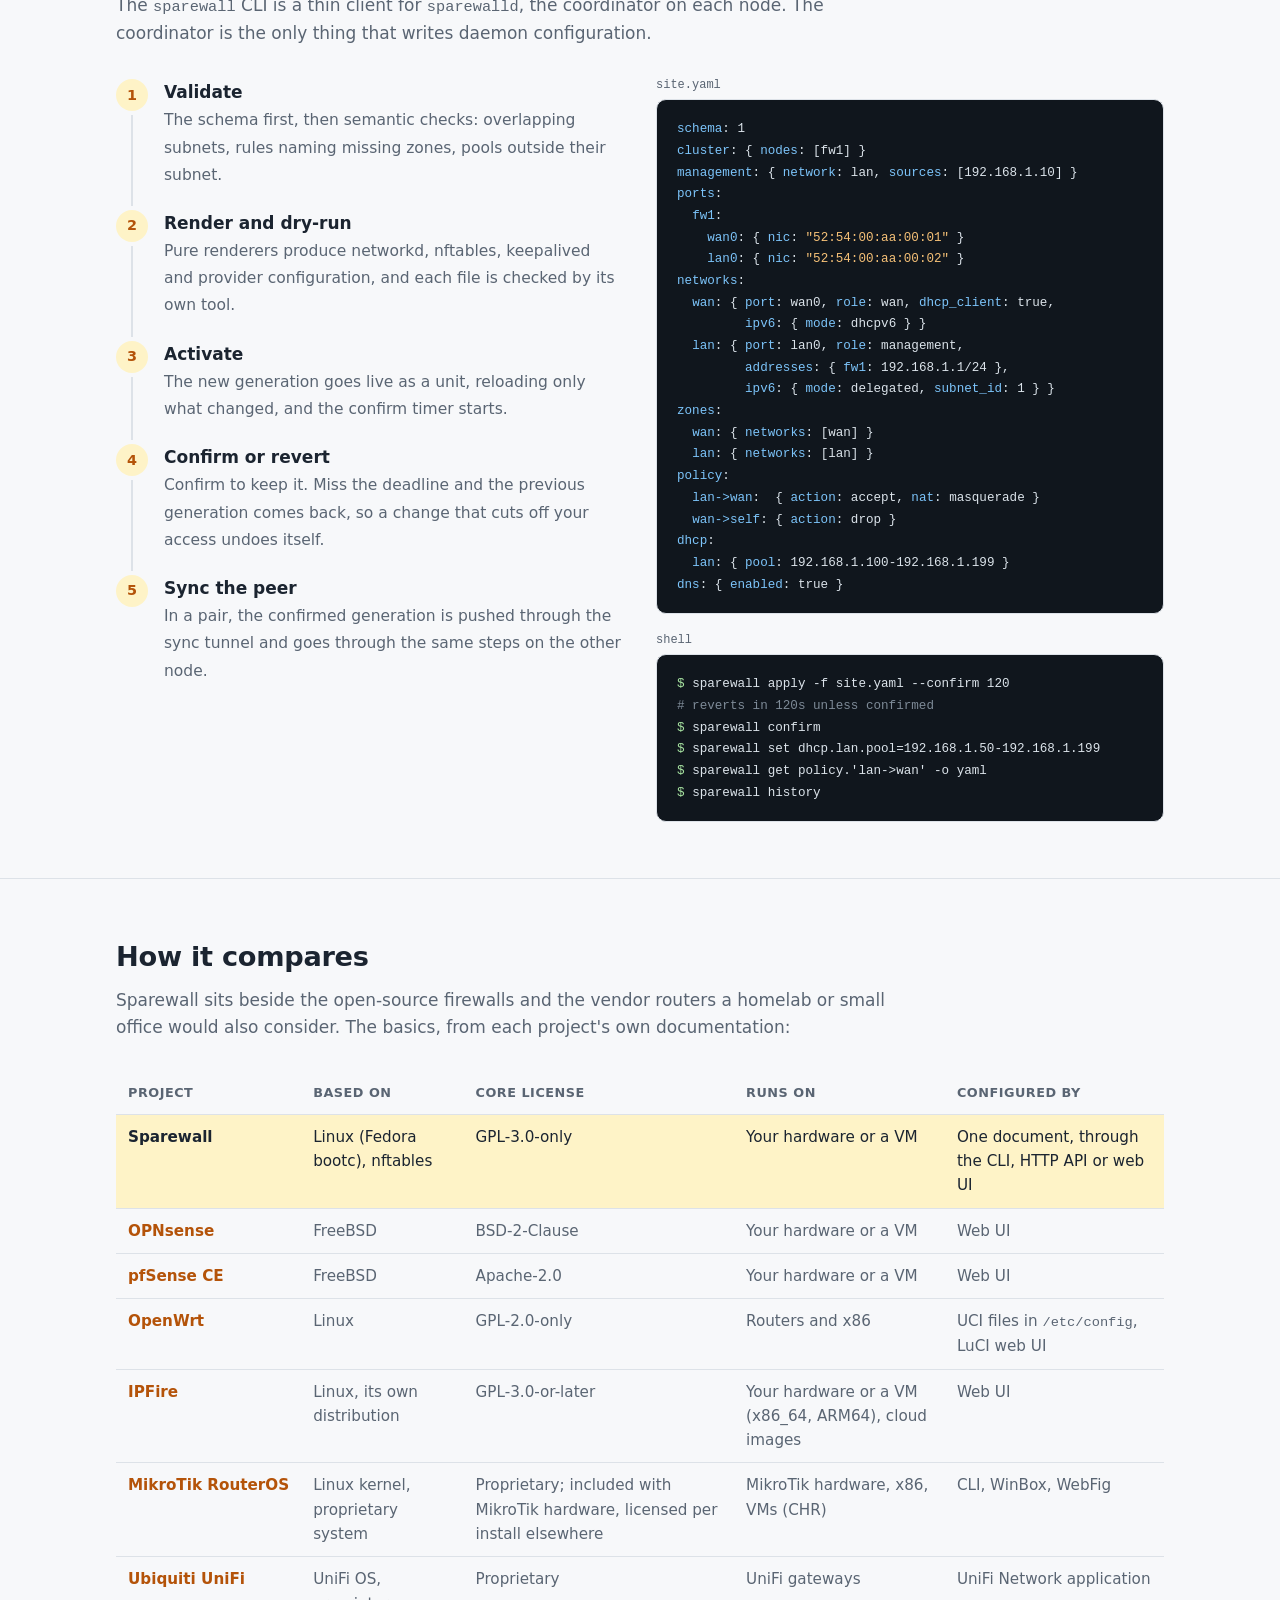
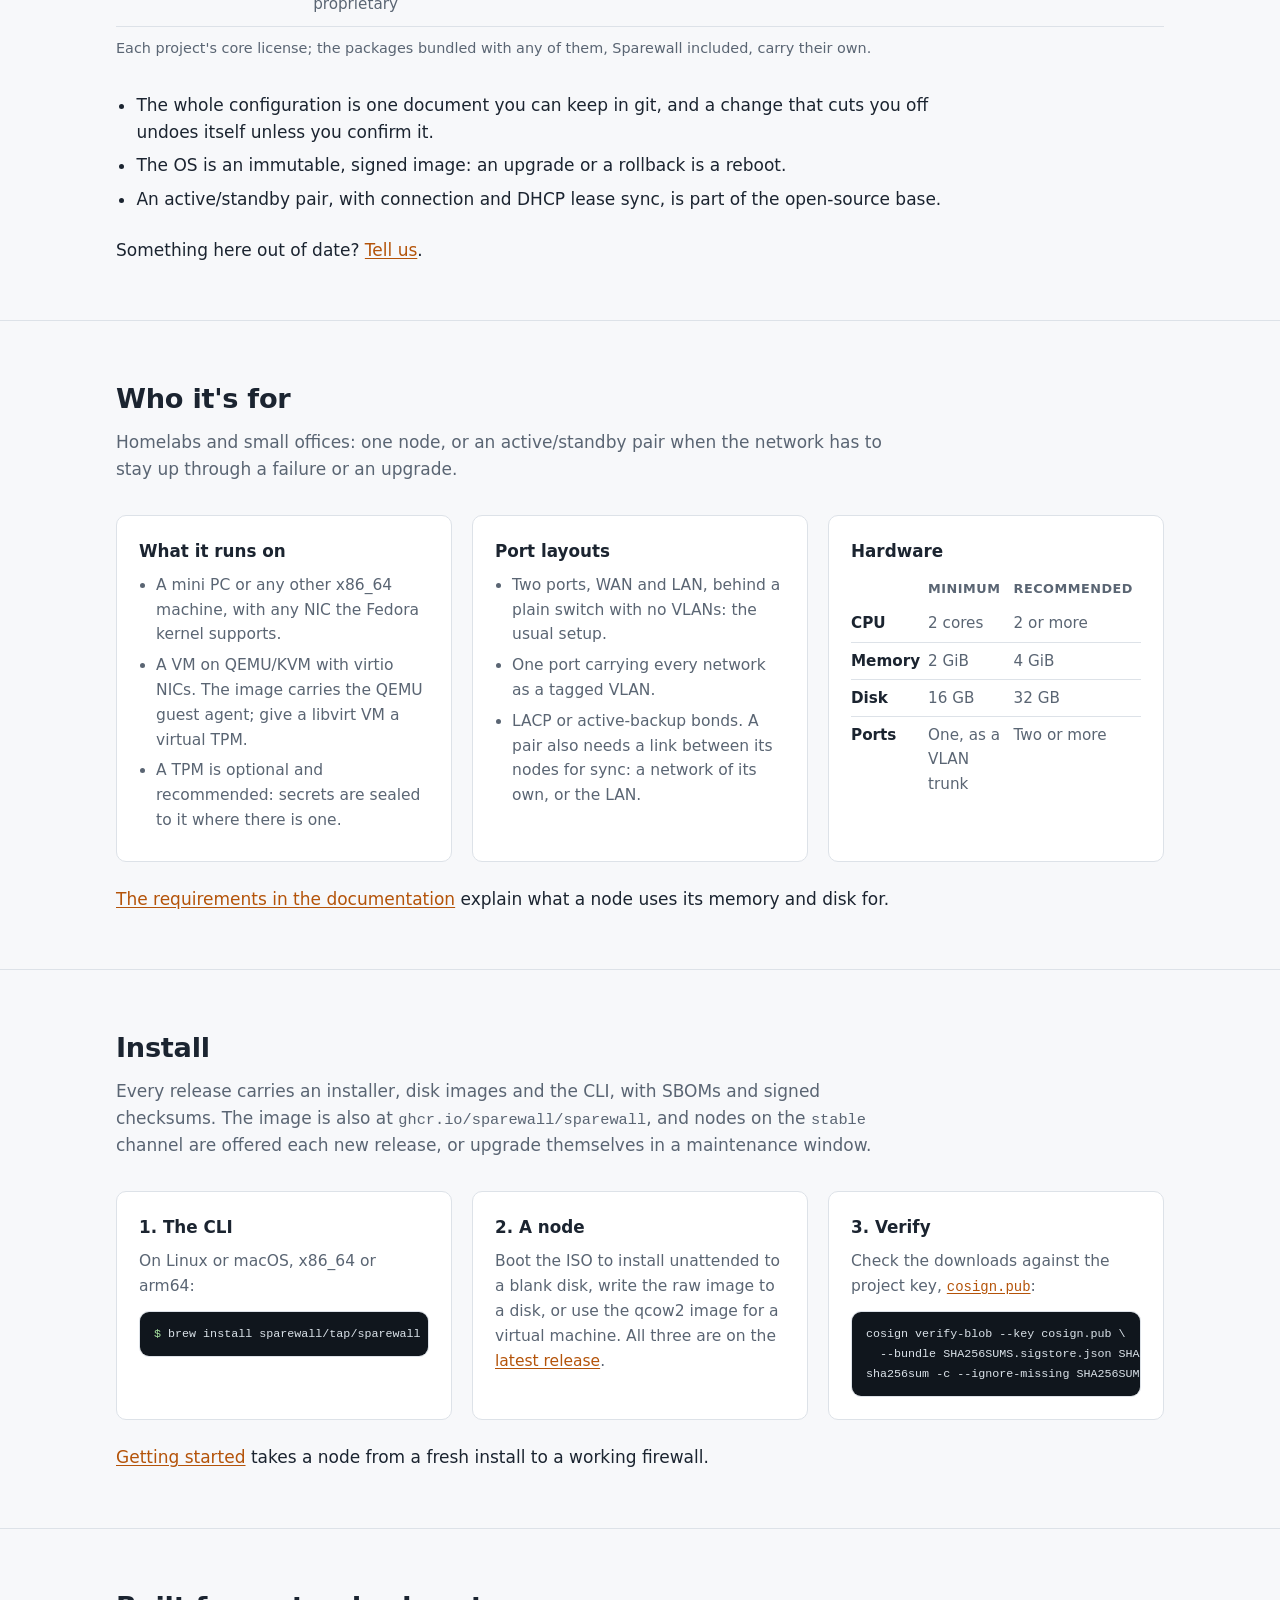
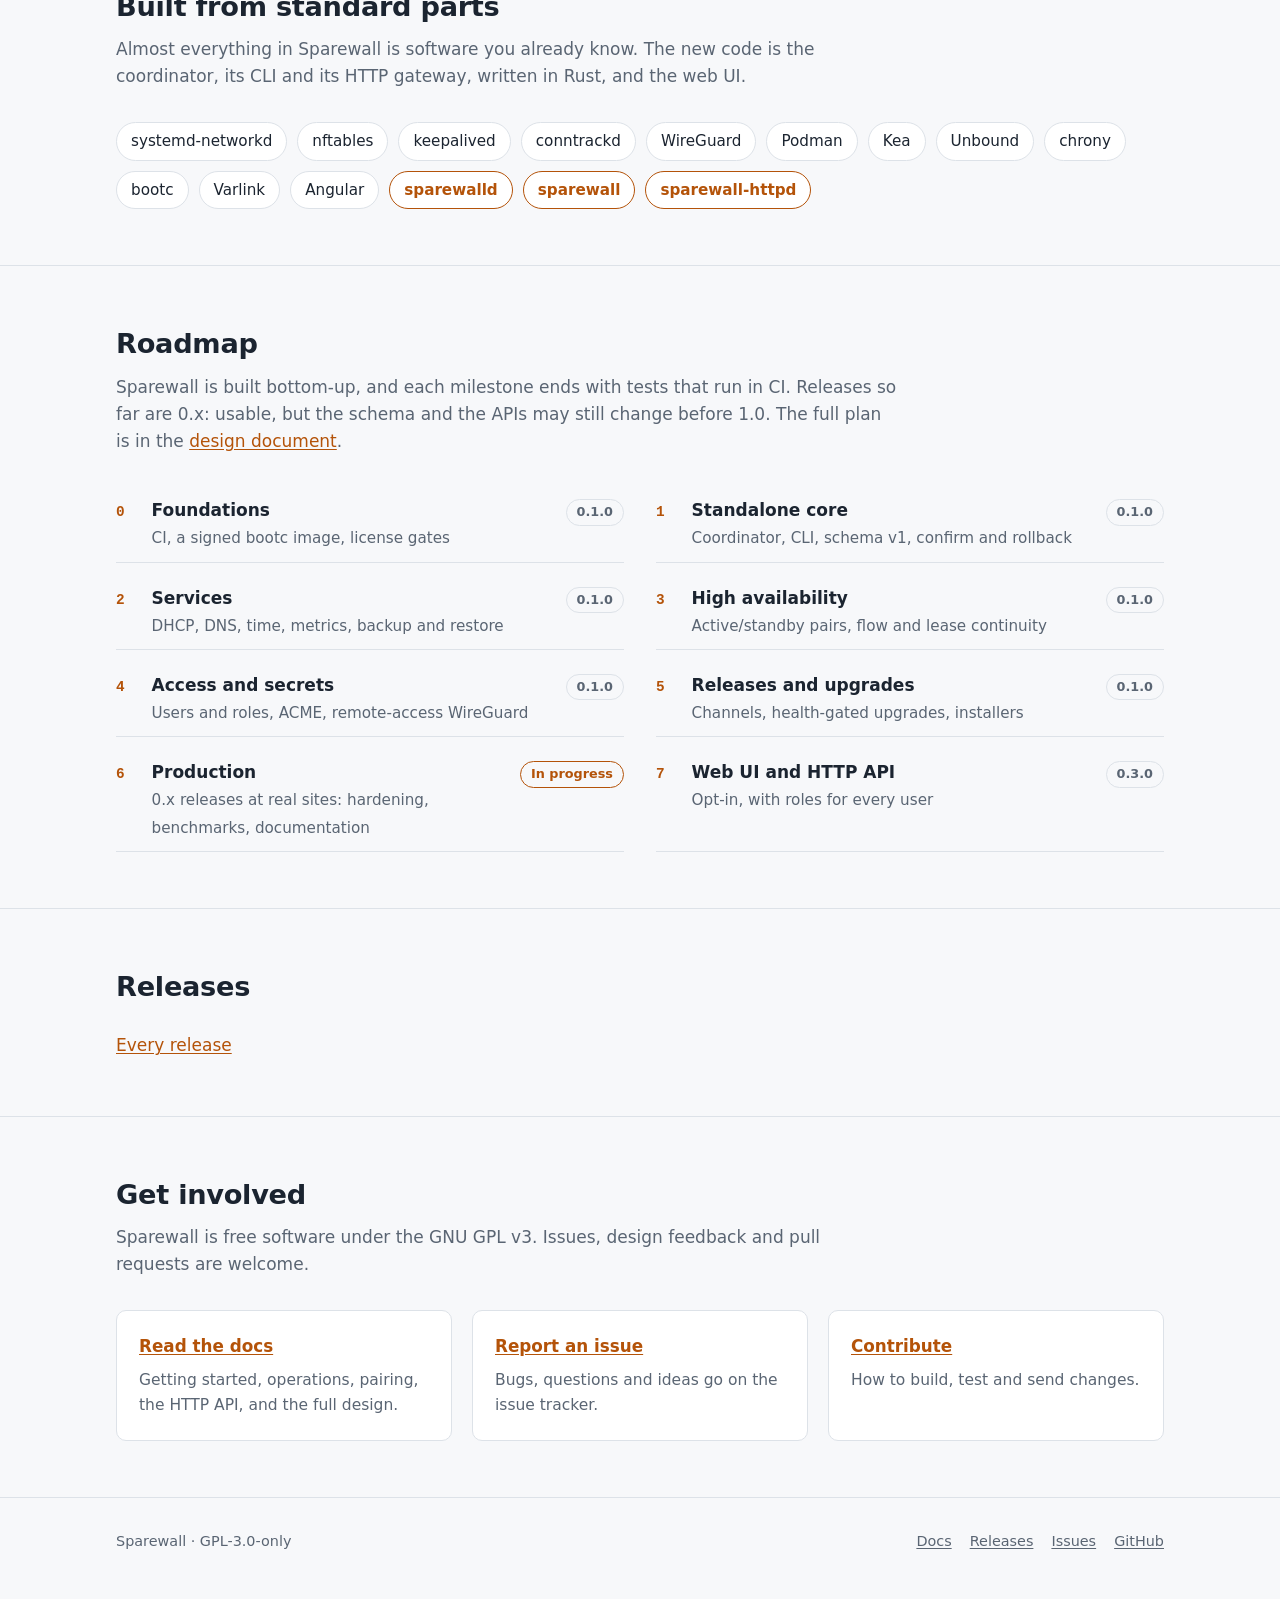
==== commit de89e227: "Describe 0.8.0's DNS features on the home page (#23) * Describe 0.8.0's DNS features on the home pag" ====
--- a/index.html
+++ b/index.html
@@ -289,6 +289,7 @@
               <tr><th scope="row"><a href="https://docs.opnsense.org/intro.html">OPNsense</a></th><td data-label="Based on">FreeBSD</td><td data-label="Core license">BSD-2-Clause</td><td data-label="Runs on">Your hardware or a VM</td><td data-label="Configured by">Web UI</td></tr>
               <tr><th scope="row"><a href="https://docs.netgate.com/pfsense/en/latest/general/index.html">pfSense CE</a></th><td data-label="Based on">FreeBSD</td><td data-label="Core license">Apache-2.0</td><td data-label="Runs on">Your hardware or a VM</td><td data-label="Configured by">Web UI</td></tr>
               <tr><th scope="row"><a href="https://openwrt.org/docs/guide-user/base-system/uci">OpenWrt</a></th><td data-label="Based on">Linux</td><td data-label="Core license">GPL-2.0-only</td><td data-label="Runs on">Routers and x86</td><td data-label="Configured by">UCI files in <code>/etc/config</code>, LuCI web UI</td></tr>
+              <tr><th scope="row"><a href="https://www.ipfire.org/docs">IPFire</a></th><td data-label="Based on">Linux, its own distribution</td><td data-label="Core license">GPL-3.0-or-later</td><td data-label="Runs on">Your hardware or a VM (x86_64, ARM64), cloud images</td><td data-label="Configured by">Web UI</td></tr>
               <tr><th scope="row"><a href="https://help.mikrotik.com/docs/spaces/ROS/pages/328149/RouterOS">MikroTik RouterOS</a></th><td data-label="Based on">Linux kernel, proprietary system</td><td data-label="Core license">Proprietary; included with MikroTik hardware, licensed per install elsewhere</td><td data-label="Runs on">MikroTik hardware, x86, VMs (CHR)</td><td data-label="Configured by">CLI, WinBox, WebFig</td></tr>
               <tr><th scope="row"><a href="https://help.ui.com/hc/en-us/articles/115003173168-Zone-Based-Firewalls-in-UniFi">Ubiquiti UniFi</a></th><td data-label="Based on">UniFi OS, proprietary</td><td data-label="Core license">Proprietary</td><td data-label="Runs on">UniFi gateways</td><td data-label="Configured by">UniFi Network application</td></tr>
             </tbody>
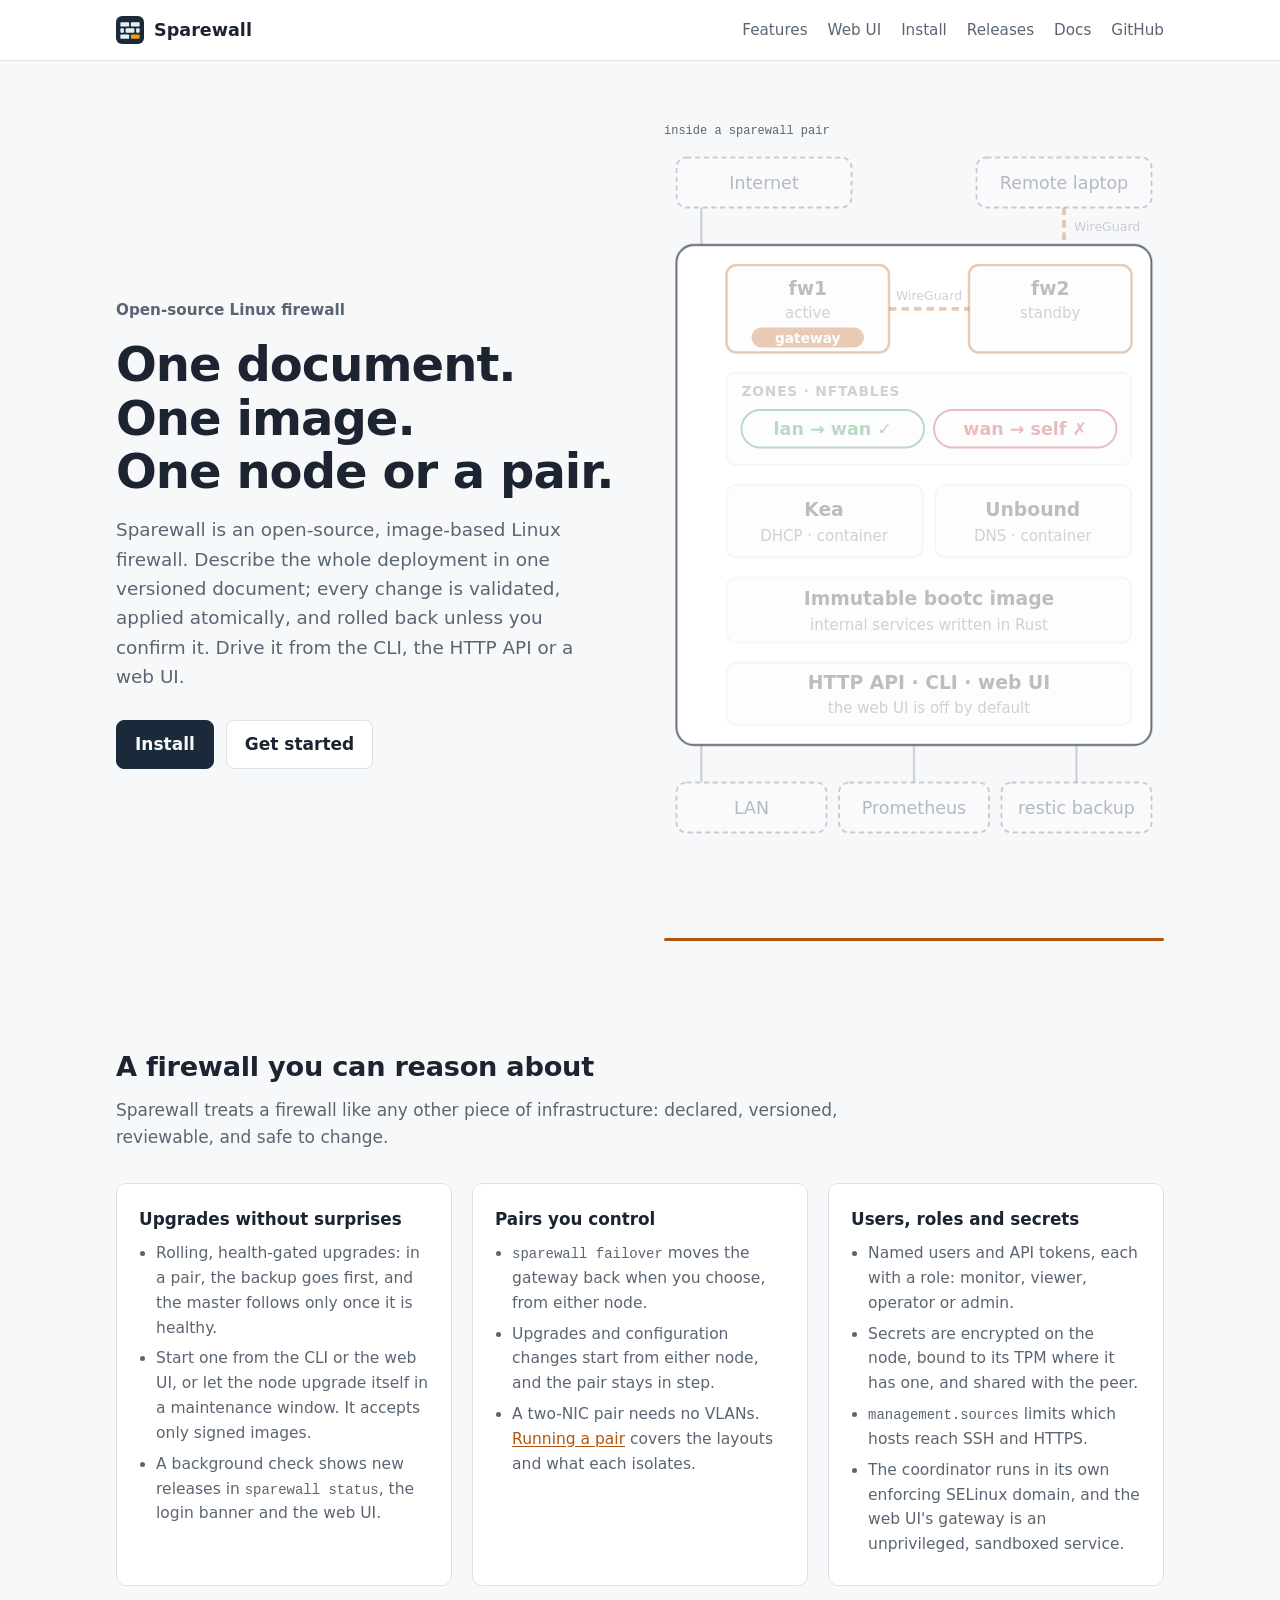
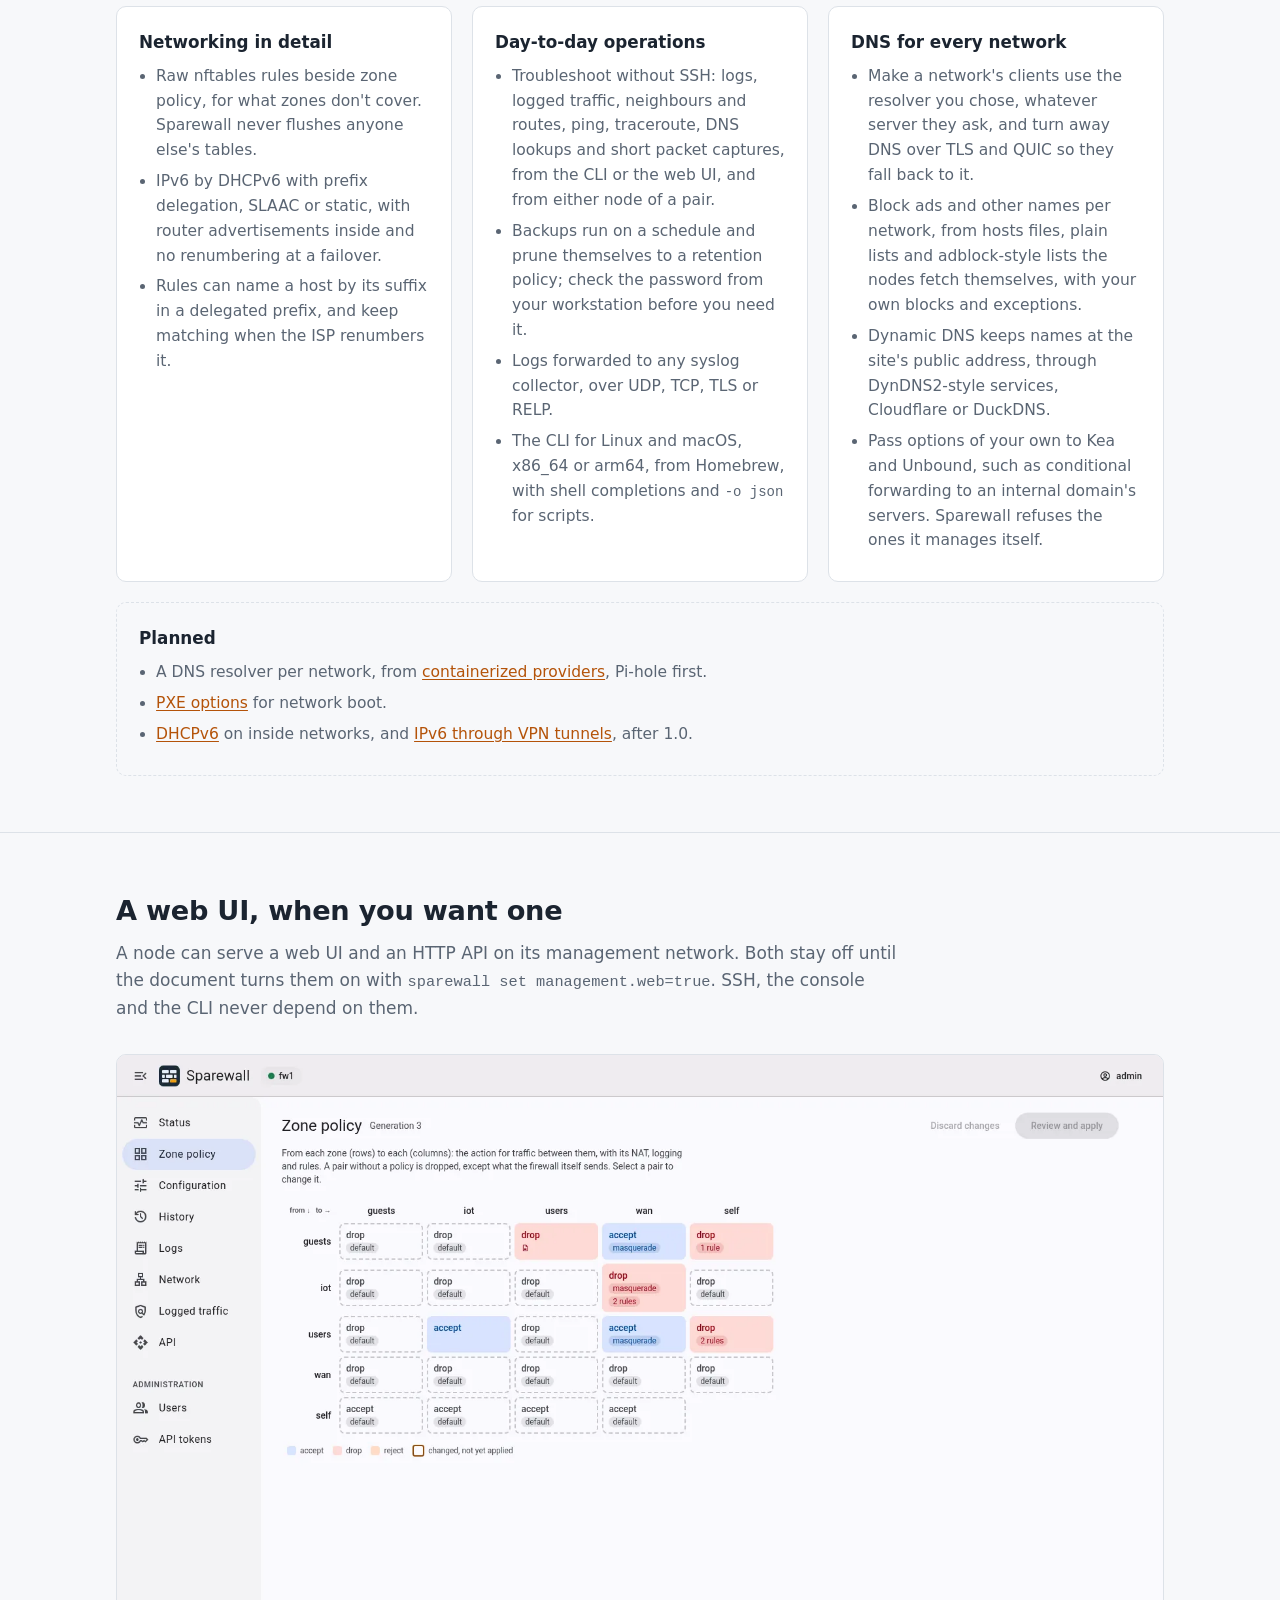
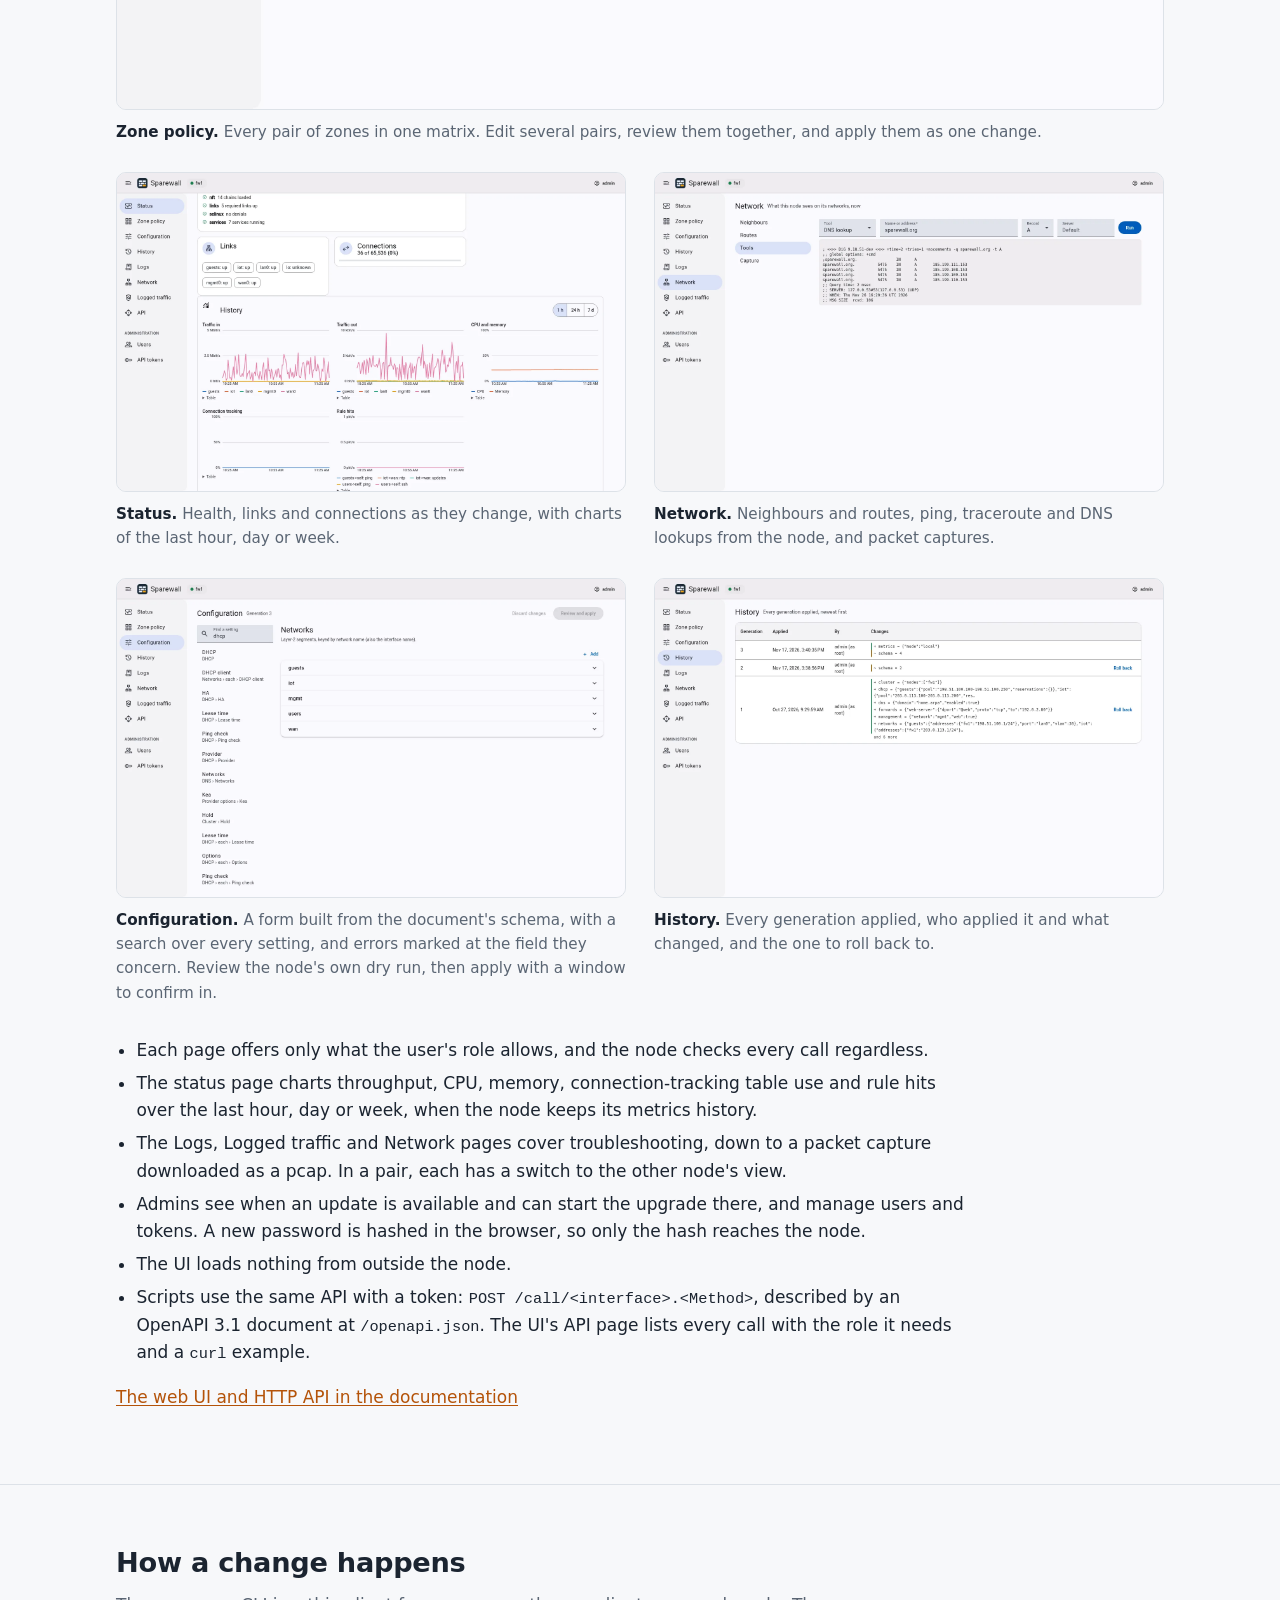
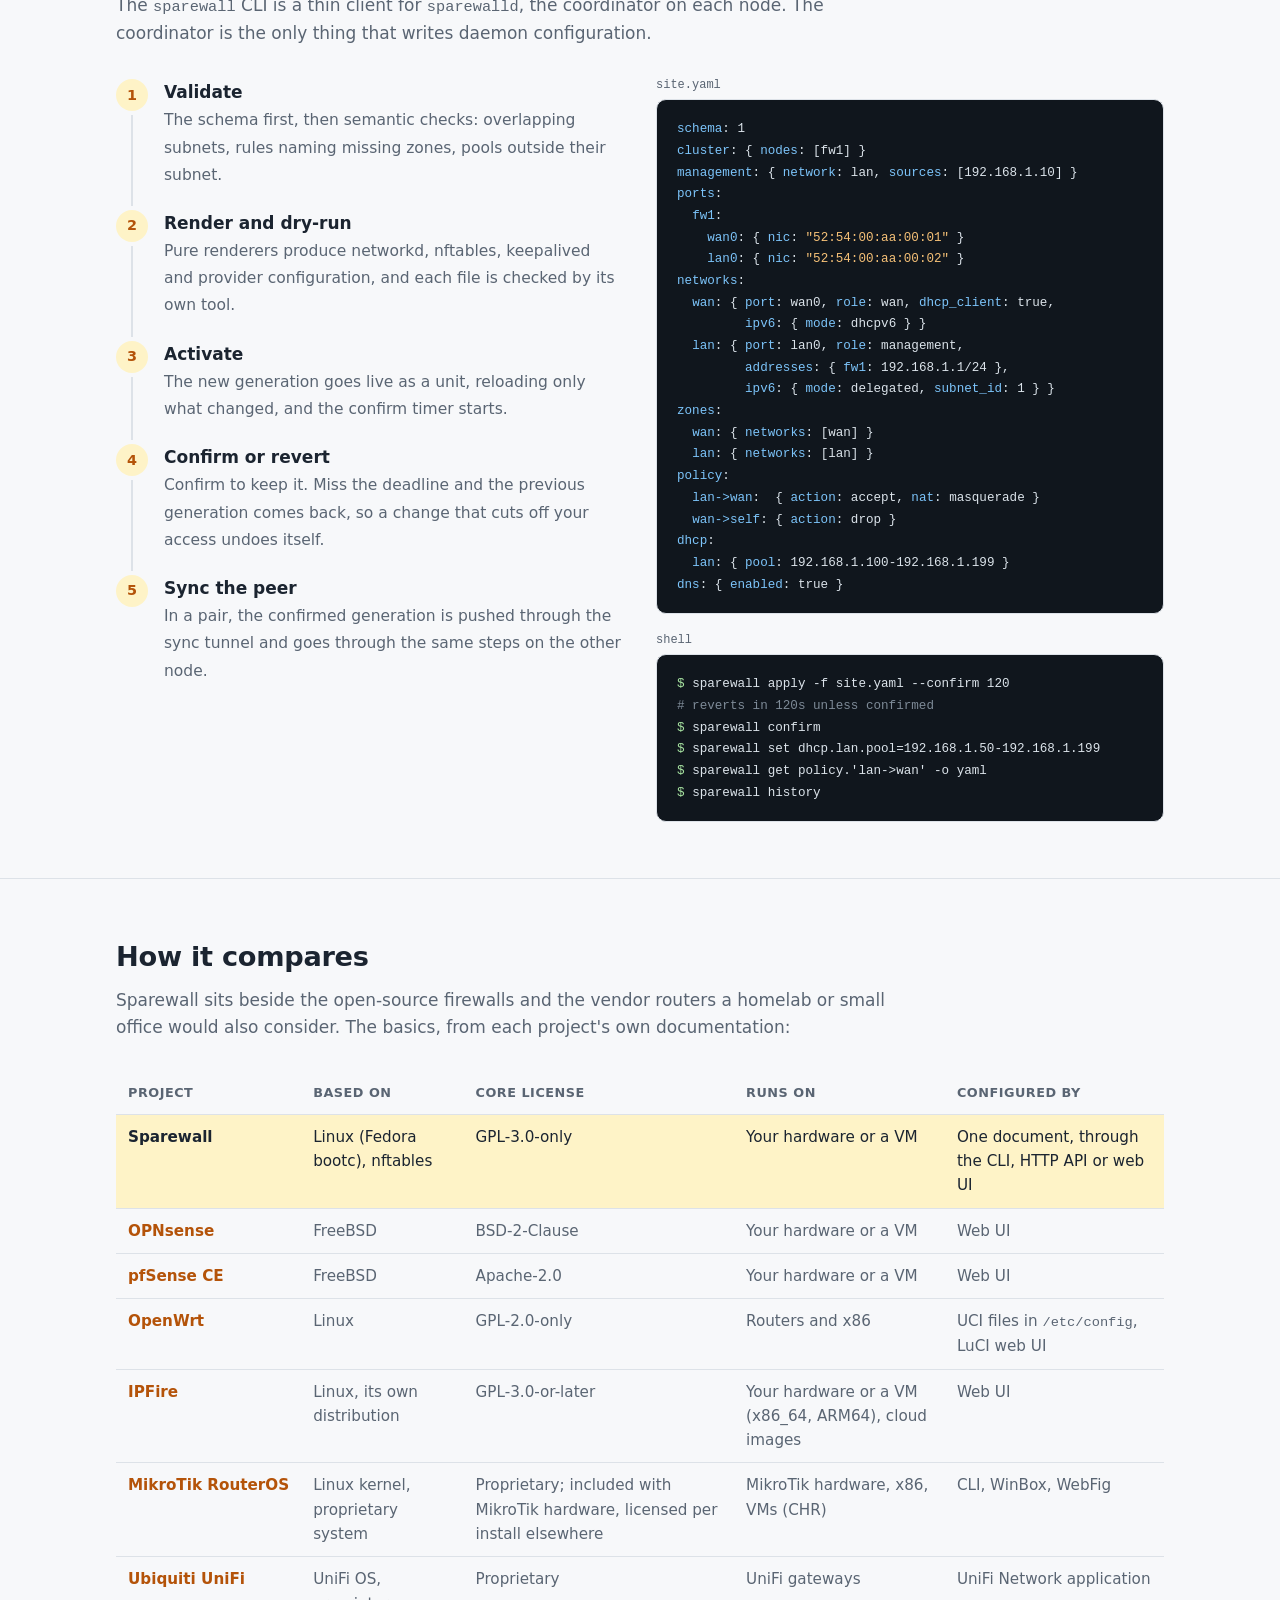
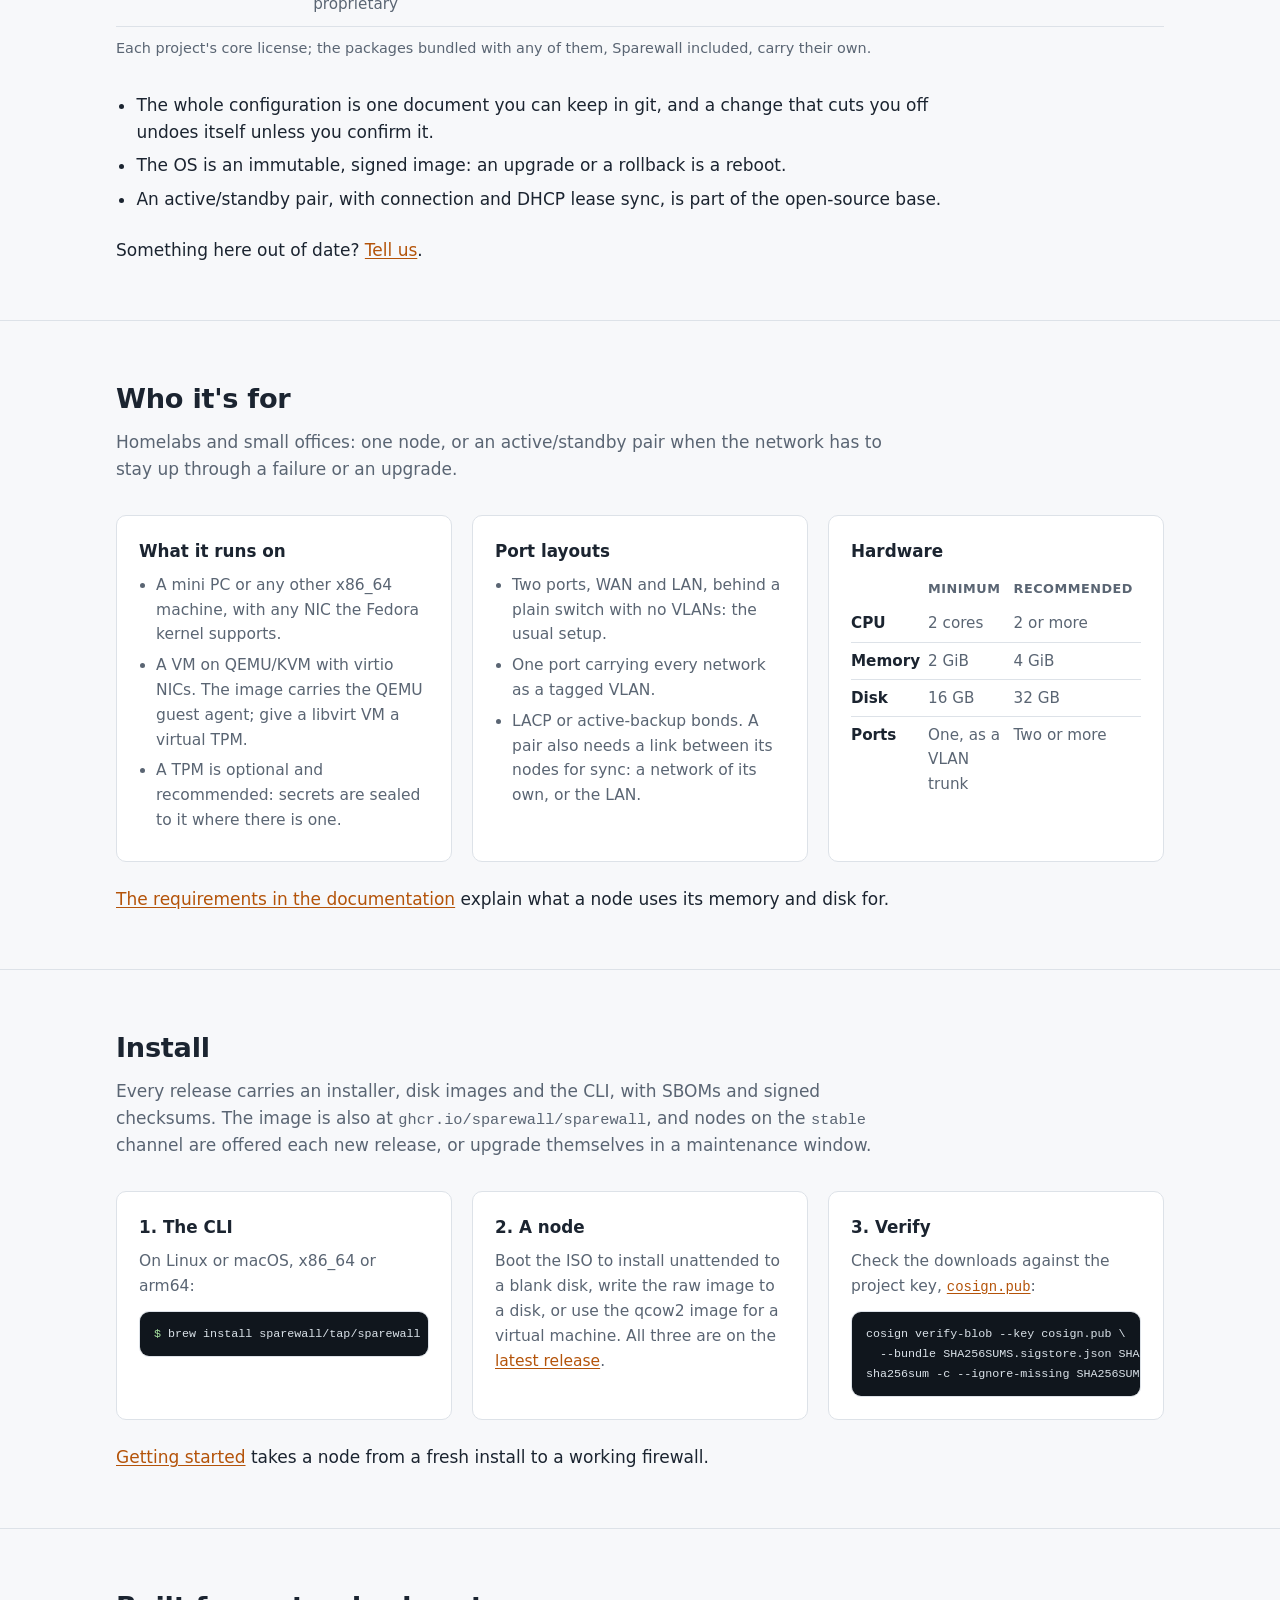
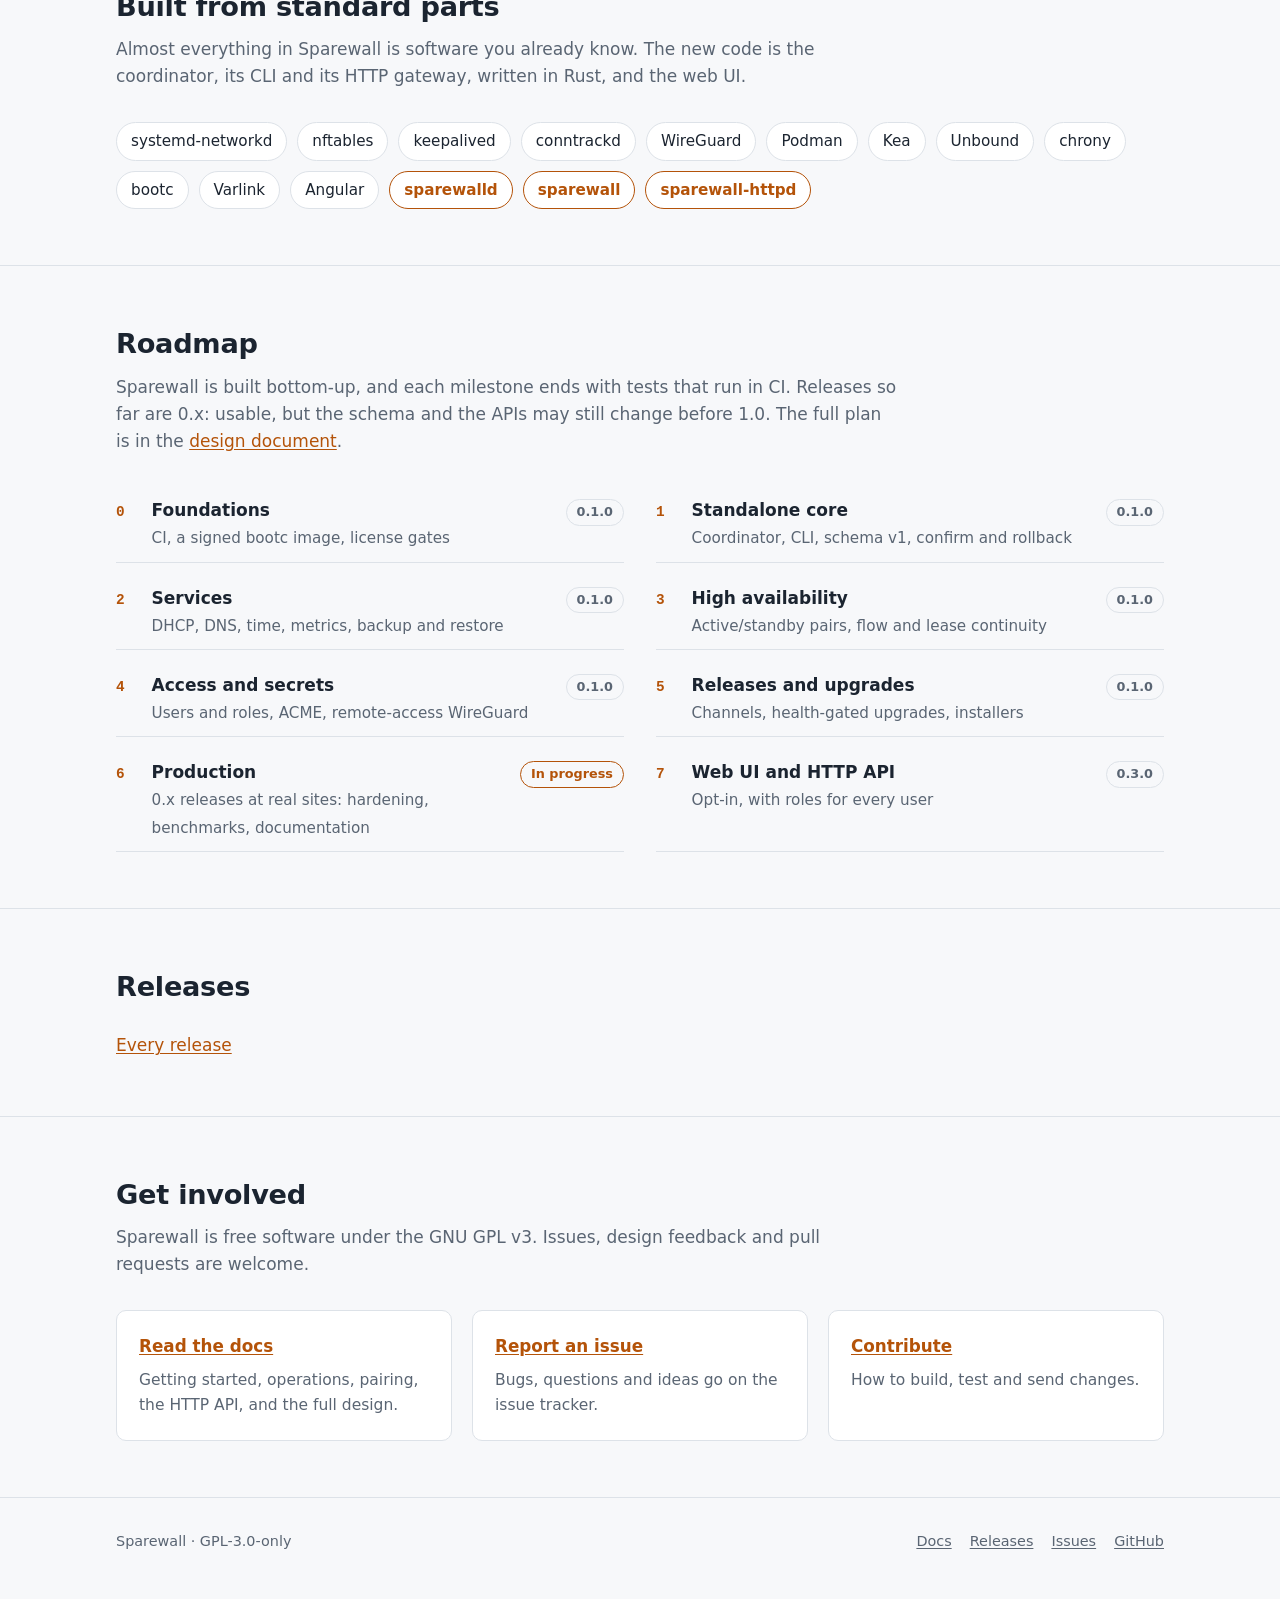
==== commit 09bb49a5: "Retake the web UI screenshots from a 0.8.0 demo - Network: sections are now listed down the side, an" ====
--- a/index.html
+++ b/index.html
@@ -196,7 +196,7 @@
           <figure class="shot">
             <picture>
               <source srcset="assets/screenshots/network-dark.webp" media="(prefers-color-scheme: dark)">
-              <img src="assets/screenshots/network-light.webp" width="1600" height="1000" loading="lazy" alt="The network page's Tools tab: a DNS lookup of sparewall.org from the node, with its answer.">
+              <img src="assets/screenshots/network-light.webp" width="1600" height="1000" loading="lazy" alt="The network page's Tools section: a DNS lookup of sparewall.org from the node, with its answer.">
             </picture>
             <figcaption><strong>Network.</strong> Neighbours and routes, ping, traceroute and DNS lookups from the node, and packet captures.</figcaption>
           </figure>
